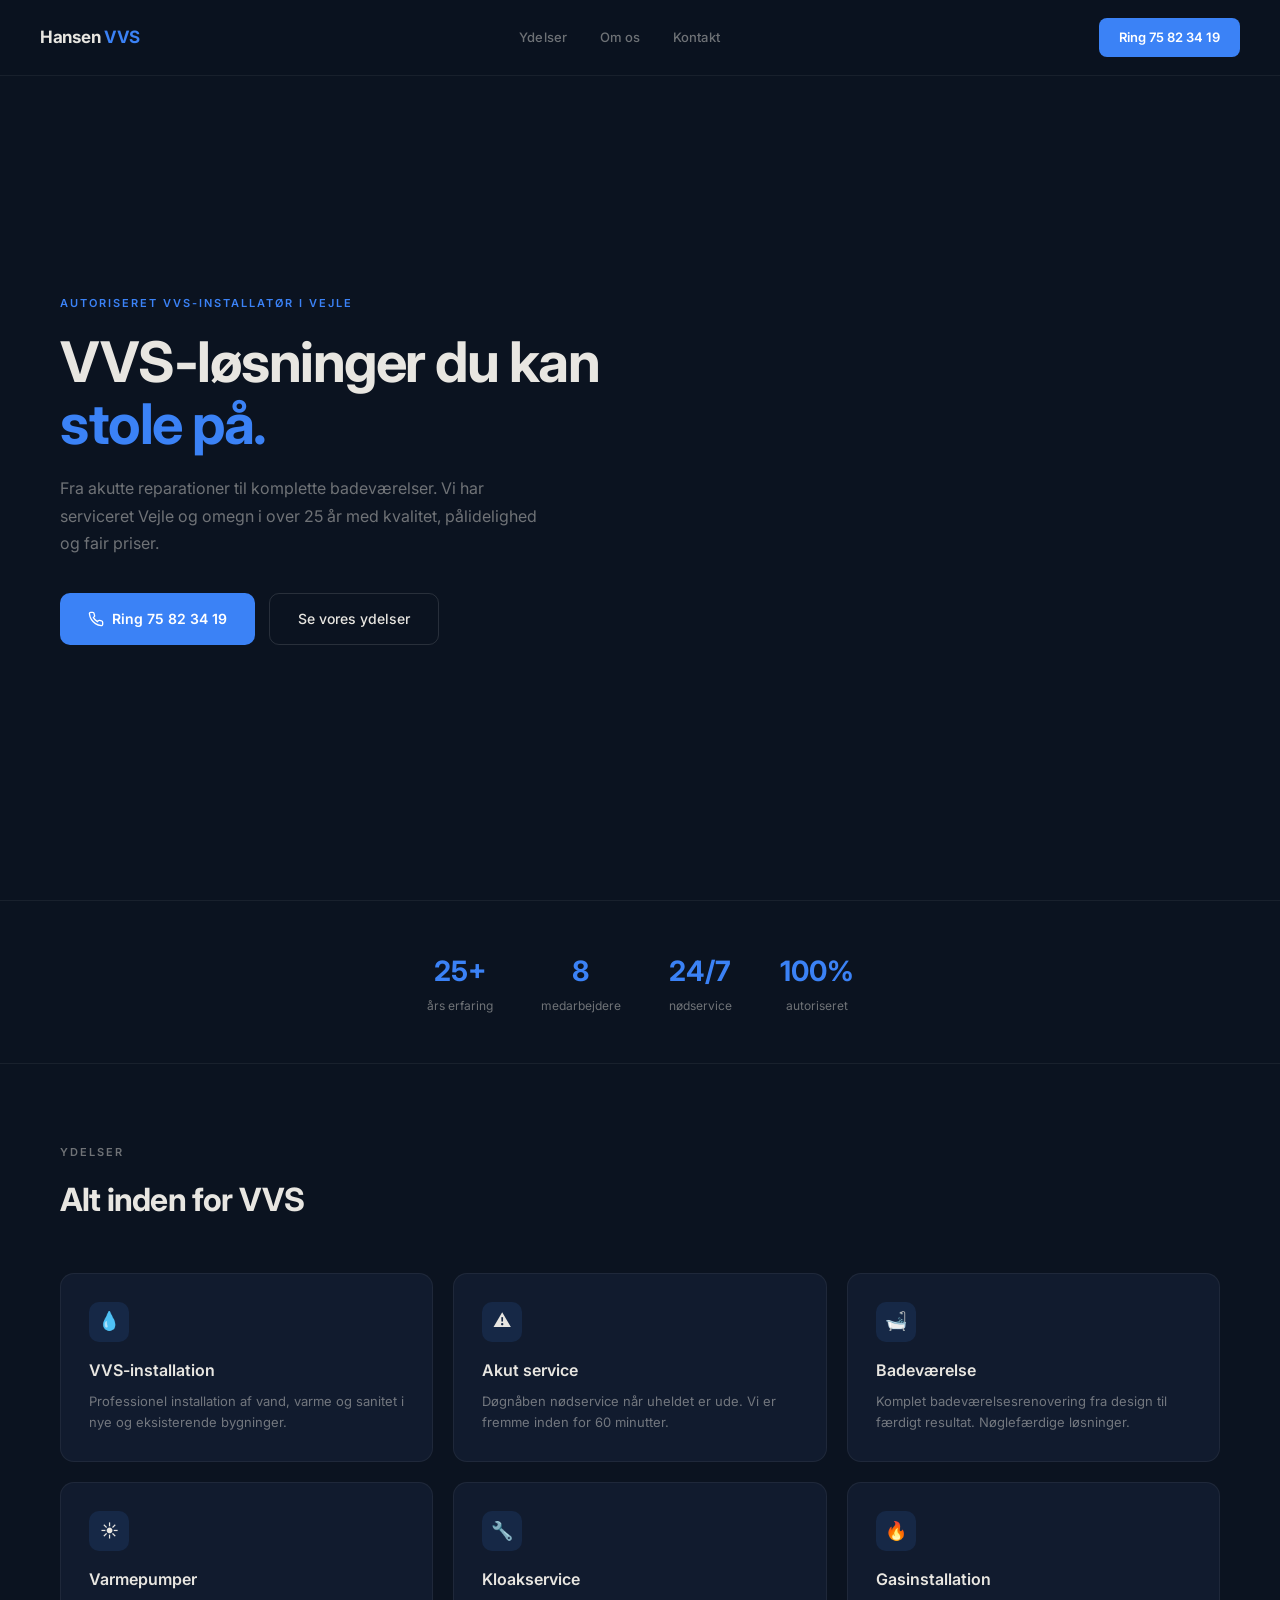
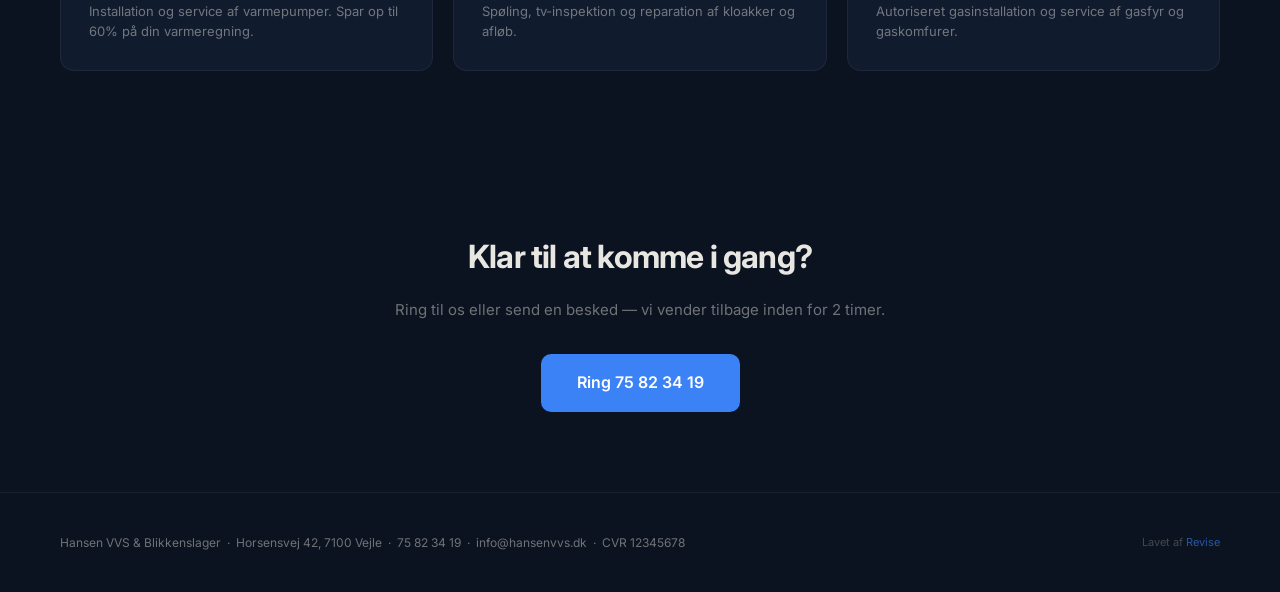
==== demo/efter/index.html @ 7012542f "Add interactive before/after website slider with demo sites Two demo sites for "Hansen VVS": a dated" ====
<!DOCTYPE html>
<html lang="da">
<head>
<meta charset="UTF-8">
<meta name="viewport" content="width=device-width, initial-scale=1.0">
<meta name="description" content="Hansen VVS — Autoriseret VVS-installatør i Vejle med 25+ års erfaring. Akut service, badeværelser, varmepumper og kloakarbejde.">
<title>Hansen VVS — Autoriseret VVS i Vejle</title>
<link rel="preconnect" href="https://fonts.googleapis.com">
<link href="https://fonts.googleapis.com/css2?family=Inter:wght@400;500;600;700&display=swap" rel="stylesheet">
<style>
  *, *::before, *::after { margin: 0; padding: 0; box-sizing: border-box; }

  :root {
    --bg: #0b1320;
    --surface: #111b2e;
    --border: rgba(255,255,255,0.06);
    --text: #e8e6e1;
    --muted: rgba(232,230,225,0.45);
    --accent: #3b82f6;
    --accent-glow: rgba(59,130,246,0.12);
  }

  body {
    font-family: 'Inter', -apple-system, BlinkMacSystemFont, sans-serif;
    background: var(--bg);
    color: var(--text);
    line-height: 1.6;
    -webkit-font-smoothing: antialiased;
  }

  /* Nav */
  .nav {
    position: fixed; top: 0; left: 0; right: 0; z-index: 100;
    padding: 18px 40px;
    display: flex; align-items: center; justify-content: space-between;
    background: rgba(11,19,32,0.85);
    backdrop-filter: blur(20px);
    border-bottom: 1px solid var(--border);
  }
  .nav-brand { font-size: 17px; font-weight: 700; letter-spacing: -0.3px; color: var(--text); text-decoration: none; }
  .nav-brand span { color: var(--accent); }
  .nav-links { display: flex; gap: 32px; }
  .nav-links a { font-size: 13px; color: var(--muted); text-decoration: none; font-weight: 500; letter-spacing: 0.2px; transition: color 0.2s; }
  .nav-links a:hover { color: var(--text); }
  .nav-cta {
    background: var(--accent); color: #fff; border: none; padding: 9px 20px;
    border-radius: 8px; font-size: 13px; font-weight: 600; cursor: pointer;
    text-decoration: none; transition: opacity 0.2s;
  }
  .nav-cta:hover { opacity: 0.88; }

  /* Hero */
  .hero {
    min-height: 100vh; display: flex; align-items: center;
    padding: 120px 60px 80px;
    position: relative; overflow: hidden;
  }
  .hero::before {
    content: ''; position: absolute; inset: 0;
    background: url('https://images.unsplash.com/photo-1504328345606-18bbc8c9d7d1?w=1400&q=80') center/cover;
    opacity: 0.12;
  }
  .hero-content { position: relative; max-width: 620px; }
  .hero-label {
    font-size: 11px; font-weight: 600; letter-spacing: 2px; text-transform: uppercase;
    color: var(--accent); margin-bottom: 20px;
  }
  .hero h1 {
    font-size: clamp(36px, 5vw, 56px); font-weight: 700; line-height: 1.1;
    letter-spacing: -1.5px; margin-bottom: 20px;
  }
  .hero h1 em { font-style: normal; color: var(--accent); }
  .hero-desc {
    font-size: 16px; line-height: 1.7; color: var(--muted); max-width: 480px; margin-bottom: 36px;
  }
  .hero-btns { display: flex; gap: 14px; flex-wrap: wrap; }
  .btn-primary {
    display: inline-flex; align-items: center; gap: 8px;
    background: var(--accent); color: #fff; padding: 14px 28px;
    border-radius: 10px; font-size: 14px; font-weight: 600;
    text-decoration: none; transition: opacity 0.2s;
  }
  .btn-primary:hover { opacity: 0.88; }
  .btn-outline {
    display: inline-flex; align-items: center;
    background: transparent; color: var(--text); padding: 14px 28px;
    border: 1px solid rgba(255,255,255,0.12); border-radius: 10px;
    font-size: 14px; font-weight: 500; text-decoration: none; transition: border-color 0.2s;
  }
  .btn-outline:hover { border-color: rgba(255,255,255,0.25); }

  /* Trust strip */
  .trust {
    display: flex; justify-content: center; gap: 48px; flex-wrap: wrap;
    padding: 48px 40px;
    border-top: 1px solid var(--border);
    border-bottom: 1px solid var(--border);
  }
  .trust-item { text-align: center; }
  .trust-num { font-size: 28px; font-weight: 700; color: var(--accent); }
  .trust-label { font-size: 12px; color: var(--muted); margin-top: 2px; }

  /* Services */
  .services {
    padding: 80px 60px;
  }
  .section-label {
    font-size: 11px; font-weight: 600; letter-spacing: 2px; text-transform: uppercase;
    color: var(--muted); margin-bottom: 12px;
  }
  .section-title {
    font-size: 32px; font-weight: 700; letter-spacing: -0.8px; margin-bottom: 48px;
  }
  .services-grid {
    display: grid; grid-template-columns: repeat(3, 1fr); gap: 20px;
  }
  .service-card {
    background: var(--surface); border: 1px solid var(--border);
    border-radius: 14px; padding: 28px;
    transition: border-color 0.3s, background 0.3s;
  }
  .service-card:hover { border-color: rgba(59,130,246,0.2); background: rgba(59,130,246,0.03); }
  .service-icon {
    width: 40px; height: 40px; border-radius: 10px;
    background: var(--accent-glow); display: flex; align-items: center; justify-content: center;
    margin-bottom: 16px; font-size: 18px;
  }
  .service-card h3 { font-size: 16px; font-weight: 600; margin-bottom: 8px; }
  .service-card p { font-size: 13px; color: var(--muted); line-height: 1.6; }

  /* CTA */
  .cta-section {
    padding: 80px 60px;
    text-align: center;
  }
  .cta-section h2 { font-size: 32px; font-weight: 700; letter-spacing: -0.8px; margin-bottom: 16px; }
  .cta-section p { font-size: 15px; color: var(--muted); margin-bottom: 32px; }

  /* Footer */
  .footer {
    border-top: 1px solid var(--border);
    padding: 40px 60px;
    display: flex; justify-content: space-between; align-items: center; flex-wrap: wrap; gap: 20px;
  }
  .footer-info { font-size: 12px; color: var(--muted); }
  .footer-info a { color: var(--muted); text-decoration: none; }
  .footer-info a:hover { color: var(--text); }
  .footer-credit { font-size: 11px; color: rgba(232,230,225,0.25); }
  .footer-credit a { color: var(--accent); text-decoration: none; opacity: 0.6; }

  @media (max-width: 768px) {
    .nav { padding: 14px 20px; }
    .nav-links { display: none; }
    .hero { padding: 100px 24px 60px; }
    .services { padding: 60px 24px; }
    .services-grid { grid-template-columns: 1fr; }
    .cta-section { padding: 60px 24px; }
    .footer { padding: 30px 24px; flex-direction: column; text-align: center; }
    .trust { gap: 24px; padding: 32px 24px; }
  }
</style>
</head>
<body>

<!-- Nav -->
<nav class="nav">
  <a href="#" class="nav-brand">Hansen <span>VVS</span></a>
  <div class="nav-links">
    <a href="#ydelser">Ydelser</a>
    <a href="#om">Om os</a>
    <a href="#kontakt">Kontakt</a>
  </div>
  <a href="tel:75823419" class="nav-cta">Ring 75 82 34 19</a>
</nav>

<!-- Hero -->
<section class="hero">
  <div class="hero-content">
    <div class="hero-label">Autoriseret VVS-installat&oslash;r i Vejle</div>
    <h1>VVS-l&oslash;sninger du kan <em>stole p&aring;.</em></h1>
    <p class="hero-desc">Fra akutte reparationer til komplette badeværelser. Vi har serviceret Vejle og omegn i over 25 &aring;r med kvalitet, pålidelighed og fair priser.</p>
    <div class="hero-btns">
      <a href="tel:75823419" class="btn-primary">
        <svg width="16" height="16" viewBox="0 0 24 24" fill="none" stroke="currentColor" stroke-width="2" stroke-linecap="round"><path d="M22 16.92v3a2 2 0 01-2.18 2 19.79 19.79 0 01-8.63-3.07 19.5 19.5 0 01-6-6 19.79 19.79 0 01-3.07-8.67A2 2 0 014.11 2h3a2 2 0 012 1.72c.127.96.361 1.903.7 2.81a2 2 0 01-.45 2.11L8.09 9.91a16 16 0 006 6l1.27-1.27a2 2 0 012.11-.45c.907.339 1.85.573 2.81.7A2 2 0 0122 16.92z"/></svg>
        Ring 75 82 34 19
      </a>
      <a href="#ydelser" class="btn-outline">Se vores ydelser</a>
    </div>
  </div>
</section>

<!-- Trust -->
<div class="trust">
  <div class="trust-item"><div class="trust-num">25+</div><div class="trust-label">&aring;rs erfaring</div></div>
  <div class="trust-item"><div class="trust-num">8</div><div class="trust-label">medarbejdere</div></div>
  <div class="trust-item"><div class="trust-num">24/7</div><div class="trust-label">n&oslash;dservice</div></div>
  <div class="trust-item"><div class="trust-num">100%</div><div class="trust-label">autoriseret</div></div>
</div>

<!-- Services -->
<section class="services" id="ydelser">
  <div class="section-label">Ydelser</div>
  <h2 class="section-title">Alt inden for VVS</h2>
  <div class="services-grid">
    <div class="service-card">
      <div class="service-icon">&#128167;</div>
      <h3>VVS-installation</h3>
      <p>Professionel installation af vand, varme og sanitet i nye og eksisterende bygninger.</p>
    </div>
    <div class="service-card">
      <div class="service-icon">&#9888;&#65039;</div>
      <h3>Akut service</h3>
      <p>D&oslash;gn&aring;ben n&oslash;dservice n&aring;r uheldet er ude. Vi er fremme inden for 60 minutter.</p>
    </div>
    <div class="service-card">
      <div class="service-icon">&#128705;</div>
      <h3>Badev&aelig;relse</h3>
      <p>Komplet badeværelsesrenovering fra design til f&aelig;rdigt resultat. N&oslash;glef&aelig;rdige l&oslash;sninger.</p>
    </div>
    <div class="service-card">
      <div class="service-icon">&#9728;&#65039;</div>
      <h3>Varmepumper</h3>
      <p>Installation og service af varmepumper. Spar op til 60% p&aring; din varmeregning.</p>
    </div>
    <div class="service-card">
      <div class="service-icon">&#128295;</div>
      <h3>Kloakservice</h3>
      <p>Sp&oslash;ling, tv-inspektion og reparation af kloakker og afløb.</p>
    </div>
    <div class="service-card">
      <div class="service-icon">&#128293;</div>
      <h3>Gasinstallation</h3>
      <p>Autoriseret gasinstallation og service af gasfyr og gaskomfurer.</p>
    </div>
  </div>
</section>

<!-- CTA -->
<section class="cta-section" id="kontakt">
  <h2>Klar til at komme i gang?</h2>
  <p>Ring til os eller send en besked — vi vender tilbage inden for 2 timer.</p>
  <a href="tel:75823419" class="btn-primary" style="font-size:16px; padding:16px 36px;">Ring 75 82 34 19</a>
</section>

<!-- Footer -->
<footer class="footer">
  <div class="footer-info">
    Hansen VVS &amp; Blikkenslager &nbsp;&middot;&nbsp; Horsensvej 42, 7100 Vejle &nbsp;&middot;&nbsp;
    <a href="tel:75823419">75 82 34 19</a> &nbsp;&middot;&nbsp;
    <a href="mailto:info@hansenvvs.dk">info@hansenvvs.dk</a> &nbsp;&middot;&nbsp;
    CVR 12345678
  </div>
  <div class="footer-credit">Lavet af <a href="https://revise.dk">Revise</a></div>
</footer>

</body>
</html>
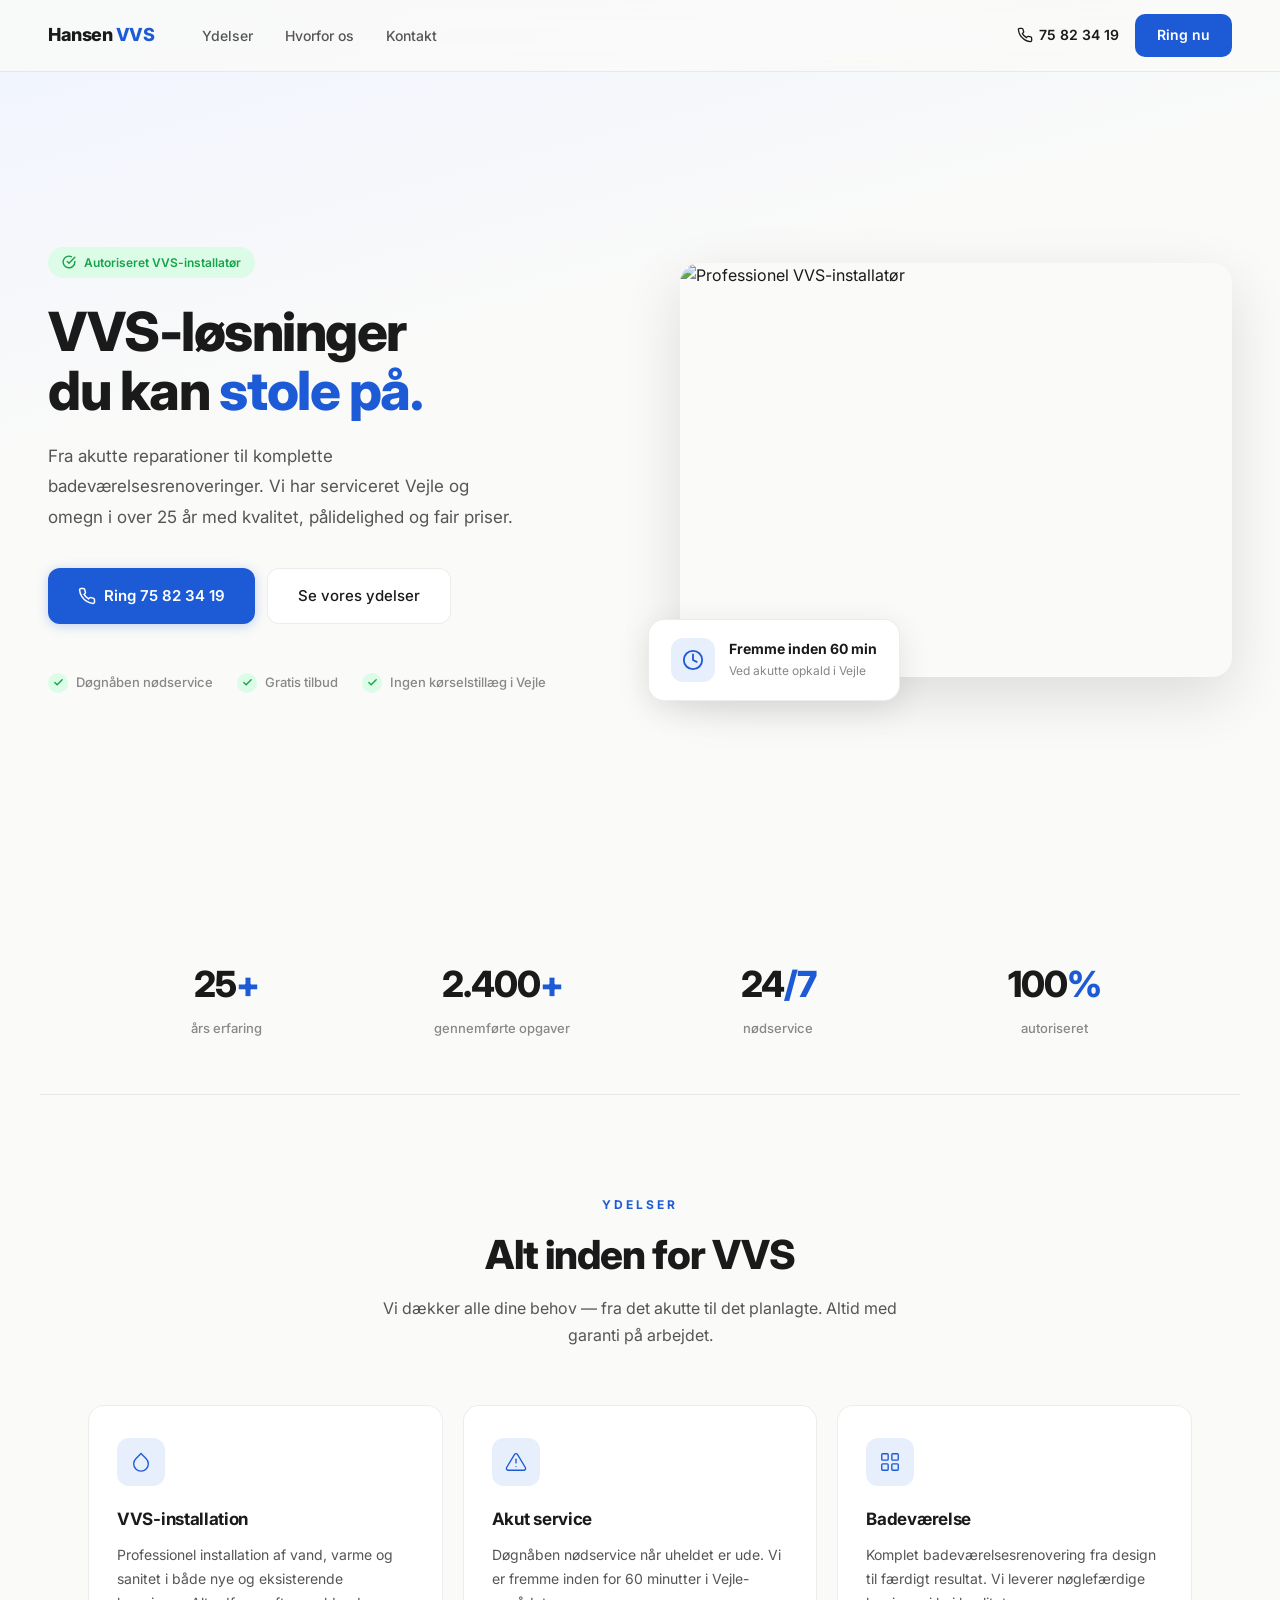
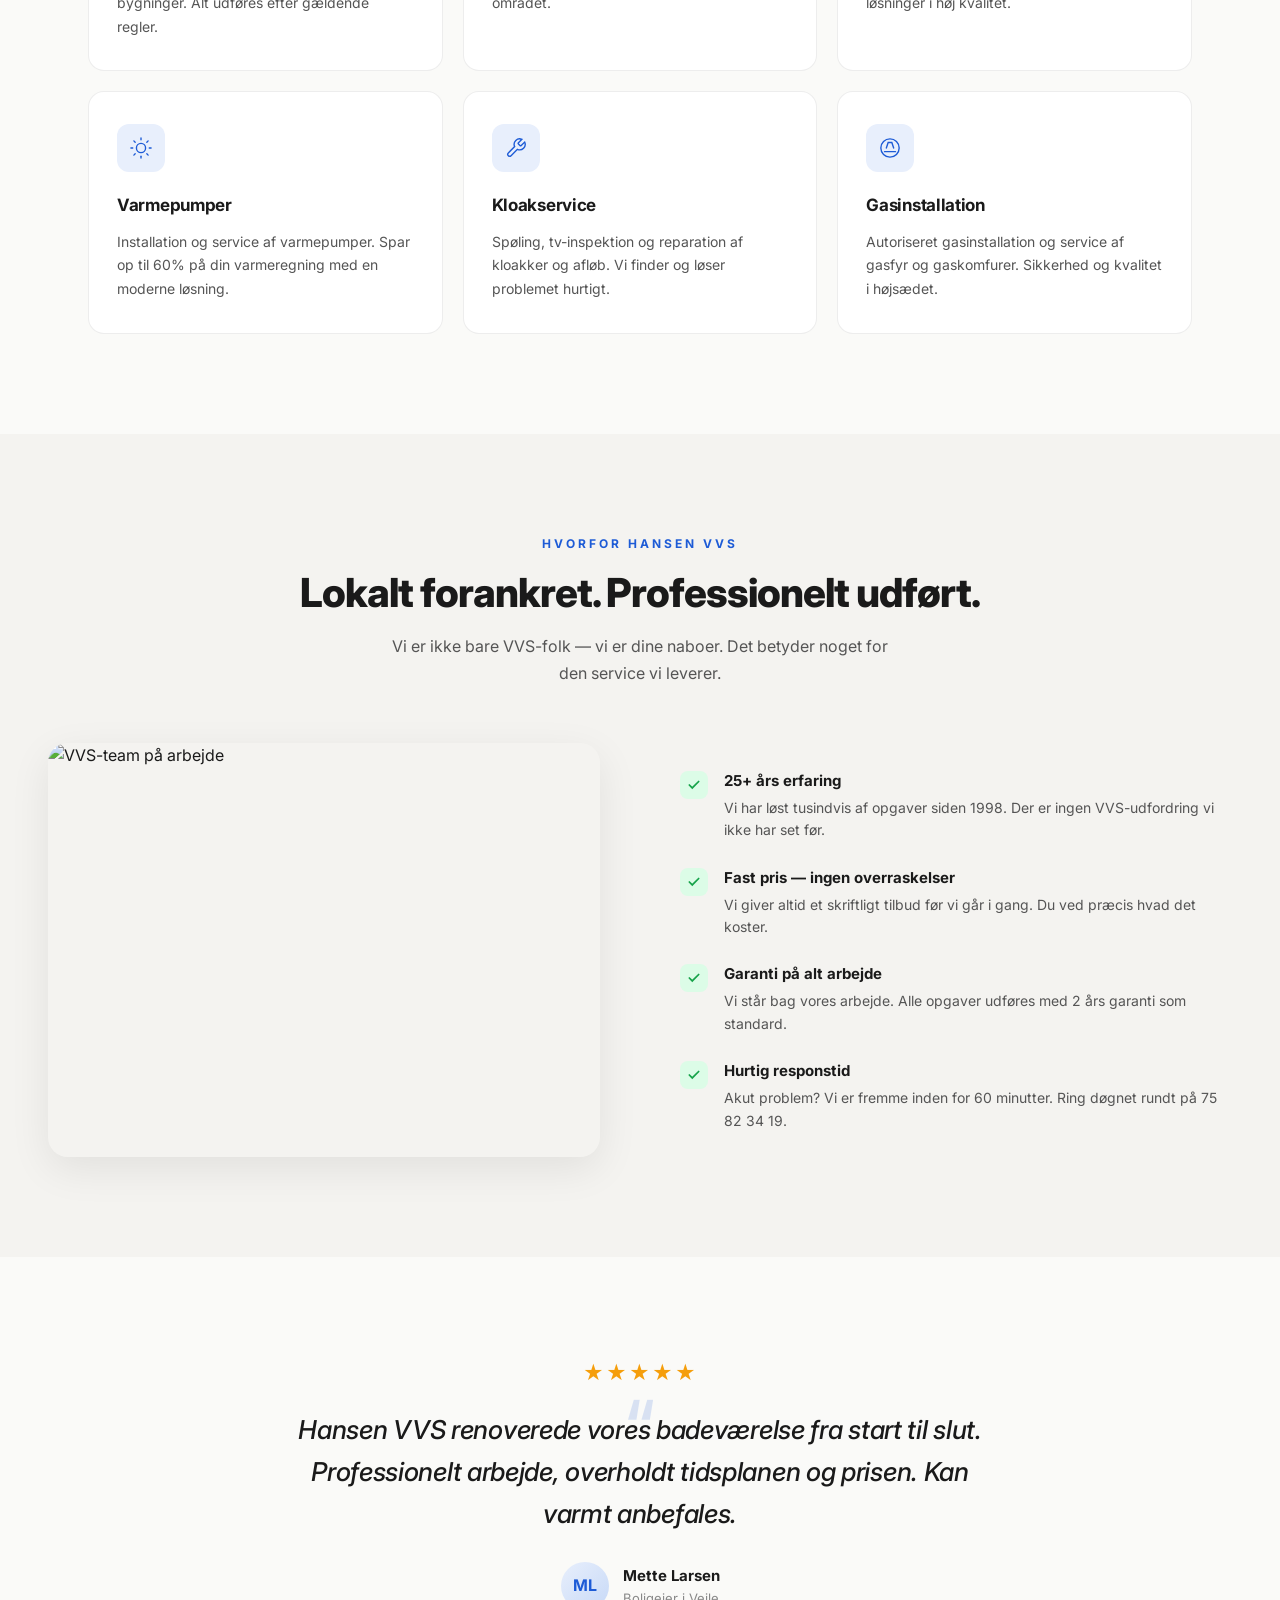
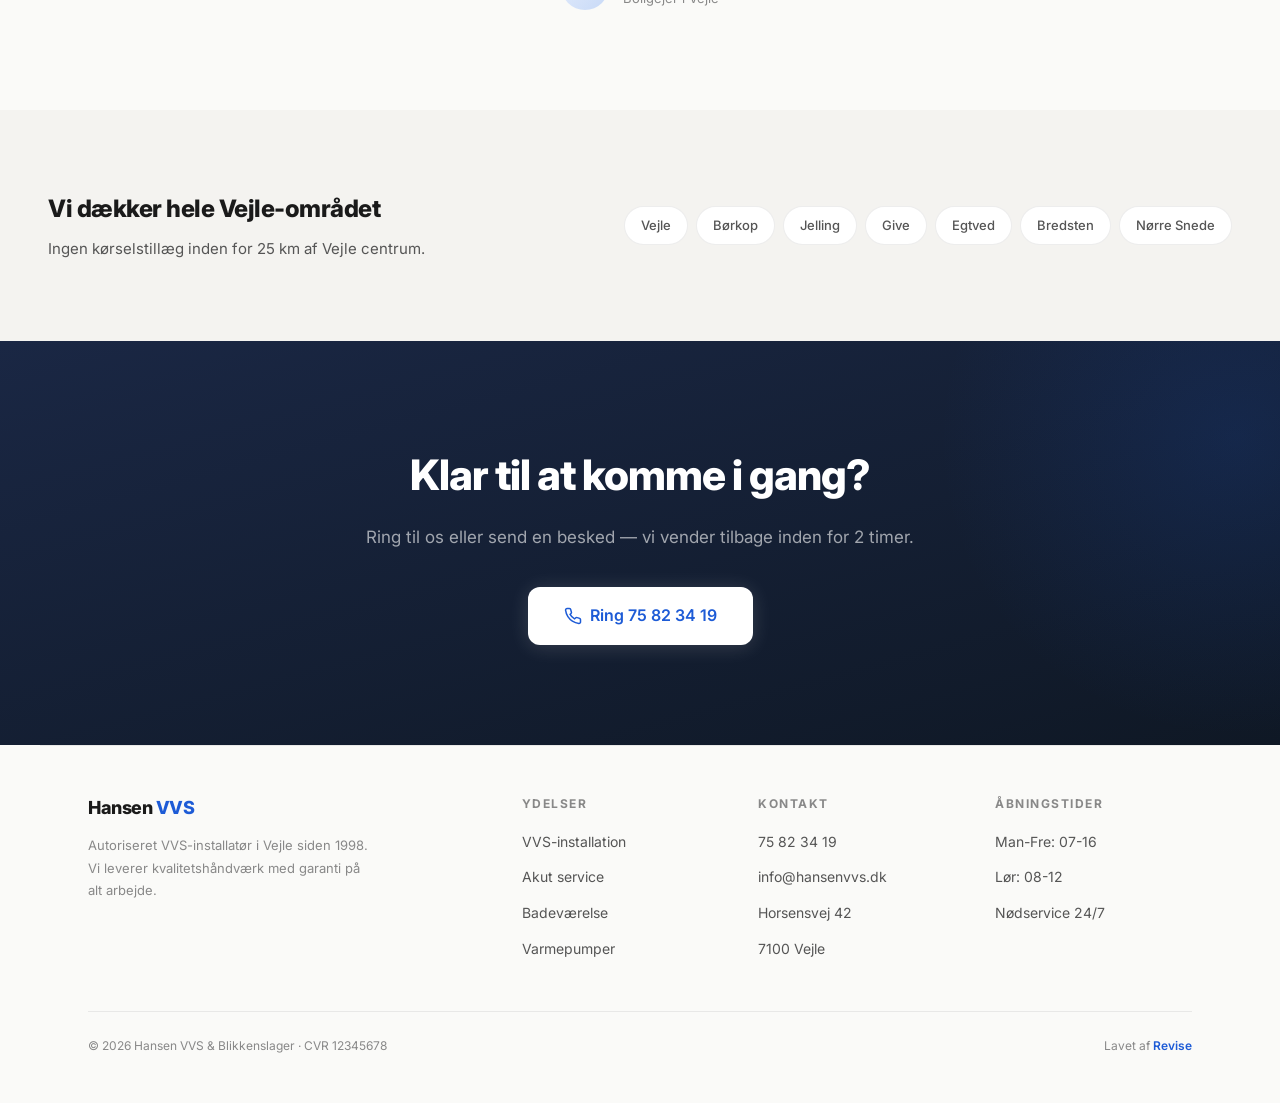
==== commit a74e958f: "Redesign efter-demo: lys, professionel VVS-side med mere indhold Komplet redesign af Hansen VVS efte" ====
--- a/demo/efter/index.html
+++ b/demo/efter/index.html
@@ -6,19 +6,27 @@
 <meta name="description" content="Hansen VVS — Autoriseret VVS-installatør i Vejle med 25+ års erfaring. Akut service, badeværelser, varmepumper og kloakarbejde.">
 <title>Hansen VVS — Autoriseret VVS i Vejle</title>
 <link rel="preconnect" href="https://fonts.googleapis.com">
-<link href="https://fonts.googleapis.com/css2?family=Inter:wght@400;500;600;700&display=swap" rel="stylesheet">
+<link href="https://fonts.googleapis.com/css2?family=Inter:wght@400;500;600;700;800&display=swap" rel="stylesheet">
 <style>
   *, *::before, *::after { margin: 0; padding: 0; box-sizing: border-box; }
 
   :root {
-    --bg: #0b1320;
-    --surface: #111b2e;
-    --border: rgba(255,255,255,0.06);
-    --text: #e8e6e1;
-    --muted: rgba(232,230,225,0.45);
-    --accent: #3b82f6;
-    --accent-glow: rgba(59,130,246,0.12);
-  }
+    --bg: #fafaf8;
+    --surface: #ffffff;
+    --surface-alt: #f4f3f0;
+    --border: rgba(0,0,0,0.07);
+    --text: #1a1a1a;
+    --text-secondary: #555;
+    --muted: #888;
+    --accent: #1d5bd6;
+    --accent-light: #e8effc;
+    --accent-dark: #133f94;
+    --green: #16a34a;
+    --green-light: #dcfce7;
+    --radius: 16px;
+  }
+
+  html { scroll-behavior: smooth; }
 
   body {
     font-family: 'Inter', -apple-system, BlinkMacSystemFont, sans-serif;
@@ -26,232 +34,636 @@
     color: var(--text);
     line-height: 1.6;
     -webkit-font-smoothing: antialiased;
-  }
-
-  /* Nav */
+    overflow-x: hidden;
+  }
+
+  /* ─── NAV ─── */
   .nav {
     position: fixed; top: 0; left: 0; right: 0; z-index: 100;
-    padding: 18px 40px;
+    padding: 0 48px;
+    height: 72px;
     display: flex; align-items: center; justify-content: space-between;
-    background: rgba(11,19,32,0.85);
-    backdrop-filter: blur(20px);
+    background: rgba(250,250,248,0.8);
+    backdrop-filter: blur(24px) saturate(1.2);
     border-bottom: 1px solid var(--border);
-  }
-  .nav-brand { font-size: 17px; font-weight: 700; letter-spacing: -0.3px; color: var(--text); text-decoration: none; }
+    transition: box-shadow 0.3s;
+  }
+  .nav.scrolled { box-shadow: 0 1px 20px rgba(0,0,0,0.06); }
+  .nav-left { display: flex; align-items: center; gap: 48px; }
+  .nav-brand {
+    font-size: 18px; font-weight: 800; letter-spacing: -0.5px;
+    color: var(--text); text-decoration: none;
+  }
   .nav-brand span { color: var(--accent); }
-  .nav-links { display: flex; gap: 32px; }
-  .nav-links a { font-size: 13px; color: var(--muted); text-decoration: none; font-weight: 500; letter-spacing: 0.2px; transition: color 0.2s; }
+  .nav-links { display: flex; gap: 32px; list-style: none; }
+  .nav-links a {
+    font-size: 14px; color: var(--text-secondary); text-decoration: none;
+    font-weight: 500; transition: color 0.2s;
+  }
   .nav-links a:hover { color: var(--text); }
+  .nav-right { display: flex; align-items: center; gap: 16px; }
+  .nav-phone {
+    font-size: 14px; font-weight: 600; color: var(--text);
+    text-decoration: none; display: flex; align-items: center; gap: 6px;
+  }
   .nav-cta {
-    background: var(--accent); color: #fff; border: none; padding: 9px 20px;
-    border-radius: 8px; font-size: 13px; font-weight: 600; cursor: pointer;
-    text-decoration: none; transition: opacity 0.2s;
-  }
-  .nav-cta:hover { opacity: 0.88; }
-
-  /* Hero */
+    background: var(--accent); color: #fff; border: none; padding: 10px 22px;
+    border-radius: 10px; font-size: 14px; font-weight: 600; cursor: pointer;
+    text-decoration: none; transition: all 0.2s;
+  }
+  .nav-cta:hover { background: var(--accent-dark); transform: translateY(-1px); }
+
+  /* ─── HERO ─── */
   .hero {
     min-height: 100vh; display: flex; align-items: center;
-    padding: 120px 60px 80px;
+    padding: 120px 48px 80px;
     position: relative; overflow: hidden;
-  }
-  .hero::before {
-    content: ''; position: absolute; inset: 0;
-    background: url('https://images.unsplash.com/photo-1504328345606-18bbc8c9d7d1?w=1400&q=80') center/cover;
-    opacity: 0.12;
-  }
-  .hero-content { position: relative; max-width: 620px; }
-  .hero-label {
-    font-size: 11px; font-weight: 600; letter-spacing: 2px; text-transform: uppercase;
-    color: var(--accent); margin-bottom: 20px;
-  }
+    background: linear-gradient(165deg, #f0f4ff 0%, #fafaf8 40%, #fafaf8 100%);
+  }
+  .hero-grid {
+    display: grid; grid-template-columns: 1fr 1fr;
+    gap: 80px; align-items: center;
+    max-width: 1200px; margin: 0 auto; width: 100%;
+  }
+  .hero-badge {
+    display: inline-flex; align-items: center; gap: 8px;
+    background: var(--green-light); color: var(--green);
+    padding: 6px 14px; border-radius: 100px;
+    font-size: 12px; font-weight: 600; margin-bottom: 24px;
+  }
+  .hero-badge svg { flex-shrink: 0; }
   .hero h1 {
-    font-size: clamp(36px, 5vw, 56px); font-weight: 700; line-height: 1.1;
-    letter-spacing: -1.5px; margin-bottom: 20px;
-  }
-  .hero h1 em { font-style: normal; color: var(--accent); }
+    font-size: clamp(36px, 4.5vw, 54px); font-weight: 800; line-height: 1.1;
+    letter-spacing: -1.5px; margin-bottom: 20px; color: var(--text);
+  }
+  .hero h1 .accent { color: var(--accent); }
   .hero-desc {
-    font-size: 16px; line-height: 1.7; color: var(--muted); max-width: 480px; margin-bottom: 36px;
-  }
-  .hero-btns { display: flex; gap: 14px; flex-wrap: wrap; }
+    font-size: 17px; line-height: 1.8; color: var(--text-secondary);
+    max-width: 480px; margin-bottom: 36px;
+  }
+  .hero-btns { display: flex; gap: 12px; flex-wrap: wrap; margin-bottom: 48px; }
   .btn-primary {
     display: inline-flex; align-items: center; gap: 8px;
-    background: var(--accent); color: #fff; padding: 14px 28px;
-    border-radius: 10px; font-size: 14px; font-weight: 600;
-    text-decoration: none; transition: opacity 0.2s;
-  }
-  .btn-primary:hover { opacity: 0.88; }
+    background: var(--accent); color: #fff; padding: 15px 30px;
+    border-radius: 12px; font-size: 15px; font-weight: 600;
+    text-decoration: none; transition: all 0.25s;
+    box-shadow: 0 2px 12px rgba(29,91,214,0.25);
+  }
+  .btn-primary:hover { background: var(--accent-dark); transform: translateY(-2px); box-shadow: 0 4px 20px rgba(29,91,214,0.3); }
   .btn-outline {
     display: inline-flex; align-items: center;
-    background: transparent; color: var(--text); padding: 14px 28px;
-    border: 1px solid rgba(255,255,255,0.12); border-radius: 10px;
-    font-size: 14px; font-weight: 500; text-decoration: none; transition: border-color 0.2s;
-  }
-  .btn-outline:hover { border-color: rgba(255,255,255,0.25); }
-
-  /* Trust strip */
+    background: var(--surface); color: var(--text); padding: 15px 30px;
+    border: 1px solid var(--border); border-radius: 12px;
+    font-size: 15px; font-weight: 500; text-decoration: none; transition: all 0.25s;
+  }
+  .btn-outline:hover { border-color: rgba(0,0,0,0.15); background: var(--surface-alt); }
+
+  /* Hero trust */
+  .hero-trust { display: flex; gap: 24px; }
+  .hero-trust-item { display: flex; align-items: center; gap: 8px; }
+  .hero-trust-icon {
+    width: 20px; height: 20px; border-radius: 50%;
+    background: var(--green-light); color: var(--green);
+    display: flex; align-items: center; justify-content: center; flex-shrink: 0;
+  }
+  .hero-trust-icon svg { width: 11px; height: 11px; }
+  .hero-trust-item span { font-size: 13px; color: var(--muted); font-weight: 500; }
+
+  /* Hero visual */
+  .hero-visual {
+    position: relative;
+  }
+  .hero-img-main {
+    width: 100%; border-radius: 20px; overflow: hidden;
+    box-shadow: 0 20px 60px rgba(0,0,0,0.12);
+    aspect-ratio: 4/3;
+  }
+  .hero-img-main img { width: 100%; height: 100%; object-fit: cover; }
+  .hero-float-card {
+    position: absolute; bottom: -24px; left: -32px;
+    background: var(--surface); border-radius: 16px;
+    padding: 18px 22px; box-shadow: 0 8px 32px rgba(0,0,0,0.1);
+    border: 1px solid var(--border);
+    display: flex; align-items: center; gap: 14px;
+  }
+  .hero-float-icon {
+    width: 44px; height: 44px; border-radius: 12px;
+    background: var(--accent-light); color: var(--accent);
+    display: flex; align-items: center; justify-content: center;
+  }
+  .hero-float-text { line-height: 1.3; }
+  .hero-float-text strong { font-size: 14px; display: block; }
+  .hero-float-text span { font-size: 12px; color: var(--muted); }
+
+  /* ─── TRUST STRIP ─── */
   .trust {
-    display: flex; justify-content: center; gap: 48px; flex-wrap: wrap;
-    padding: 48px 40px;
-    border-top: 1px solid var(--border);
+    display: grid; grid-template-columns: repeat(4, 1fr);
+    max-width: 1200px; margin: 0 auto;
+    padding: 56px 48px;
     border-bottom: 1px solid var(--border);
   }
   .trust-item { text-align: center; }
-  .trust-num { font-size: 28px; font-weight: 700; color: var(--accent); }
-  .trust-label { font-size: 12px; color: var(--muted); margin-top: 2px; }
-
-  /* Services */
-  .services {
-    padding: 80px 60px;
-  }
+  .trust-num { font-size: 36px; font-weight: 800; color: var(--text); letter-spacing: -1px; }
+  .trust-num span { color: var(--accent); }
+  .trust-label { font-size: 13px; color: var(--muted); margin-top: 4px; font-weight: 500; }
+
+  /* ─── SERVICES ─── */
+  .services { padding: 100px 48px; max-width: 1200px; margin: 0 auto; }
+  .section-header { text-align: center; margin-bottom: 56px; }
   .section-label {
-    font-size: 11px; font-weight: 600; letter-spacing: 2px; text-transform: uppercase;
-    color: var(--muted); margin-bottom: 12px;
+    font-size: 12px; font-weight: 700; letter-spacing: 3px; text-transform: uppercase;
+    color: var(--accent); margin-bottom: 16px;
   }
   .section-title {
-    font-size: 32px; font-weight: 700; letter-spacing: -0.8px; margin-bottom: 48px;
+    font-size: clamp(28px, 3.5vw, 40px); font-weight: 800;
+    letter-spacing: -1px; margin-bottom: 16px; line-height: 1.2;
+  }
+  .section-desc {
+    font-size: 16px; color: var(--text-secondary); max-width: 520px;
+    margin: 0 auto; line-height: 1.7;
   }
   .services-grid {
     display: grid; grid-template-columns: repeat(3, 1fr); gap: 20px;
   }
   .service-card {
     background: var(--surface); border: 1px solid var(--border);
-    border-radius: 14px; padding: 28px;
-    transition: border-color 0.3s, background 0.3s;
-  }
-  .service-card:hover { border-color: rgba(59,130,246,0.2); background: rgba(59,130,246,0.03); }
+    border-radius: var(--radius); padding: 32px 28px;
+    transition: all 0.3s ease;
+    position: relative;
+  }
+  .service-card:hover {
+    border-color: rgba(29,91,214,0.2);
+    box-shadow: 0 8px 30px rgba(29,91,214,0.08);
+    transform: translateY(-4px);
+  }
   .service-icon {
-    width: 40px; height: 40px; border-radius: 10px;
-    background: var(--accent-glow); display: flex; align-items: center; justify-content: center;
-    margin-bottom: 16px; font-size: 18px;
-  }
-  .service-card h3 { font-size: 16px; font-weight: 600; margin-bottom: 8px; }
-  .service-card p { font-size: 13px; color: var(--muted); line-height: 1.6; }
-
-  /* CTA */
+    width: 48px; height: 48px; border-radius: 12px;
+    background: var(--accent-light); color: var(--accent);
+    display: flex; align-items: center; justify-content: center;
+    margin-bottom: 20px;
+  }
+  .service-icon svg { width: 22px; height: 22px; }
+  .service-card h3 { font-size: 17px; font-weight: 700; margin-bottom: 10px; letter-spacing: -0.3px; }
+  .service-card p { font-size: 14px; color: var(--text-secondary); line-height: 1.7; }
+
+  /* ─── WHY US ─── */
+  .why { padding: 100px 48px; background: var(--surface-alt); }
+  .why-inner { max-width: 1200px; margin: 0 auto; }
+  .why-grid {
+    display: grid; grid-template-columns: 1fr 1fr; gap: 80px; align-items: center;
+    margin-top: 56px;
+  }
+  .why-img {
+    border-radius: 20px; overflow: hidden;
+    box-shadow: 0 12px 40px rgba(0,0,0,0.08);
+    aspect-ratio: 4/3;
+  }
+  .why-img img { width: 100%; height: 100%; object-fit: cover; }
+  .why-list { list-style: none; display: flex; flex-direction: column; gap: 24px; }
+  .why-list li {
+    display: flex; gap: 16px; align-items: flex-start;
+  }
+  .why-check {
+    width: 28px; height: 28px; border-radius: 8px;
+    background: var(--green-light); color: var(--green);
+    display: flex; align-items: center; justify-content: center;
+    flex-shrink: 0; margin-top: 2px;
+  }
+  .why-check svg { width: 14px; height: 14px; }
+  .why-text h4 { font-size: 15px; font-weight: 700; margin-bottom: 4px; }
+  .why-text p { font-size: 14px; color: var(--text-secondary); line-height: 1.6; }
+
+  /* ─── TESTIMONIAL ─── */
+  .testimonial { padding: 100px 48px; max-width: 800px; margin: 0 auto; text-align: center; }
+  .testimonial-quote {
+    font-size: clamp(20px, 2.5vw, 26px); font-weight: 500;
+    line-height: 1.6; letter-spacing: -0.3px;
+    color: var(--text); margin-bottom: 28px;
+    font-style: italic; position: relative;
+  }
+  .testimonial-quote::before {
+    content: '\201C'; position: absolute; top: -20px; left: 50%; transform: translateX(-50%);
+    font-size: 80px; color: var(--accent); opacity: 0.15; font-style: normal; line-height: 1;
+  }
+  .testimonial-author { display: flex; align-items: center; gap: 14px; justify-content: center; }
+  .testimonial-avatar {
+    width: 48px; height: 48px; border-radius: 50%;
+    background: linear-gradient(135deg, var(--accent-light), #c7d9f7);
+    display: flex; align-items: center; justify-content: center;
+    font-weight: 700; color: var(--accent); font-size: 16px;
+  }
+  .testimonial-info { text-align: left; }
+  .testimonial-name { font-weight: 700; font-size: 15px; }
+  .testimonial-role { font-size: 13px; color: var(--muted); }
+  .testimonial-stars { margin-bottom: 20px; color: #f59e0b; font-size: 20px; letter-spacing: 2px; }
+
+  /* ─── AREA ─── */
+  .area { padding: 80px 48px; background: var(--surface-alt); }
+  .area-inner {
+    max-width: 1200px; margin: 0 auto;
+    display: flex; align-items: center; justify-content: space-between; gap: 40px;
+  }
+  .area-text h3 { font-size: 24px; font-weight: 800; letter-spacing: -0.5px; margin-bottom: 8px; }
+  .area-text p { font-size: 15px; color: var(--text-secondary); }
+  .area-tags { display: flex; flex-wrap: wrap; gap: 8px; }
+  .area-tag {
+    background: var(--surface); border: 1px solid var(--border);
+    padding: 8px 16px; border-radius: 100px;
+    font-size: 13px; font-weight: 500; color: var(--text-secondary);
+  }
+
+  /* ─── CTA ─── */
   .cta-section {
-    padding: 80px 60px;
-    text-align: center;
-  }
-  .cta-section h2 { font-size: 32px; font-weight: 700; letter-spacing: -0.8px; margin-bottom: 16px; }
-  .cta-section p { font-size: 15px; color: var(--muted); margin-bottom: 32px; }
-
-  /* Footer */
+    padding: 100px 48px; text-align: center;
+    background: linear-gradient(165deg, #1a2744 0%, #0f1825 100%);
+    color: #fff; position: relative; overflow: hidden;
+  }
+  .cta-section::before {
+    content: ''; position: absolute; top: -50%; right: -20%;
+    width: 600px; height: 600px; border-radius: 50%;
+    background: radial-gradient(circle, rgba(29,91,214,0.15) 0%, transparent 70%);
+  }
+  .cta-section h2 {
+    font-size: clamp(28px, 3.5vw, 42px); font-weight: 800;
+    letter-spacing: -1px; margin-bottom: 16px;
+    position: relative;
+  }
+  .cta-section p {
+    font-size: 17px; color: rgba(255,255,255,0.6);
+    margin-bottom: 36px; position: relative;
+  }
+  .cta-section .btn-primary {
+    background: #fff; color: var(--accent);
+    box-shadow: 0 2px 20px rgba(255,255,255,0.15);
+    font-size: 16px; padding: 16px 36px;
+    position: relative;
+  }
+  .cta-section .btn-primary:hover {
+    background: #f0f4ff; transform: translateY(-2px);
+    box-shadow: 0 4px 30px rgba(255,255,255,0.2);
+  }
+
+  /* ─── FOOTER ─── */
   .footer {
     border-top: 1px solid var(--border);
-    padding: 40px 60px;
-    display: flex; justify-content: space-between; align-items: center; flex-wrap: wrap; gap: 20px;
-  }
-  .footer-info { font-size: 12px; color: var(--muted); }
-  .footer-info a { color: var(--muted); text-decoration: none; }
-  .footer-info a:hover { color: var(--text); }
-  .footer-credit { font-size: 11px; color: rgba(232,230,225,0.25); }
-  .footer-credit a { color: var(--accent); text-decoration: none; opacity: 0.6; }
+    padding: 48px; max-width: 1200px; margin: 0 auto;
+  }
+  .footer-top {
+    display: grid; grid-template-columns: 2fr 1fr 1fr 1fr;
+    gap: 40px; margin-bottom: 40px;
+  }
+  .footer-brand { font-size: 18px; font-weight: 800; letter-spacing: -0.5px; margin-bottom: 12px; }
+  .footer-brand span { color: var(--accent); }
+  .footer-about { font-size: 13px; color: var(--muted); line-height: 1.7; max-width: 280px; }
+  .footer-col h4 {
+    font-size: 12px; font-weight: 700; letter-spacing: 1.5px;
+    text-transform: uppercase; color: var(--muted); margin-bottom: 16px;
+  }
+  .footer-col ul { list-style: none; }
+  .footer-col li { margin-bottom: 10px; }
+  .footer-col a { font-size: 14px; color: var(--text-secondary); text-decoration: none; transition: color 0.2s; }
+  .footer-col a:hover { color: var(--accent); }
+  .footer-bottom {
+    display: flex; justify-content: space-between; align-items: center;
+    padding-top: 24px; border-top: 1px solid var(--border);
+  }
+  .footer-copy { font-size: 12px; color: var(--muted); }
+  .footer-credit { font-size: 12px; color: var(--muted); }
+  .footer-credit a { color: var(--accent); text-decoration: none; font-weight: 600; }
+
+  /* ─── RESPONSIVE ─── */
+  @media (max-width: 1024px) {
+    .hero-grid { grid-template-columns: 1fr; gap: 48px; }
+    .hero-visual { max-width: 500px; }
+    .why-grid { grid-template-columns: 1fr; gap: 40px; }
+    .footer-top { grid-template-columns: 1fr 1fr; }
+  }
 
   @media (max-width: 768px) {
-    .nav { padding: 14px 20px; }
+    .nav { padding: 0 20px; height: 64px; }
     .nav-links { display: none; }
+    .nav-phone { display: none; }
     .hero { padding: 100px 24px 60px; }
+    .hero-trust { flex-direction: column; gap: 12px; }
     .services { padding: 60px 24px; }
     .services-grid { grid-template-columns: 1fr; }
+    .why { padding: 60px 24px; }
+    .testimonial { padding: 60px 24px; }
+    .area { padding: 60px 24px; }
+    .area-inner { flex-direction: column; text-align: center; }
+    .area-tags { justify-content: center; }
     .cta-section { padding: 60px 24px; }
-    .footer { padding: 30px 24px; flex-direction: column; text-align: center; }
-    .trust { gap: 24px; padding: 32px 24px; }
-  }
+    .footer { padding: 40px 24px; }
+    .footer-top { grid-template-columns: 1fr; }
+    .footer-bottom { flex-direction: column; gap: 8px; text-align: center; }
+    .trust { grid-template-columns: repeat(2, 1fr); gap: 32px; padding: 40px 24px; }
+    .hero-float-card { left: -12px; bottom: -16px; }
+  }
+
+  /* ─── ANIMATIONS ─── */
+  .fade-up {
+    opacity: 0; transform: translateY(24px);
+    transition: opacity 0.7s ease, transform 0.7s ease;
+  }
+  .fade-up.visible { opacity: 1; transform: translateY(0); }
 </style>
 </head>
 <body>
 
 <!-- Nav -->
-<nav class="nav">
-  <a href="#" class="nav-brand">Hansen <span>VVS</span></a>
-  <div class="nav-links">
-    <a href="#ydelser">Ydelser</a>
-    <a href="#om">Om os</a>
-    <a href="#kontakt">Kontakt</a>
-  </div>
-  <a href="tel:75823419" class="nav-cta">Ring 75 82 34 19</a>
+<nav class="nav" id="nav">
+  <div class="nav-left">
+    <a href="#" class="nav-brand">Hansen <span>VVS</span></a>
+    <ul class="nav-links">
+      <li><a href="#ydelser">Ydelser</a></li>
+      <li><a href="#om">Hvorfor os</a></li>
+      <li><a href="#kontakt">Kontakt</a></li>
+    </ul>
+  </div>
+  <div class="nav-right">
+    <a href="tel:75823419" class="nav-phone">
+      <svg width="16" height="16" viewBox="0 0 24 24" fill="none" stroke="currentColor" stroke-width="2" stroke-linecap="round"><path d="M22 16.92v3a2 2 0 01-2.18 2 19.79 19.79 0 01-8.63-3.07 19.5 19.5 0 01-6-6 19.79 19.79 0 01-3.07-8.67A2 2 0 014.11 2h3a2 2 0 012 1.72c.127.96.361 1.903.7 2.81a2 2 0 01-.45 2.11L8.09 9.91a16 16 0 006 6l1.27-1.27a2 2 0 012.11-.45c.907.339 1.85.573 2.81.7A2 2 0 0122 16.92z"/></svg>
+      75 82 34 19
+    </a>
+    <a href="tel:75823419" class="nav-cta">Ring nu</a>
+  </div>
 </nav>
 
 <!-- Hero -->
 <section class="hero">
-  <div class="hero-content">
-    <div class="hero-label">Autoriseret VVS-installat&oslash;r i Vejle</div>
-    <h1>VVS-l&oslash;sninger du kan <em>stole p&aring;.</em></h1>
-    <p class="hero-desc">Fra akutte reparationer til komplette badeværelser. Vi har serviceret Vejle og omegn i over 25 &aring;r med kvalitet, pålidelighed og fair priser.</p>
-    <div class="hero-btns">
-      <a href="tel:75823419" class="btn-primary">
-        <svg width="16" height="16" viewBox="0 0 24 24" fill="none" stroke="currentColor" stroke-width="2" stroke-linecap="round"><path d="M22 16.92v3a2 2 0 01-2.18 2 19.79 19.79 0 01-8.63-3.07 19.5 19.5 0 01-6-6 19.79 19.79 0 01-3.07-8.67A2 2 0 014.11 2h3a2 2 0 012 1.72c.127.96.361 1.903.7 2.81a2 2 0 01-.45 2.11L8.09 9.91a16 16 0 006 6l1.27-1.27a2 2 0 012.11-.45c.907.339 1.85.573 2.81.7A2 2 0 0122 16.92z"/></svg>
-        Ring 75 82 34 19
-      </a>
-      <a href="#ydelser" class="btn-outline">Se vores ydelser</a>
+  <div class="hero-grid">
+    <div class="hero-content">
+      <div class="hero-badge fade-up">
+        <svg width="14" height="14" viewBox="0 0 24 24" fill="none" stroke="currentColor" stroke-width="2.5" stroke-linecap="round"><path d="M22 11.08V12a10 10 0 11-5.93-9.14"/><polyline points="22 4 12 14.01 9 11.01"/></svg>
+        Autoriseret VVS-installat&oslash;r
+      </div>
+      <h1 class="fade-up">VVS-l&oslash;sninger<br>du kan <span class="accent">stole p&aring;.</span></h1>
+      <p class="hero-desc fade-up">Fra akutte reparationer til komplette badev&aelig;relsesrenoveringer. Vi har serviceret Vejle og omegn i over 25 &aring;r med kvalitet, p&aring;lidelighed og fair priser.</p>
+      <div class="hero-btns fade-up">
+        <a href="tel:75823419" class="btn-primary">
+          <svg width="18" height="18" viewBox="0 0 24 24" fill="none" stroke="currentColor" stroke-width="2" stroke-linecap="round"><path d="M22 16.92v3a2 2 0 01-2.18 2 19.79 19.79 0 01-8.63-3.07 19.5 19.5 0 01-6-6 19.79 19.79 0 01-3.07-8.67A2 2 0 014.11 2h3a2 2 0 012 1.72c.127.96.361 1.903.7 2.81a2 2 0 01-.45 2.11L8.09 9.91a16 16 0 006 6l1.27-1.27a2 2 0 012.11-.45c.907.339 1.85.573 2.81.7A2 2 0 0122 16.92z"/></svg>
+          Ring 75 82 34 19
+        </a>
+        <a href="#ydelser" class="btn-outline">Se vores ydelser</a>
+      </div>
+      <div class="hero-trust fade-up">
+        <div class="hero-trust-item">
+          <div class="hero-trust-icon"><svg viewBox="0 0 24 24" fill="none" stroke="currentColor" stroke-width="3" stroke-linecap="round"><polyline points="20 6 9 17 4 12"/></svg></div>
+          <span>D&oslash;gn&aring;ben n&oslash;dservice</span>
+        </div>
+        <div class="hero-trust-item">
+          <div class="hero-trust-icon"><svg viewBox="0 0 24 24" fill="none" stroke="currentColor" stroke-width="3" stroke-linecap="round"><polyline points="20 6 9 17 4 12"/></svg></div>
+          <span>Gratis tilbud</span>
+        </div>
+        <div class="hero-trust-item">
+          <div class="hero-trust-icon"><svg viewBox="0 0 24 24" fill="none" stroke="currentColor" stroke-width="3" stroke-linecap="round"><polyline points="20 6 9 17 4 12"/></svg></div>
+          <span>Ingen k&oslash;rselstill&aelig;g i Vejle</span>
+        </div>
+      </div>
+    </div>
+    <div class="hero-visual fade-up">
+      <div class="hero-img-main">
+        <img src="https://images.unsplash.com/photo-1504328345606-18bbc8c9d7d1?w=800&q=80" alt="Professionel VVS-installat&oslash;r">
+      </div>
+      <div class="hero-float-card">
+        <div class="hero-float-icon">
+          <svg width="22" height="22" viewBox="0 0 24 24" fill="none" stroke="currentColor" stroke-width="2" stroke-linecap="round"><circle cx="12" cy="12" r="10"/><polyline points="12 6 12 12 16 14"/></svg>
+        </div>
+        <div class="hero-float-text">
+          <strong>Fremme inden 60 min</strong>
+          <span>Ved akutte opkald i Vejle</span>
+        </div>
+      </div>
     </div>
   </div>
 </section>
 
-<!-- Trust -->
-<div class="trust">
-  <div class="trust-item"><div class="trust-num">25+</div><div class="trust-label">&aring;rs erfaring</div></div>
-  <div class="trust-item"><div class="trust-num">8</div><div class="trust-label">medarbejdere</div></div>
-  <div class="trust-item"><div class="trust-num">24/7</div><div class="trust-label">n&oslash;dservice</div></div>
-  <div class="trust-item"><div class="trust-num">100%</div><div class="trust-label">autoriseret</div></div>
+<!-- Trust strip -->
+<div class="trust fade-up">
+  <div class="trust-item"><div class="trust-num">25<span>+</span></div><div class="trust-label">&aring;rs erfaring</div></div>
+  <div class="trust-item"><div class="trust-num">2.400<span>+</span></div><div class="trust-label">gennemf&oslash;rte opgaver</div></div>
+  <div class="trust-item"><div class="trust-num">24<span>/7</span></div><div class="trust-label">n&oslash;dservice</div></div>
+  <div class="trust-item"><div class="trust-num">100<span>%</span></div><div class="trust-label">autoriseret</div></div>
 </div>
 
 <!-- Services -->
 <section class="services" id="ydelser">
-  <div class="section-label">Ydelser</div>
-  <h2 class="section-title">Alt inden for VVS</h2>
+  <div class="section-header fade-up">
+    <div class="section-label">Ydelser</div>
+    <h2 class="section-title">Alt inden for VVS</h2>
+    <p class="section-desc">Vi d&aelig;kker alle dine behov — fra det akutte til det planlagte. Altid med garanti p&aring; arbejdet.</p>
+  </div>
   <div class="services-grid">
-    <div class="service-card">
-      <div class="service-icon">&#128167;</div>
+    <div class="service-card fade-up">
+      <div class="service-icon">
+        <svg viewBox="0 0 24 24" fill="none" stroke="currentColor" stroke-width="1.5" stroke-linecap="round">
+          <path d="M12 2.69l5.66 5.66a8 8 0 11-11.31 0z"/>
+        </svg>
+      </div>
       <h3>VVS-installation</h3>
-      <p>Professionel installation af vand, varme og sanitet i nye og eksisterende bygninger.</p>
-    </div>
-    <div class="service-card">
-      <div class="service-icon">&#9888;&#65039;</div>
+      <p>Professionel installation af vand, varme og sanitet i b&aring;de nye og eksisterende bygninger. Alt udf&oslash;res efter g&aelig;ldende regler.</p>
+    </div>
+    <div class="service-card fade-up">
+      <div class="service-icon">
+        <svg viewBox="0 0 24 24" fill="none" stroke="currentColor" stroke-width="1.5" stroke-linecap="round">
+          <path d="M10.29 3.86L1.82 18a2 2 0 001.71 3h16.94a2 2 0 001.71-3L13.71 3.86a2 2 0 00-3.42 0z"/>
+          <line x1="12" y1="9" x2="12" y2="13"/><line x1="12" y1="17" x2="12.01" y2="17"/>
+        </svg>
+      </div>
       <h3>Akut service</h3>
-      <p>D&oslash;gn&aring;ben n&oslash;dservice n&aring;r uheldet er ude. Vi er fremme inden for 60 minutter.</p>
-    </div>
-    <div class="service-card">
-      <div class="service-icon">&#128705;</div>
+      <p>D&oslash;gn&aring;ben n&oslash;dservice n&aring;r uheldet er ude. Vi er fremme inden for 60 minutter i Vejle-omr&aring;det.</p>
+    </div>
+    <div class="service-card fade-up">
+      <div class="service-icon">
+        <svg viewBox="0 0 24 24" fill="none" stroke="currentColor" stroke-width="1.5" stroke-linecap="round">
+          <rect x="3" y="3" width="7" height="7" rx="1"/><rect x="14" y="3" width="7" height="7" rx="1"/>
+          <rect x="3" y="14" width="7" height="7" rx="1"/><rect x="14" y="14" width="7" height="7" rx="1"/>
+        </svg>
+      </div>
       <h3>Badev&aelig;relse</h3>
-      <p>Komplet badeværelsesrenovering fra design til f&aelig;rdigt resultat. N&oslash;glef&aelig;rdige l&oslash;sninger.</p>
-    </div>
-    <div class="service-card">
-      <div class="service-icon">&#9728;&#65039;</div>
+      <p>Komplet badev&aelig;relsesrenovering fra design til f&aelig;rdigt resultat. Vi leverer n&oslash;glef&aelig;rdige l&oslash;sninger i h&oslash;j kvalitet.</p>
+    </div>
+    <div class="service-card fade-up">
+      <div class="service-icon">
+        <svg viewBox="0 0 24 24" fill="none" stroke="currentColor" stroke-width="1.5" stroke-linecap="round">
+          <circle cx="12" cy="12" r="5"/><line x1="12" y1="1" x2="12" y2="3"/>
+          <line x1="12" y1="21" x2="12" y2="23"/><line x1="4.22" y1="4.22" x2="5.64" y2="5.64"/>
+          <line x1="18.36" y1="18.36" x2="19.78" y2="19.78"/><line x1="1" y1="12" x2="3" y2="12"/>
+          <line x1="21" y1="12" x2="23" y2="12"/><line x1="4.22" y1="19.78" x2="5.64" y2="18.36"/>
+          <line x1="18.36" y1="5.64" x2="19.78" y2="4.22"/>
+        </svg>
+      </div>
       <h3>Varmepumper</h3>
-      <p>Installation og service af varmepumper. Spar op til 60% p&aring; din varmeregning.</p>
-    </div>
-    <div class="service-card">
-      <div class="service-icon">&#128295;</div>
+      <p>Installation og service af varmepumper. Spar op til 60% p&aring; din varmeregning med en moderne l&oslash;sning.</p>
+    </div>
+    <div class="service-card fade-up">
+      <div class="service-icon">
+        <svg viewBox="0 0 24 24" fill="none" stroke="currentColor" stroke-width="1.5" stroke-linecap="round">
+          <path d="M14.7 6.3a1 1 0 000 1.4l1.6 1.6a1 1 0 001.4 0l3.77-3.77a6 6 0 01-7.94 7.94l-6.91 6.91a2.12 2.12 0 01-3-3l6.91-6.91a6 6 0 017.94-7.94l-3.76 3.76z"/>
+        </svg>
+      </div>
       <h3>Kloakservice</h3>
-      <p>Sp&oslash;ling, tv-inspektion og reparation af kloakker og afløb.</p>
-    </div>
-    <div class="service-card">
-      <div class="service-icon">&#128293;</div>
+      <p>Sp&oslash;ling, tv-inspektion og reparation af kloakker og afl&oslash;b. Vi finder og l&oslash;ser problemet hurtigt.</p>
+    </div>
+    <div class="service-card fade-up">
+      <div class="service-icon">
+        <svg viewBox="0 0 24 24" fill="none" stroke="currentColor" stroke-width="1.5" stroke-linecap="round">
+          <path d="M12 2C6.48 2 2 6.48 2 12s4.48 10 10 10 10-4.48 10-10S17.52 2 12 2z"/>
+          <path d="M8 12l2-6h4l2 6"/><path d="M6 16h12"/>
+        </svg>
+      </div>
       <h3>Gasinstallation</h3>
-      <p>Autoriseret gasinstallation og service af gasfyr og gaskomfurer.</p>
+      <p>Autoriseret gasinstallation og service af gasfyr og gaskomfurer. Sikkerhed og kvalitet i h&oslash;js&aelig;det.</p>
+    </div>
+  </div>
+</section>
+
+<!-- Why us -->
+<section class="why" id="om">
+  <div class="why-inner">
+    <div class="section-header fade-up">
+      <div class="section-label">Hvorfor Hansen VVS</div>
+      <h2 class="section-title">Lokalt forankret. Professionelt udf&oslash;rt.</h2>
+      <p class="section-desc">Vi er ikke bare VVS-folk — vi er dine naboer. Det betyder noget for den service vi leverer.</p>
+    </div>
+    <div class="why-grid">
+      <div class="why-img fade-up">
+        <img src="https://images.unsplash.com/photo-1581578731548-c64695cc6952?w=700&q=80" alt="VVS-team p&aring; arbejde">
+      </div>
+      <ul class="why-list fade-up">
+        <li>
+          <div class="why-check"><svg viewBox="0 0 24 24" fill="none" stroke="currentColor" stroke-width="3" stroke-linecap="round"><polyline points="20 6 9 17 4 12"/></svg></div>
+          <div class="why-text">
+            <h4>25+ &aring;rs erfaring</h4>
+            <p>Vi har l&oslash;st tusindvis af opgaver siden 1998. Der er ingen VVS-udfordring vi ikke har set f&oslash;r.</p>
+          </div>
+        </li>
+        <li>
+          <div class="why-check"><svg viewBox="0 0 24 24" fill="none" stroke="currentColor" stroke-width="3" stroke-linecap="round"><polyline points="20 6 9 17 4 12"/></svg></div>
+          <div class="why-text">
+            <h4>Fast pris — ingen overraskelser</h4>
+            <p>Vi giver altid et skriftligt tilbud f&oslash;r vi g&aring;r i gang. Du ved pr&aelig;cis hvad det koster.</p>
+          </div>
+        </li>
+        <li>
+          <div class="why-check"><svg viewBox="0 0 24 24" fill="none" stroke="currentColor" stroke-width="3" stroke-linecap="round"><polyline points="20 6 9 17 4 12"/></svg></div>
+          <div class="why-text">
+            <h4>Garanti p&aring; alt arbejde</h4>
+            <p>Vi st&aring;r bag vores arbejde. Alle opgaver udf&oslash;res med 2 &aring;rs garanti som standard.</p>
+          </div>
+        </li>
+        <li>
+          <div class="why-check"><svg viewBox="0 0 24 24" fill="none" stroke="currentColor" stroke-width="3" stroke-linecap="round"><polyline points="20 6 9 17 4 12"/></svg></div>
+          <div class="why-text">
+            <h4>Hurtig responstid</h4>
+            <p>Akut problem? Vi er fremme inden for 60 minutter. Ring d&oslash;gnet rundt p&aring; 75 82 34 19.</p>
+          </div>
+        </li>
+      </ul>
+    </div>
+  </div>
+</section>
+
+<!-- Testimonial -->
+<section class="testimonial fade-up">
+  <div class="testimonial-stars">&#9733;&#9733;&#9733;&#9733;&#9733;</div>
+  <p class="testimonial-quote">Hansen VVS renoverede vores badev&aelig;relse fra start til slut. Professionelt arbejde, overholdt tidsplanen og prisen. Kan varmt anbefales.</p>
+  <div class="testimonial-author">
+    <div class="testimonial-avatar">ML</div>
+    <div class="testimonial-info">
+      <div class="testimonial-name">Mette Larsen</div>
+      <div class="testimonial-role">Boligejer i Vejle</div>
+    </div>
+  </div>
+</section>
+
+<!-- Area -->
+<section class="area fade-up">
+  <div class="area-inner">
+    <div class="area-text">
+      <h3>Vi d&aelig;kker hele Vejle-omr&aring;det</h3>
+      <p>Ingen k&oslash;rselstill&aelig;g inden for 25 km af Vejle centrum.</p>
+    </div>
+    <div class="area-tags">
+      <span class="area-tag">Vejle</span>
+      <span class="area-tag">B&oslash;rkop</span>
+      <span class="area-tag">Jelling</span>
+      <span class="area-tag">Give</span>
+      <span class="area-tag">Egtved</span>
+      <span class="area-tag">Bredsten</span>
+      <span class="area-tag">N&oslash;rre Snede</span>
     </div>
   </div>
 </section>
 
 <!-- CTA -->
 <section class="cta-section" id="kontakt">
-  <h2>Klar til at komme i gang?</h2>
-  <p>Ring til os eller send en besked — vi vender tilbage inden for 2 timer.</p>
-  <a href="tel:75823419" class="btn-primary" style="font-size:16px; padding:16px 36px;">Ring 75 82 34 19</a>
+  <h2 class="fade-up">Klar til at komme i gang?</h2>
+  <p class="fade-up">Ring til os eller send en besked — vi vender tilbage inden for 2 timer.</p>
+  <a href="tel:75823419" class="btn-primary fade-up">
+    <svg width="18" height="18" viewBox="0 0 24 24" fill="none" stroke="currentColor" stroke-width="2" stroke-linecap="round"><path d="M22 16.92v3a2 2 0 01-2.18 2 19.79 19.79 0 01-8.63-3.07 19.5 19.5 0 01-6-6 19.79 19.79 0 01-3.07-8.67A2 2 0 014.11 2h3a2 2 0 012 1.72c.127.96.361 1.903.7 2.81a2 2 0 01-.45 2.11L8.09 9.91a16 16 0 006 6l1.27-1.27a2 2 0 012.11-.45c.907.339 1.85.573 2.81.7A2 2 0 0122 16.92z"/></svg>
+    Ring 75 82 34 19
+  </a>
 </section>
 
 <!-- Footer -->
 <footer class="footer">
-  <div class="footer-info">
-    Hansen VVS &amp; Blikkenslager &nbsp;&middot;&nbsp; Horsensvej 42, 7100 Vejle &nbsp;&middot;&nbsp;
-    <a href="tel:75823419">75 82 34 19</a> &nbsp;&middot;&nbsp;
-    <a href="mailto:info@hansenvvs.dk">info@hansenvvs.dk</a> &nbsp;&middot;&nbsp;
-    CVR 12345678
-  </div>
-  <div class="footer-credit">Lavet af <a href="https://revise.dk">Revise</a></div>
+  <div class="footer-top">
+    <div>
+      <div class="footer-brand">Hansen <span>VVS</span></div>
+      <p class="footer-about">Autoriseret VVS-installat&oslash;r i Vejle siden 1998. Vi leverer kvalitetsh&aring;ndv&aelig;rk med garanti p&aring; alt arbejde.</p>
+    </div>
+    <div class="footer-col">
+      <h4>Ydelser</h4>
+      <ul>
+        <li><a href="#">VVS-installation</a></li>
+        <li><a href="#">Akut service</a></li>
+        <li><a href="#">Badev&aelig;relse</a></li>
+        <li><a href="#">Varmepumper</a></li>
+      </ul>
+    </div>
+    <div class="footer-col">
+      <h4>Kontakt</h4>
+      <ul>
+        <li><a href="tel:75823419">75 82 34 19</a></li>
+        <li><a href="mailto:info@hansenvvs.dk">info@hansenvvs.dk</a></li>
+        <li><a href="#">Horsensvej 42</a></li>
+        <li><a href="#">7100 Vejle</a></li>
+      </ul>
+    </div>
+    <div class="footer-col">
+      <h4>&Aring;bningstider</h4>
+      <ul>
+        <li><a href="#">Man-Fre: 07-16</a></li>
+        <li><a href="#">L&oslash;r: 08-12</a></li>
+        <li><a href="#">N&oslash;dservice 24/7</a></li>
+      </ul>
+    </div>
+  </div>
+  <div class="footer-bottom">
+    <div class="footer-copy">&copy; 2026 Hansen VVS &amp; Blikkenslager &middot; CVR 12345678</div>
+    <div class="footer-credit">Lavet af <a href="https://revise.dk">Revise</a></div>
+  </div>
 </footer>
+
+<script>
+  // Nav shadow on scroll
+  window.addEventListener('scroll', function() {
+    document.getElementById('nav').classList.toggle('scrolled', window.scrollY > 10);
+  }, { passive: true });
+
+  // Fade-up on scroll
+  var obs = new IntersectionObserver(function(entries) {
+    entries.forEach(function(e) {
+      if (e.isIntersecting) { e.target.classList.add('visible'); obs.unobserve(e.target); }
+    });
+  }, { threshold: 0.1 });
+  document.querySelectorAll('.fade-up').forEach(function(el) { obs.observe(el); });
+  // Fallback: make all visible after short delay (ensures SSR/screenshot compatibility)
+  setTimeout(function() {
+    document.querySelectorAll('.fade-up:not(.visible)').forEach(function(el) { el.classList.add('visible'); });
+  }, 800);
+</script>
 
 </body>
 </html>
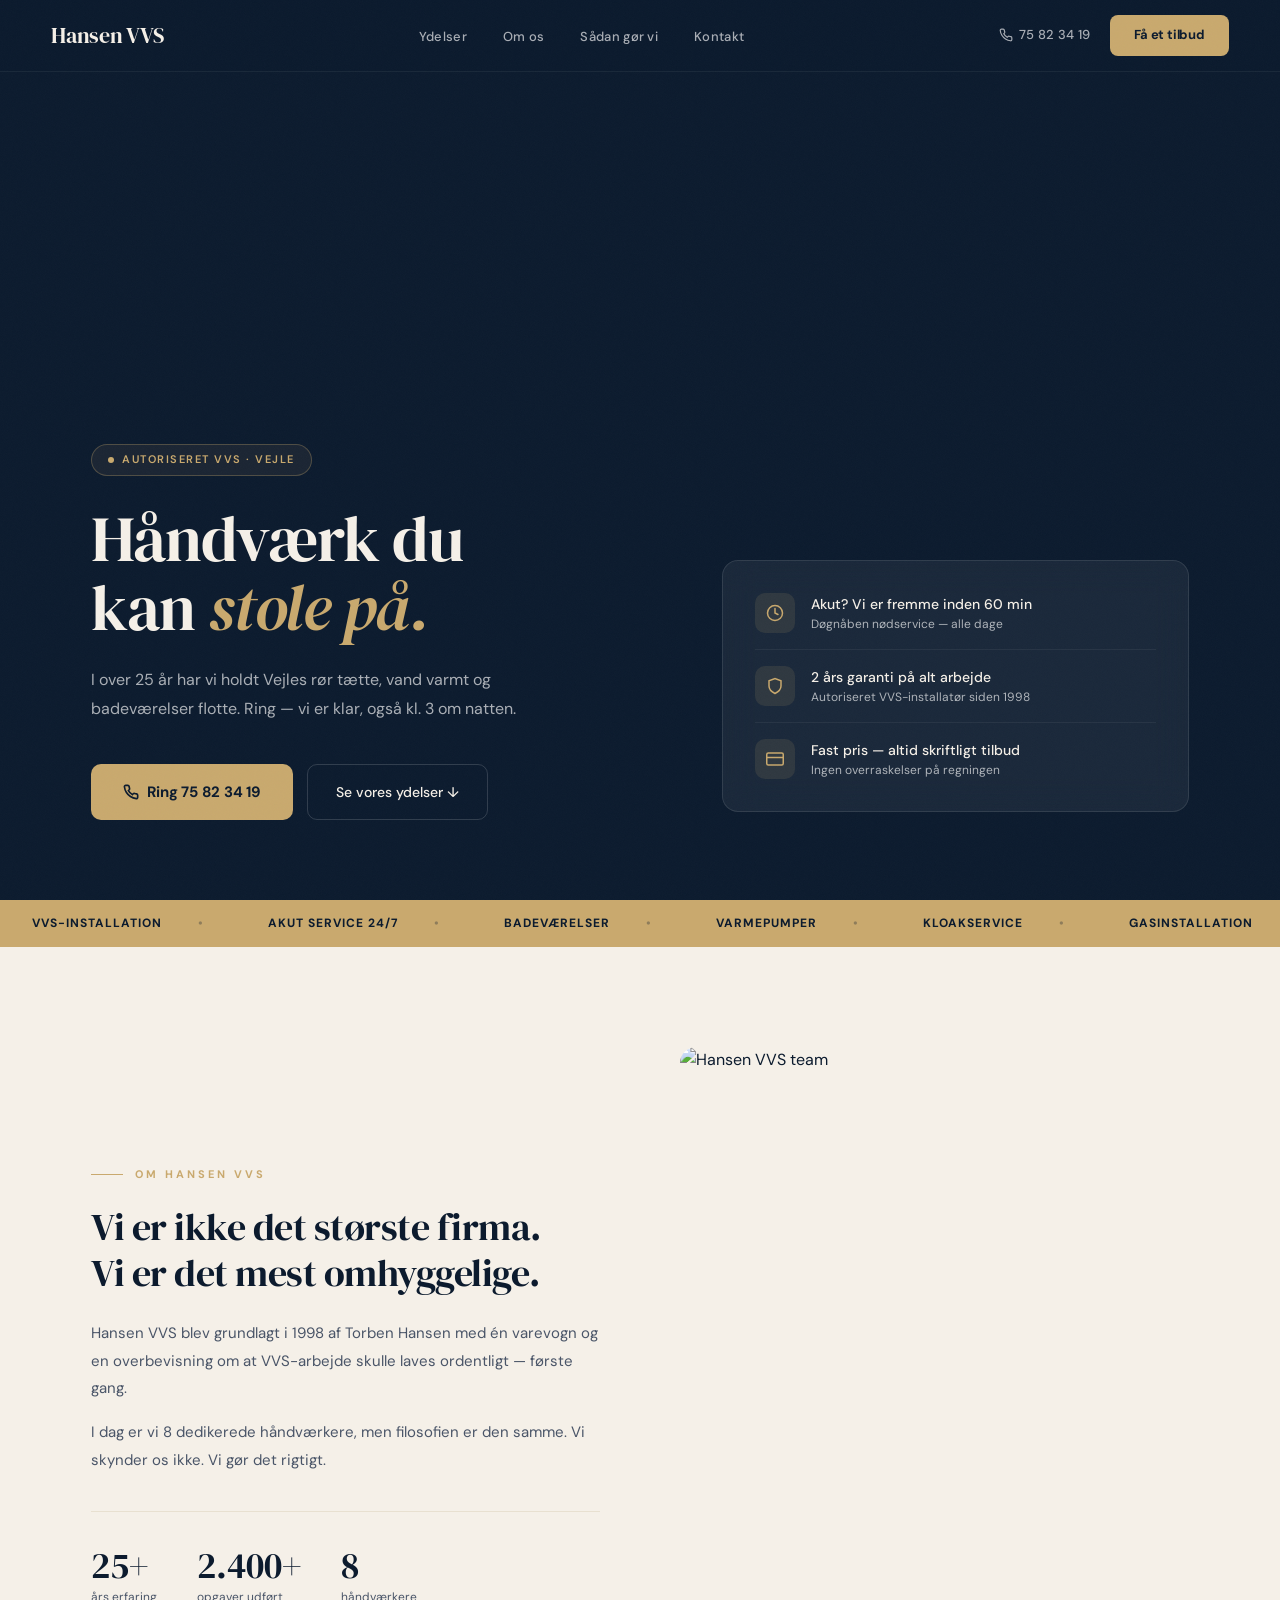
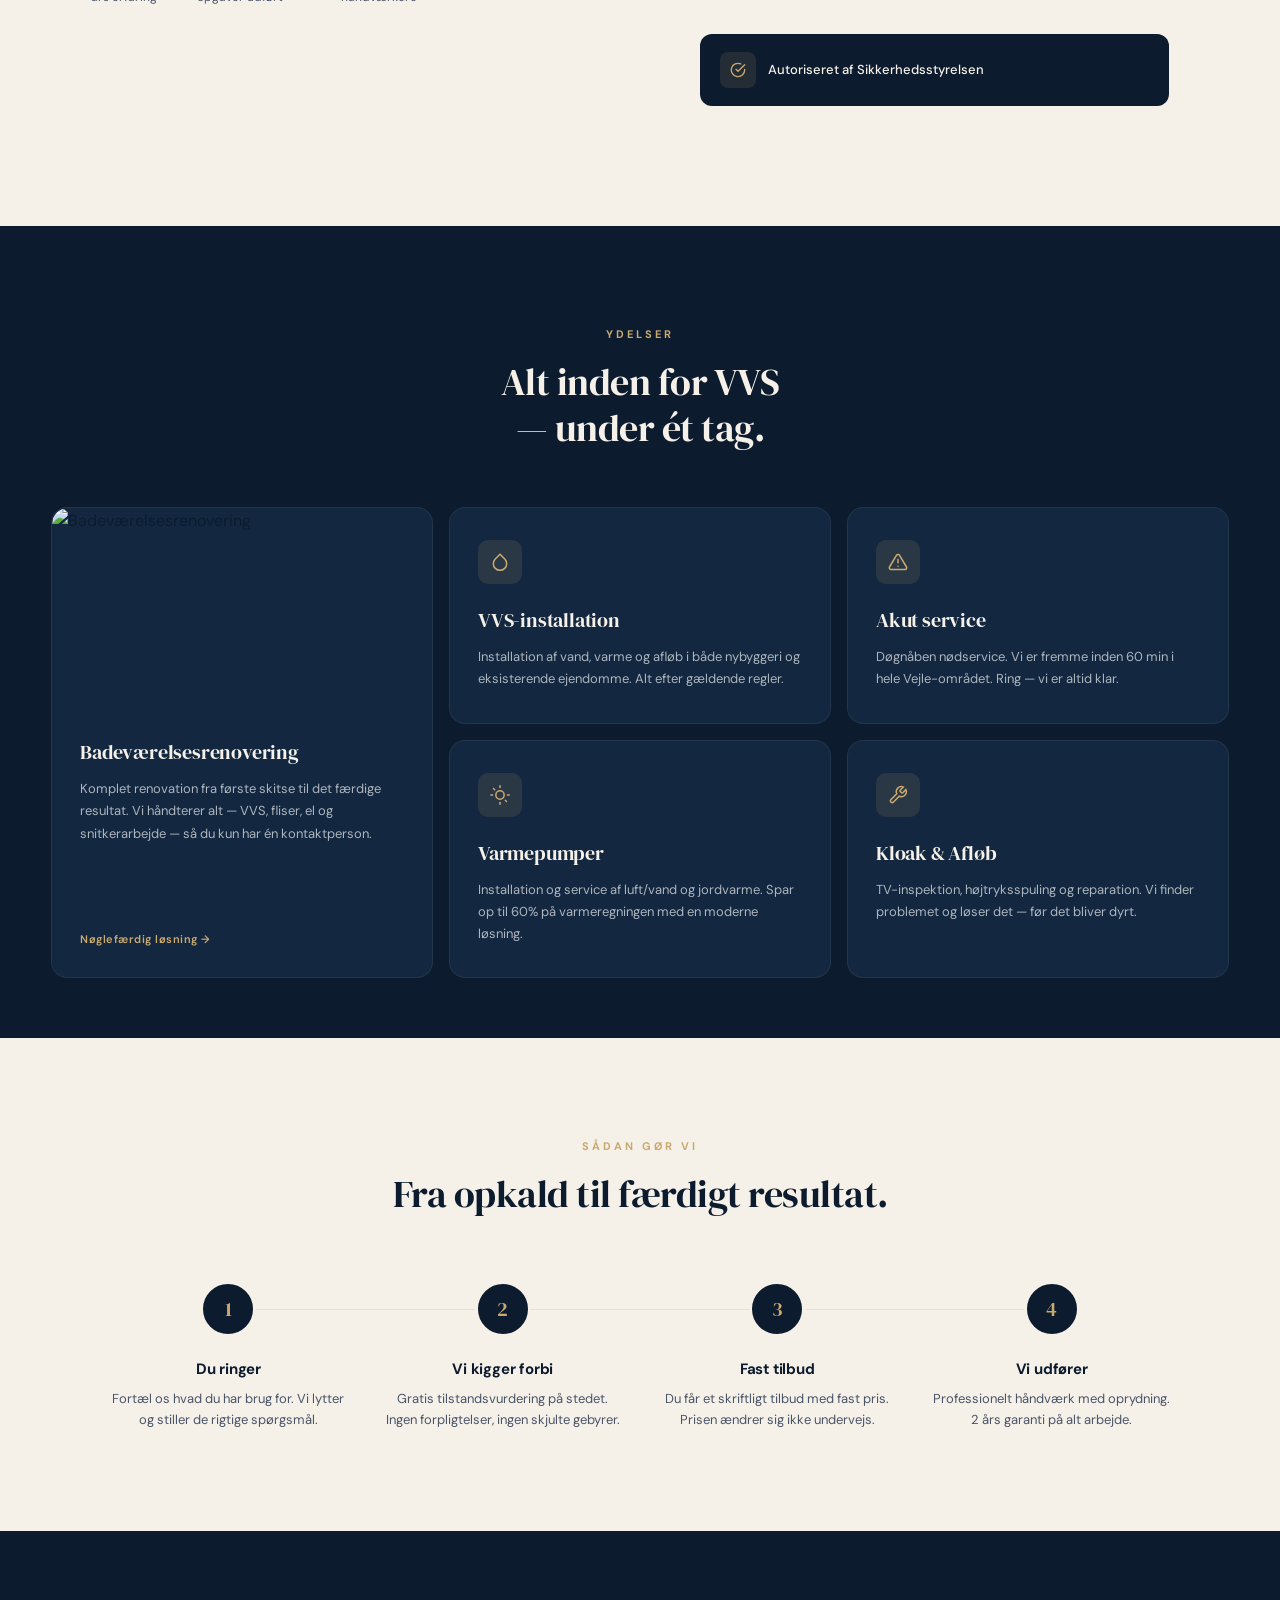
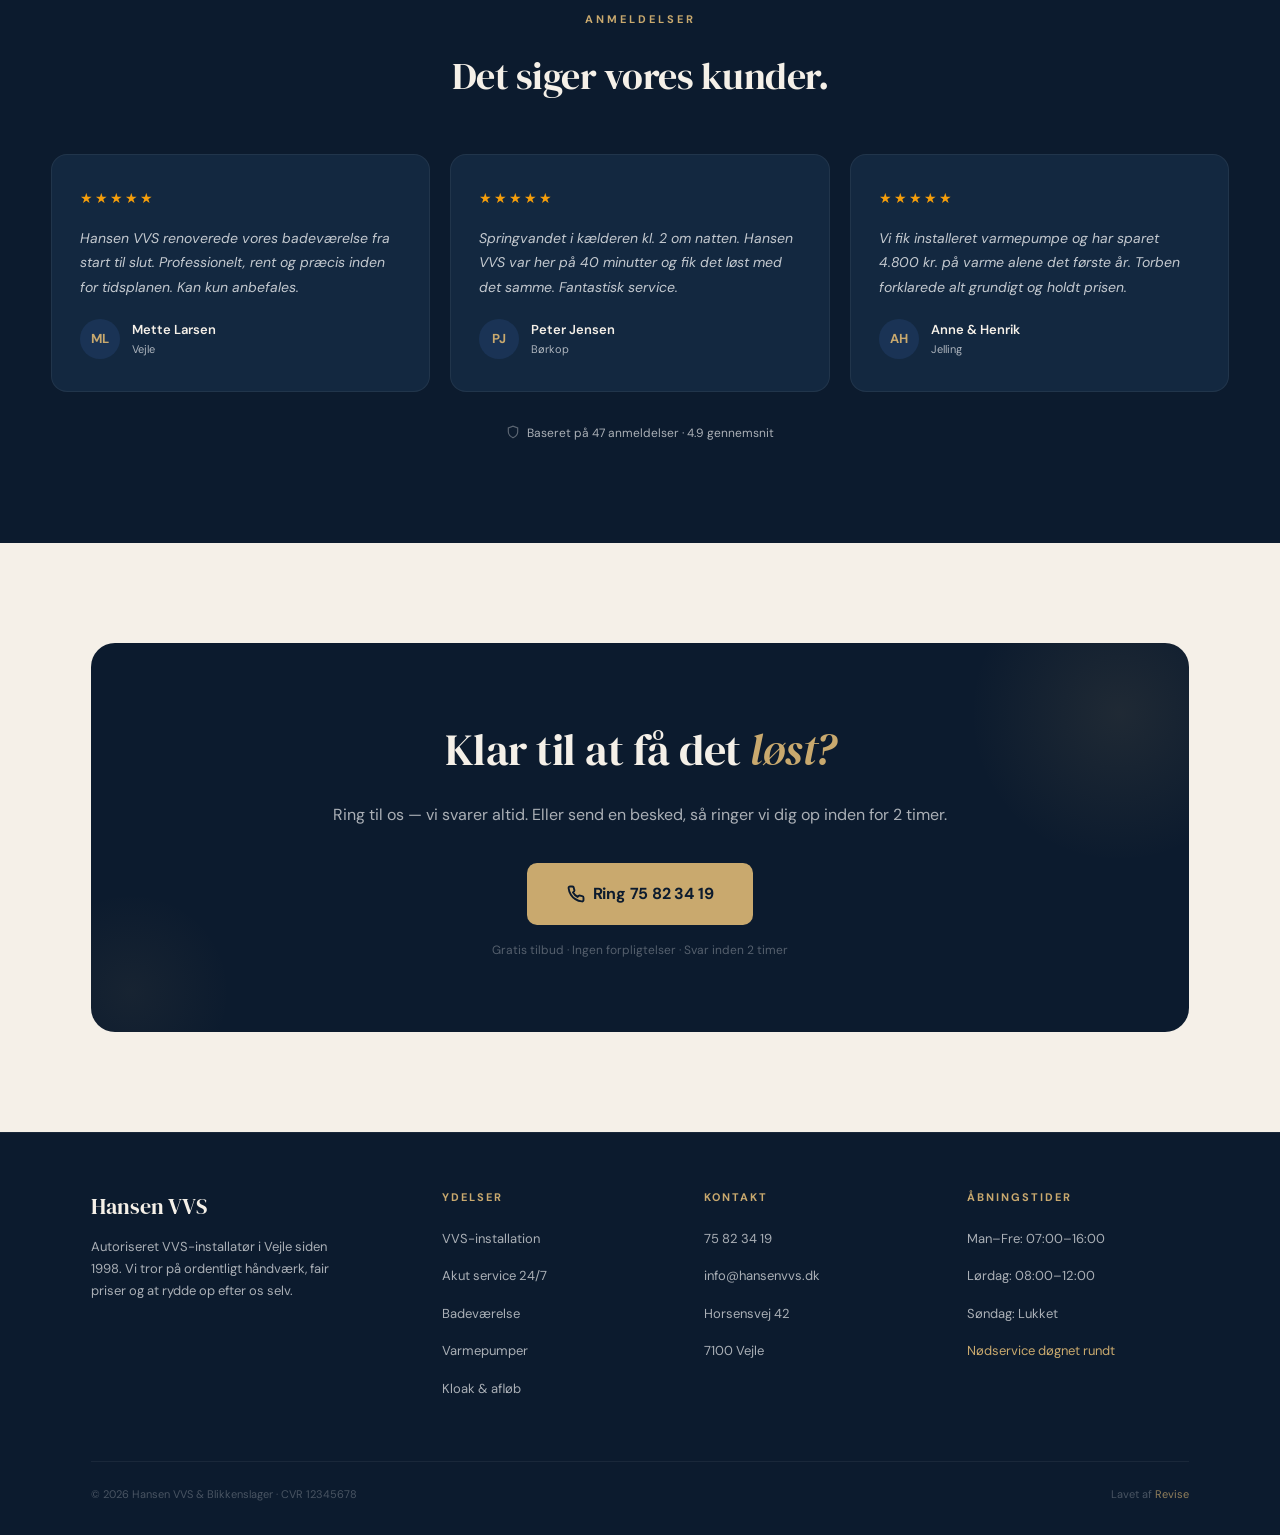
==== commit 558aff93: "Premium redesign af efter-demo: navy/guld, serif, bento-grid, unik identitet Komplet nyt design med " ====
--- a/demo/efter/index.html
+++ b/demo/efter/index.html
@@ -6,662 +6,760 @@
 <meta name="description" content="Hansen VVS — Autoriseret VVS-installatør i Vejle med 25+ års erfaring. Akut service, badeværelser, varmepumper og kloakarbejde.">
 <title>Hansen VVS — Autoriseret VVS i Vejle</title>
 <link rel="preconnect" href="https://fonts.googleapis.com">
-<link href="https://fonts.googleapis.com/css2?family=Inter:wght@400;500;600;700;800&display=swap" rel="stylesheet">
+<link href="https://fonts.googleapis.com/css2?family=DM+Sans:ital,opsz,wght@0,9..40,300;0,9..40,400;0,9..40,500;0,9..40,600;0,9..40,700;1,9..40,400&family=DM+Serif+Display&display=swap" rel="stylesheet">
 <style>
-  *, *::before, *::after { margin: 0; padding: 0; box-sizing: border-box; }
-
-  :root {
-    --bg: #fafaf8;
-    --surface: #ffffff;
-    --surface-alt: #f4f3f0;
-    --border: rgba(0,0,0,0.07);
-    --text: #1a1a1a;
-    --text-secondary: #555;
-    --muted: #888;
-    --accent: #1d5bd6;
-    --accent-light: #e8effc;
-    --accent-dark: #133f94;
-    --green: #16a34a;
-    --green-light: #dcfce7;
-    --radius: 16px;
-  }
-
-  html { scroll-behavior: smooth; }
-
-  body {
-    font-family: 'Inter', -apple-system, BlinkMacSystemFont, sans-serif;
-    background: var(--bg);
-    color: var(--text);
-    line-height: 1.6;
-    -webkit-font-smoothing: antialiased;
-    overflow-x: hidden;
-  }
-
-  /* ─── NAV ─── */
-  .nav {
-    position: fixed; top: 0; left: 0; right: 0; z-index: 100;
-    padding: 0 48px;
-    height: 72px;
-    display: flex; align-items: center; justify-content: space-between;
-    background: rgba(250,250,248,0.8);
-    backdrop-filter: blur(24px) saturate(1.2);
-    border-bottom: 1px solid var(--border);
-    transition: box-shadow 0.3s;
-  }
-  .nav.scrolled { box-shadow: 0 1px 20px rgba(0,0,0,0.06); }
-  .nav-left { display: flex; align-items: center; gap: 48px; }
-  .nav-brand {
-    font-size: 18px; font-weight: 800; letter-spacing: -0.5px;
-    color: var(--text); text-decoration: none;
-  }
-  .nav-brand span { color: var(--accent); }
-  .nav-links { display: flex; gap: 32px; list-style: none; }
-  .nav-links a {
-    font-size: 14px; color: var(--text-secondary); text-decoration: none;
-    font-weight: 500; transition: color 0.2s;
-  }
-  .nav-links a:hover { color: var(--text); }
-  .nav-right { display: flex; align-items: center; gap: 16px; }
-  .nav-phone {
-    font-size: 14px; font-weight: 600; color: var(--text);
-    text-decoration: none; display: flex; align-items: center; gap: 6px;
-  }
-  .nav-cta {
-    background: var(--accent); color: #fff; border: none; padding: 10px 22px;
-    border-radius: 10px; font-size: 14px; font-weight: 600; cursor: pointer;
-    text-decoration: none; transition: all 0.2s;
-  }
-  .nav-cta:hover { background: var(--accent-dark); transform: translateY(-1px); }
-
-  /* ─── HERO ─── */
-  .hero {
-    min-height: 100vh; display: flex; align-items: center;
-    padding: 120px 48px 80px;
-    position: relative; overflow: hidden;
-    background: linear-gradient(165deg, #f0f4ff 0%, #fafaf8 40%, #fafaf8 100%);
-  }
-  .hero-grid {
-    display: grid; grid-template-columns: 1fr 1fr;
-    gap: 80px; align-items: center;
-    max-width: 1200px; margin: 0 auto; width: 100%;
-  }
-  .hero-badge {
-    display: inline-flex; align-items: center; gap: 8px;
-    background: var(--green-light); color: var(--green);
-    padding: 6px 14px; border-radius: 100px;
-    font-size: 12px; font-weight: 600; margin-bottom: 24px;
-  }
-  .hero-badge svg { flex-shrink: 0; }
-  .hero h1 {
-    font-size: clamp(36px, 4.5vw, 54px); font-weight: 800; line-height: 1.1;
-    letter-spacing: -1.5px; margin-bottom: 20px; color: var(--text);
-  }
-  .hero h1 .accent { color: var(--accent); }
-  .hero-desc {
-    font-size: 17px; line-height: 1.8; color: var(--text-secondary);
-    max-width: 480px; margin-bottom: 36px;
-  }
-  .hero-btns { display: flex; gap: 12px; flex-wrap: wrap; margin-bottom: 48px; }
-  .btn-primary {
-    display: inline-flex; align-items: center; gap: 8px;
-    background: var(--accent); color: #fff; padding: 15px 30px;
-    border-radius: 12px; font-size: 15px; font-weight: 600;
-    text-decoration: none; transition: all 0.25s;
-    box-shadow: 0 2px 12px rgba(29,91,214,0.25);
-  }
-  .btn-primary:hover { background: var(--accent-dark); transform: translateY(-2px); box-shadow: 0 4px 20px rgba(29,91,214,0.3); }
-  .btn-outline {
-    display: inline-flex; align-items: center;
-    background: var(--surface); color: var(--text); padding: 15px 30px;
-    border: 1px solid var(--border); border-radius: 12px;
-    font-size: 15px; font-weight: 500; text-decoration: none; transition: all 0.25s;
-  }
-  .btn-outline:hover { border-color: rgba(0,0,0,0.15); background: var(--surface-alt); }
-
-  /* Hero trust */
-  .hero-trust { display: flex; gap: 24px; }
-  .hero-trust-item { display: flex; align-items: center; gap: 8px; }
-  .hero-trust-icon {
-    width: 20px; height: 20px; border-radius: 50%;
-    background: var(--green-light); color: var(--green);
-    display: flex; align-items: center; justify-content: center; flex-shrink: 0;
-  }
-  .hero-trust-icon svg { width: 11px; height: 11px; }
-  .hero-trust-item span { font-size: 13px; color: var(--muted); font-weight: 500; }
-
-  /* Hero visual */
-  .hero-visual {
-    position: relative;
-  }
-  .hero-img-main {
-    width: 100%; border-radius: 20px; overflow: hidden;
-    box-shadow: 0 20px 60px rgba(0,0,0,0.12);
-    aspect-ratio: 4/3;
-  }
-  .hero-img-main img { width: 100%; height: 100%; object-fit: cover; }
-  .hero-float-card {
-    position: absolute; bottom: -24px; left: -32px;
-    background: var(--surface); border-radius: 16px;
-    padding: 18px 22px; box-shadow: 0 8px 32px rgba(0,0,0,0.1);
-    border: 1px solid var(--border);
-    display: flex; align-items: center; gap: 14px;
-  }
-  .hero-float-icon {
-    width: 44px; height: 44px; border-radius: 12px;
-    background: var(--accent-light); color: var(--accent);
-    display: flex; align-items: center; justify-content: center;
-  }
-  .hero-float-text { line-height: 1.3; }
-  .hero-float-text strong { font-size: 14px; display: block; }
-  .hero-float-text span { font-size: 12px; color: var(--muted); }
-
-  /* ─── TRUST STRIP ─── */
-  .trust {
-    display: grid; grid-template-columns: repeat(4, 1fr);
-    max-width: 1200px; margin: 0 auto;
-    padding: 56px 48px;
-    border-bottom: 1px solid var(--border);
-  }
-  .trust-item { text-align: center; }
-  .trust-num { font-size: 36px; font-weight: 800; color: var(--text); letter-spacing: -1px; }
-  .trust-num span { color: var(--accent); }
-  .trust-label { font-size: 13px; color: var(--muted); margin-top: 4px; font-weight: 500; }
-
-  /* ─── SERVICES ─── */
-  .services { padding: 100px 48px; max-width: 1200px; margin: 0 auto; }
-  .section-header { text-align: center; margin-bottom: 56px; }
-  .section-label {
-    font-size: 12px; font-weight: 700; letter-spacing: 3px; text-transform: uppercase;
-    color: var(--accent); margin-bottom: 16px;
-  }
-  .section-title {
-    font-size: clamp(28px, 3.5vw, 40px); font-weight: 800;
-    letter-spacing: -1px; margin-bottom: 16px; line-height: 1.2;
-  }
-  .section-desc {
-    font-size: 16px; color: var(--text-secondary); max-width: 520px;
-    margin: 0 auto; line-height: 1.7;
-  }
-  .services-grid {
-    display: grid; grid-template-columns: repeat(3, 1fr); gap: 20px;
-  }
-  .service-card {
-    background: var(--surface); border: 1px solid var(--border);
-    border-radius: var(--radius); padding: 32px 28px;
-    transition: all 0.3s ease;
-    position: relative;
-  }
-  .service-card:hover {
-    border-color: rgba(29,91,214,0.2);
-    box-shadow: 0 8px 30px rgba(29,91,214,0.08);
-    transform: translateY(-4px);
-  }
-  .service-icon {
-    width: 48px; height: 48px; border-radius: 12px;
-    background: var(--accent-light); color: var(--accent);
-    display: flex; align-items: center; justify-content: center;
-    margin-bottom: 20px;
-  }
-  .service-icon svg { width: 22px; height: 22px; }
-  .service-card h3 { font-size: 17px; font-weight: 700; margin-bottom: 10px; letter-spacing: -0.3px; }
-  .service-card p { font-size: 14px; color: var(--text-secondary); line-height: 1.7; }
-
-  /* ─── WHY US ─── */
-  .why { padding: 100px 48px; background: var(--surface-alt); }
-  .why-inner { max-width: 1200px; margin: 0 auto; }
-  .why-grid {
-    display: grid; grid-template-columns: 1fr 1fr; gap: 80px; align-items: center;
-    margin-top: 56px;
-  }
-  .why-img {
-    border-radius: 20px; overflow: hidden;
-    box-shadow: 0 12px 40px rgba(0,0,0,0.08);
-    aspect-ratio: 4/3;
-  }
-  .why-img img { width: 100%; height: 100%; object-fit: cover; }
-  .why-list { list-style: none; display: flex; flex-direction: column; gap: 24px; }
-  .why-list li {
-    display: flex; gap: 16px; align-items: flex-start;
-  }
-  .why-check {
-    width: 28px; height: 28px; border-radius: 8px;
-    background: var(--green-light); color: var(--green);
-    display: flex; align-items: center; justify-content: center;
-    flex-shrink: 0; margin-top: 2px;
-  }
-  .why-check svg { width: 14px; height: 14px; }
-  .why-text h4 { font-size: 15px; font-weight: 700; margin-bottom: 4px; }
-  .why-text p { font-size: 14px; color: var(--text-secondary); line-height: 1.6; }
-
-  /* ─── TESTIMONIAL ─── */
-  .testimonial { padding: 100px 48px; max-width: 800px; margin: 0 auto; text-align: center; }
-  .testimonial-quote {
-    font-size: clamp(20px, 2.5vw, 26px); font-weight: 500;
-    line-height: 1.6; letter-spacing: -0.3px;
-    color: var(--text); margin-bottom: 28px;
-    font-style: italic; position: relative;
-  }
-  .testimonial-quote::before {
-    content: '\201C'; position: absolute; top: -20px; left: 50%; transform: translateX(-50%);
-    font-size: 80px; color: var(--accent); opacity: 0.15; font-style: normal; line-height: 1;
-  }
-  .testimonial-author { display: flex; align-items: center; gap: 14px; justify-content: center; }
-  .testimonial-avatar {
-    width: 48px; height: 48px; border-radius: 50%;
-    background: linear-gradient(135deg, var(--accent-light), #c7d9f7);
-    display: flex; align-items: center; justify-content: center;
-    font-weight: 700; color: var(--accent); font-size: 16px;
-  }
-  .testimonial-info { text-align: left; }
-  .testimonial-name { font-weight: 700; font-size: 15px; }
-  .testimonial-role { font-size: 13px; color: var(--muted); }
-  .testimonial-stars { margin-bottom: 20px; color: #f59e0b; font-size: 20px; letter-spacing: 2px; }
-
-  /* ─── AREA ─── */
-  .area { padding: 80px 48px; background: var(--surface-alt); }
-  .area-inner {
-    max-width: 1200px; margin: 0 auto;
-    display: flex; align-items: center; justify-content: space-between; gap: 40px;
-  }
-  .area-text h3 { font-size: 24px; font-weight: 800; letter-spacing: -0.5px; margin-bottom: 8px; }
-  .area-text p { font-size: 15px; color: var(--text-secondary); }
-  .area-tags { display: flex; flex-wrap: wrap; gap: 8px; }
-  .area-tag {
-    background: var(--surface); border: 1px solid var(--border);
-    padding: 8px 16px; border-radius: 100px;
-    font-size: 13px; font-weight: 500; color: var(--text-secondary);
-  }
-
-  /* ─── CTA ─── */
-  .cta-section {
-    padding: 100px 48px; text-align: center;
-    background: linear-gradient(165deg, #1a2744 0%, #0f1825 100%);
-    color: #fff; position: relative; overflow: hidden;
-  }
-  .cta-section::before {
-    content: ''; position: absolute; top: -50%; right: -20%;
-    width: 600px; height: 600px; border-radius: 50%;
-    background: radial-gradient(circle, rgba(29,91,214,0.15) 0%, transparent 70%);
-  }
-  .cta-section h2 {
-    font-size: clamp(28px, 3.5vw, 42px); font-weight: 800;
-    letter-spacing: -1px; margin-bottom: 16px;
-    position: relative;
-  }
-  .cta-section p {
-    font-size: 17px; color: rgba(255,255,255,0.6);
-    margin-bottom: 36px; position: relative;
-  }
-  .cta-section .btn-primary {
-    background: #fff; color: var(--accent);
-    box-shadow: 0 2px 20px rgba(255,255,255,0.15);
-    font-size: 16px; padding: 16px 36px;
-    position: relative;
-  }
-  .cta-section .btn-primary:hover {
-    background: #f0f4ff; transform: translateY(-2px);
-    box-shadow: 0 4px 30px rgba(255,255,255,0.2);
-  }
-
-  /* ─── FOOTER ─── */
-  .footer {
-    border-top: 1px solid var(--border);
-    padding: 48px; max-width: 1200px; margin: 0 auto;
-  }
-  .footer-top {
-    display: grid; grid-template-columns: 2fr 1fr 1fr 1fr;
-    gap: 40px; margin-bottom: 40px;
-  }
-  .footer-brand { font-size: 18px; font-weight: 800; letter-spacing: -0.5px; margin-bottom: 12px; }
-  .footer-brand span { color: var(--accent); }
-  .footer-about { font-size: 13px; color: var(--muted); line-height: 1.7; max-width: 280px; }
-  .footer-col h4 {
-    font-size: 12px; font-weight: 700; letter-spacing: 1.5px;
-    text-transform: uppercase; color: var(--muted); margin-bottom: 16px;
-  }
-  .footer-col ul { list-style: none; }
-  .footer-col li { margin-bottom: 10px; }
-  .footer-col a { font-size: 14px; color: var(--text-secondary); text-decoration: none; transition: color 0.2s; }
-  .footer-col a:hover { color: var(--accent); }
-  .footer-bottom {
-    display: flex; justify-content: space-between; align-items: center;
-    padding-top: 24px; border-top: 1px solid var(--border);
-  }
-  .footer-copy { font-size: 12px; color: var(--muted); }
-  .footer-credit { font-size: 12px; color: var(--muted); }
-  .footer-credit a { color: var(--accent); text-decoration: none; font-weight: 600; }
-
-  /* ─── RESPONSIVE ─── */
-  @media (max-width: 1024px) {
-    .hero-grid { grid-template-columns: 1fr; gap: 48px; }
-    .hero-visual { max-width: 500px; }
-    .why-grid { grid-template-columns: 1fr; gap: 40px; }
-    .footer-top { grid-template-columns: 1fr 1fr; }
-  }
-
-  @media (max-width: 768px) {
-    .nav { padding: 0 20px; height: 64px; }
-    .nav-links { display: none; }
-    .nav-phone { display: none; }
-    .hero { padding: 100px 24px 60px; }
-    .hero-trust { flex-direction: column; gap: 12px; }
-    .services { padding: 60px 24px; }
-    .services-grid { grid-template-columns: 1fr; }
-    .why { padding: 60px 24px; }
-    .testimonial { padding: 60px 24px; }
-    .area { padding: 60px 24px; }
-    .area-inner { flex-direction: column; text-align: center; }
-    .area-tags { justify-content: center; }
-    .cta-section { padding: 60px 24px; }
-    .footer { padding: 40px 24px; }
-    .footer-top { grid-template-columns: 1fr; }
-    .footer-bottom { flex-direction: column; gap: 8px; text-align: center; }
-    .trust { grid-template-columns: repeat(2, 1fr); gap: 32px; padding: 40px 24px; }
-    .hero-float-card { left: -12px; bottom: -16px; }
-  }
-
-  /* ─── ANIMATIONS ─── */
-  .fade-up {
-    opacity: 0; transform: translateY(24px);
-    transition: opacity 0.7s ease, transform 0.7s ease;
-  }
-  .fade-up.visible { opacity: 1; transform: translateY(0); }
+*, *::before, *::after { margin: 0; padding: 0; box-sizing: border-box; }
+
+:root {
+  --navy: #0c1b2e;
+  --navy-mid: #132840;
+  --navy-light: #1a3355;
+  --cream: #f5f0e8;
+  --cream-dark: #e8e0d0;
+  --warm: #c9a96e;
+  --warm-light: #d4bb8a;
+  --warm-glow: rgba(201,169,110,0.12);
+  --white: #ffffff;
+  --text-dark: #0c1b2e;
+  --text-mid: #4a5568;
+  --text-light: rgba(255,255,255,0.65);
+  --serif: 'DM Serif Display', Georgia, serif;
+  --sans: 'DM Sans', -apple-system, BlinkMacSystemFont, sans-serif;
+}
+
+html { scroll-behavior: smooth; }
+
+body {
+  font-family: var(--sans);
+  background: var(--cream);
+  color: var(--text-dark);
+  line-height: 1.6;
+  -webkit-font-smoothing: antialiased;
+  overflow-x: hidden;
+}
+
+/* ═══ GRAIN TEXTURE ═══ */
+body::after {
+  content: ''; position: fixed; inset: 0; z-index: 9999;
+  pointer-events: none; opacity: 0.025;
+  background-image: url("data:image/svg+xml,%3Csvg viewBox='0 0 256 256' xmlns='http://www.w3.org/2000/svg'%3E%3Cfilter id='n'%3E%3CfeTurbulence type='fractalNoise' baseFrequency='0.85' numOctaves='4' stitchTiles='stitch'/%3E%3C/filter%3E%3Crect width='100%25' height='100%25' filter='url(%23n)'/%3E%3C/svg%3E");
+  background-size: 180px;
+}
+
+/* ═══ NAV ═══ */
+.nav {
+  position: fixed; top: 0; left: 0; right: 0; z-index: 100;
+  padding: 0 clamp(24px, 4vw, 56px);
+  height: 72px;
+  display: flex; align-items: center; justify-content: space-between;
+  background: rgba(12,27,46,0.96);
+  backdrop-filter: blur(20px);
+  border-bottom: 1px solid rgba(255,255,255,0.06);
+}
+.nav-brand {
+  font-family: var(--serif); font-size: 22px; color: var(--cream);
+  text-decoration: none; letter-spacing: -0.3px;
+}
+.nav-links { display: flex; gap: 36px; list-style: none; }
+.nav-links a {
+  font-size: 13px; color: var(--text-light); text-decoration: none;
+  font-weight: 500; letter-spacing: 0.3px; transition: color 0.3s;
+}
+.nav-links a:hover { color: var(--cream); }
+.nav-right { display: flex; align-items: center; gap: 20px; }
+.nav-tel {
+  font-size: 13px; color: var(--text-light); text-decoration: none;
+  font-weight: 500; letter-spacing: 0.3px;
+  display: flex; align-items: center; gap: 6px;
+}
+.nav-cta {
+  background: var(--warm); color: var(--navy); padding: 10px 24px;
+  border-radius: 8px; font-size: 13px; font-weight: 700;
+  text-decoration: none; transition: all 0.25s; letter-spacing: -0.2px;
+}
+.nav-cta:hover { background: var(--warm-light); }
+
+/* ═══ HERO ═══ */
+.hero {
+  min-height: 100vh; position: relative; overflow: hidden;
+  display: flex; align-items: flex-end;
+  background: var(--navy);
+}
+.hero-bg {
+  position: absolute; inset: 0;
+  background: url('https://images.unsplash.com/photo-1504328345606-18bbc8c9d7d1?w=1600&q=80') center/cover;
+  opacity: 0.35;
+}
+.hero-bg::after {
+  content: ''; position: absolute; inset: 0;
+  background: linear-gradient(to top, var(--navy) 0%, rgba(12,27,46,0.4) 50%, rgba(12,27,46,0.7) 100%);
+}
+.hero-inner {
+  position: relative; z-index: 2;
+  width: 100%; max-width: 1200px; margin: 0 auto;
+  padding: 0 clamp(24px, 4vw, 56px) 80px;
+  display: grid; grid-template-columns: 1.1fr 0.9fr; gap: 60px; align-items: end;
+}
+.hero-tag {
+  display: inline-flex; align-items: center; gap: 8px;
+  border: 1px solid rgba(201,169,110,0.3); background: rgba(201,169,110,0.08);
+  padding: 6px 16px; border-radius: 100px;
+  font-size: 11px; font-weight: 600; color: var(--warm); letter-spacing: 1.5px;
+  text-transform: uppercase; margin-bottom: 28px;
+}
+.hero-tag::before {
+  content: ''; width: 6px; height: 6px; border-radius: 50%;
+  background: var(--warm); display: block;
+}
+.hero h1 {
+  font-family: var(--serif); font-size: clamp(40px, 5vw, 64px);
+  font-weight: 400; line-height: 1.08; letter-spacing: -1px;
+  color: var(--cream); margin-bottom: 24px;
+}
+.hero h1 em {
+  font-style: italic; color: var(--warm);
+}
+.hero-desc {
+  font-size: 16px; line-height: 1.8; color: var(--text-light);
+  max-width: 440px; margin-bottom: 40px;
+}
+.hero-actions { display: flex; gap: 14px; align-items: center; flex-wrap: wrap; }
+.btn-gold {
+  display: inline-flex; align-items: center; gap: 8px;
+  background: var(--warm); color: var(--navy); padding: 16px 32px;
+  border-radius: 10px; font-size: 15px; font-weight: 700;
+  text-decoration: none; transition: all 0.3s; letter-spacing: -0.2px;
+}
+.btn-gold:hover { background: var(--warm-light); transform: translateY(-2px); }
+.btn-ghost {
+  display: inline-flex; align-items: center;
+  color: var(--cream); padding: 16px 28px;
+  border: 1px solid rgba(255,255,255,0.15); border-radius: 10px;
+  font-size: 14px; font-weight: 500; text-decoration: none; transition: all 0.3s;
+}
+.btn-ghost:hover { border-color: rgba(255,255,255,0.3); background: rgba(255,255,255,0.04); }
+
+/* Hero info card */
+.hero-card {
+  background: rgba(255,255,255,0.06); backdrop-filter: blur(16px);
+  border: 1px solid rgba(255,255,255,0.1); border-radius: 16px;
+  padding: 32px; margin-bottom: 8px;
+}
+.hero-card-row {
+  display: flex; align-items: center; gap: 16px;
+  padding: 16px 0; border-bottom: 1px solid rgba(255,255,255,0.06);
+}
+.hero-card-row:first-child { padding-top: 0; }
+.hero-card-row:last-child { border-bottom: none; padding-bottom: 0; }
+.hero-card-icon {
+  width: 40px; height: 40px; border-radius: 10px;
+  background: var(--warm-glow); color: var(--warm);
+  display: flex; align-items: center; justify-content: center; flex-shrink: 0;
+}
+.hero-card-icon svg { width: 18px; height: 18px; }
+.hero-card-text { color: var(--cream); font-size: 14px; font-weight: 500; line-height: 1.5; }
+.hero-card-text small { display: block; font-size: 12px; color: var(--text-light); font-weight: 400; }
+
+/* ═══ MARQUEE ═══ */
+.marquee-strip {
+  background: var(--warm); padding: 14px 0; overflow: hidden; white-space: nowrap;
+}
+.marquee-track {
+  display: flex; gap: 0;
+  animation: marquee 30s linear infinite;
+}
+.marquee-item {
+  font-size: 12px; font-weight: 700; color: var(--navy);
+  letter-spacing: 1px; text-transform: uppercase;
+  padding: 0 32px; flex-shrink: 0;
+}
+.marquee-item::after { content: ' \2022'; opacity: 0.3; margin-left: 32px; }
+@keyframes marquee { 0% { transform: translateX(0); } 100% { transform: translateX(-50%); } }
+
+/* ═══ INTRO ═══ */
+.intro {
+  padding: 100px clamp(24px, 4vw, 56px);
+  max-width: 1200px; margin: 0 auto;
+  display: grid; grid-template-columns: 1fr 1fr; gap: 80px; align-items: center;
+}
+.intro-eyebrow {
+  font-size: 11px; font-weight: 700; letter-spacing: 3px;
+  text-transform: uppercase; color: var(--warm); margin-bottom: 20px;
+  display: flex; align-items: center; gap: 12px;
+}
+.intro-eyebrow::before {
+  content: ''; width: 32px; height: 1px; background: var(--warm);
+}
+.intro h2 {
+  font-family: var(--serif); font-size: clamp(28px, 3vw, 40px);
+  font-weight: 400; line-height: 1.2; letter-spacing: -0.5px;
+  margin-bottom: 24px;
+}
+.intro p {
+  font-size: 15px; color: var(--text-mid); line-height: 1.85; margin-bottom: 16px;
+}
+.intro-stats {
+  display: flex; gap: 40px; margin-top: 36px; padding-top: 36px;
+  border-top: 1px solid var(--cream-dark);
+}
+.intro-stat-num {
+  font-family: var(--serif); font-size: 36px; color: var(--navy);
+  line-height: 1;
+}
+.intro-stat-label { font-size: 12px; color: var(--text-mid); margin-top: 4px; }
+.intro-img {
+  position: relative; border-radius: 16px; overflow: hidden;
+  aspect-ratio: 3/4;
+}
+.intro-img img { width: 100%; height: 100%; object-fit: cover; }
+.intro-img-badge {
+  position: absolute; bottom: 20px; left: 20px; right: 20px;
+  background: var(--navy); border-radius: 12px; padding: 18px 20px;
+  display: flex; align-items: center; gap: 12px;
+}
+.intro-img-badge-icon {
+  width: 36px; height: 36px; border-radius: 8px;
+  background: var(--warm-glow); color: var(--warm);
+  display: flex; align-items: center; justify-content: center; flex-shrink: 0;
+}
+.intro-img-badge span { font-size: 13px; color: var(--cream); font-weight: 500; line-height: 1.4; }
+
+/* ═══ SERVICES (bento) ═══ */
+.services { padding: 100px clamp(24px, 4vw, 56px) 60px; background: var(--navy); }
+.services-inner { max-width: 1200px; margin: 0 auto; }
+.services .section-head { text-align: center; margin-bottom: 56px; }
+.services .eyebrow {
+  font-size: 11px; font-weight: 700; letter-spacing: 3px;
+  text-transform: uppercase; color: var(--warm); margin-bottom: 16px;
+}
+.services .head-title {
+  font-family: var(--serif); font-size: clamp(28px, 3vw, 40px);
+  font-weight: 400; color: var(--cream); letter-spacing: -0.5px; line-height: 1.2;
+}
+.bento {
+  display: grid;
+  grid-template-columns: repeat(3, 1fr);
+  grid-template-rows: auto auto;
+  gap: 16px;
+}
+.bento-card {
+  background: var(--navy-mid); border: 1px solid rgba(255,255,255,0.06);
+  border-radius: 16px; padding: 32px 28px;
+  transition: all 0.4s ease; position: relative; overflow: hidden;
+}
+.bento-card::before {
+  content: ''; position: absolute; top: 0; left: 0; right: 0; height: 2px;
+  background: linear-gradient(90deg, transparent, var(--warm), transparent);
+  opacity: 0; transition: opacity 0.4s;
+}
+.bento-card:hover { border-color: rgba(201,169,110,0.15); transform: translateY(-4px); }
+.bento-card:hover::before { opacity: 1; }
+.bento-card.featured {
+  grid-row: span 2; padding: 0; display: flex; flex-direction: column;
+}
+.bento-featured-img { height: 200px; overflow: hidden; border-radius: 16px 16px 0 0; }
+.bento-featured-img img { width: 100%; height: 100%; object-fit: cover; }
+.bento-featured-body { padding: 28px; flex: 1; display: flex; flex-direction: column; }
+.bento-icon {
+  width: 44px; height: 44px; border-radius: 10px;
+  background: var(--warm-glow); color: var(--warm);
+  display: flex; align-items: center; justify-content: center;
+  margin-bottom: 20px;
+}
+.bento-icon svg { width: 20px; height: 20px; }
+.bento-card h3 {
+  font-family: var(--serif); font-size: 20px; font-weight: 400;
+  color: var(--cream); margin-bottom: 10px; letter-spacing: -0.2px;
+}
+.bento-card p { font-size: 13px; color: var(--text-light); line-height: 1.7; }
+.bento-card .tag {
+  display: inline-block; margin-top: auto; padding-top: 20px;
+  font-size: 11px; font-weight: 600; color: var(--warm);
+  letter-spacing: 0.5px;
+}
+
+/* ═══ PROCESS ═══ */
+.process { padding: 100px clamp(24px, 4vw, 56px); max-width: 1200px; margin: 0 auto; }
+.process .section-head { text-align: center; margin-bottom: 64px; }
+.process .eyebrow {
+  font-size: 11px; font-weight: 700; letter-spacing: 3px;
+  text-transform: uppercase; color: var(--warm); margin-bottom: 16px;
+}
+.process .head-title {
+  font-family: var(--serif); font-size: clamp(28px, 3vw, 40px);
+  font-weight: 400; letter-spacing: -0.5px; line-height: 1.2;
+}
+.steps {
+  display: grid; grid-template-columns: repeat(4, 1fr); gap: 0;
+  position: relative;
+}
+.steps::before {
+  content: ''; position: absolute; top: 28px; left: 12.5%; right: 12.5%;
+  height: 1px; background: var(--cream-dark);
+}
+.step { text-align: center; position: relative; padding: 0 16px; }
+.step-num {
+  width: 56px; height: 56px; border-radius: 50%;
+  background: var(--navy); color: var(--warm);
+  font-family: var(--serif); font-size: 20px;
+  display: inline-flex; align-items: center; justify-content: center;
+  margin-bottom: 20px; position: relative; z-index: 1;
+  border: 3px solid var(--cream);
+}
+.step h4 {
+  font-size: 15px; font-weight: 700; margin-bottom: 8px; letter-spacing: -0.2px;
+}
+.step p { font-size: 13px; color: var(--text-mid); line-height: 1.6; }
+
+/* ═══ TESTIMONIALS ═══ */
+.reviews { padding: 80px clamp(24px, 4vw, 56px) 100px; background: var(--navy); }
+.reviews-inner { max-width: 1200px; margin: 0 auto; }
+.reviews .section-head { text-align: center; margin-bottom: 48px; }
+.reviews .eyebrow {
+  font-size: 11px; font-weight: 700; letter-spacing: 3px;
+  text-transform: uppercase; color: var(--warm); margin-bottom: 16px;
+}
+.reviews .head-title {
+  font-family: var(--serif); font-size: clamp(28px, 3vw, 40px);
+  font-weight: 400; color: var(--cream); letter-spacing: -0.5px;
+}
+.reviews-grid { display: grid; grid-template-columns: repeat(3, 1fr); gap: 20px; }
+.review-card {
+  background: var(--navy-mid); border: 1px solid rgba(255,255,255,0.06);
+  border-radius: 16px; padding: 32px 28px;
+}
+.review-stars { color: #f59e0b; font-size: 14px; letter-spacing: 2px; margin-bottom: 16px; }
+.review-card blockquote {
+  font-size: 14px; color: rgba(255,255,255,0.75); line-height: 1.75;
+  font-style: italic; margin-bottom: 20px;
+}
+.review-author { display: flex; align-items: center; gap: 12px; }
+.review-avatar {
+  width: 40px; height: 40px; border-radius: 50%;
+  background: var(--navy-light); color: var(--warm);
+  display: flex; align-items: center; justify-content: center;
+  font-weight: 700; font-size: 13px;
+}
+.review-name { font-size: 13px; font-weight: 600; color: var(--cream); }
+.review-loc { font-size: 11px; color: var(--text-light); }
+.reviews-source {
+  text-align: center; margin-top: 32px;
+  font-size: 12px; color: var(--text-light);
+}
+.reviews-source svg { vertical-align: -2px; margin-right: 4px; opacity: 0.5; }
+
+/* ═══ CTA ═══ */
+.cta {
+  padding: 100px clamp(24px, 4vw, 56px);
+  max-width: 1200px; margin: 0 auto;
+}
+.cta-box {
+  background: var(--navy); border-radius: 24px; padding: 72px 56px;
+  text-align: center; position: relative; overflow: hidden;
+}
+.cta-box::before {
+  content: ''; position: absolute; top: -80px; right: -80px;
+  width: 300px; height: 300px; border-radius: 50%;
+  background: radial-gradient(circle, rgba(201,169,110,0.1) 0%, transparent 70%);
+}
+.cta-box::after {
+  content: ''; position: absolute; bottom: -60px; left: -60px;
+  width: 200px; height: 200px; border-radius: 50%;
+  background: radial-gradient(circle, rgba(201,169,110,0.06) 0%, transparent 70%);
+}
+.cta-box h2 {
+  font-family: var(--serif); font-size: clamp(28px, 3.5vw, 44px);
+  font-weight: 400; color: var(--cream); letter-spacing: -0.5px;
+  margin-bottom: 16px; position: relative;
+}
+.cta-box h2 em { font-style: italic; color: var(--warm); }
+.cta-box p {
+  font-size: 16px; color: var(--text-light); margin-bottom: 36px;
+  position: relative;
+}
+.cta-box .btn-gold { font-size: 16px; padding: 18px 40px; position: relative; }
+.cta-note {
+  margin-top: 16px; font-size: 12px; color: rgba(255,255,255,0.3);
+  position: relative;
+}
+
+/* ═══ FOOTER ═══ */
+.footer { background: var(--navy); border-top: 1px solid rgba(255,255,255,0.06); }
+.footer-inner {
+  max-width: 1200px; margin: 0 auto;
+  padding: 56px clamp(24px, 4vw, 56px) 32px;
+}
+.footer-grid {
+  display: grid; grid-template-columns: 1.4fr 1fr 1fr 1fr; gap: 40px;
+  margin-bottom: 48px;
+}
+.footer-brand {
+  font-family: var(--serif); font-size: 22px; color: var(--cream);
+  margin-bottom: 12px;
+}
+.footer-about { font-size: 13px; color: var(--text-light); line-height: 1.7; max-width: 260px; }
+.footer-col h4 {
+  font-size: 11px; font-weight: 700; letter-spacing: 2px;
+  text-transform: uppercase; color: var(--warm); margin-bottom: 18px;
+}
+.footer-col ul { list-style: none; }
+.footer-col li { margin-bottom: 12px; }
+.footer-col a {
+  font-size: 13px; color: var(--text-light); text-decoration: none;
+  transition: color 0.3s;
+}
+.footer-col a:hover { color: var(--cream); }
+.footer-bottom {
+  display: flex; justify-content: space-between; align-items: center;
+  padding-top: 24px; border-top: 1px solid rgba(255,255,255,0.06);
+}
+.footer-copy { font-size: 11px; color: rgba(255,255,255,0.25); }
+.footer-credit { font-size: 11px; color: rgba(255,255,255,0.25); }
+.footer-credit a { color: var(--warm); text-decoration: none; opacity: 0.7; }
+
+/* ═══ ANIMATIONS ═══ */
+.fade-in {
+  opacity: 0; transform: translateY(20px);
+  transition: opacity 0.8s cubic-bezier(0.16,1,0.3,1), transform 0.8s cubic-bezier(0.16,1,0.3,1);
+}
+.fade-in.vis { opacity: 1; transform: translateY(0); }
+.fade-in:nth-child(2) { transition-delay: 0.1s; }
+.fade-in:nth-child(3) { transition-delay: 0.2s; }
+.fade-in:nth-child(4) { transition-delay: 0.3s; }
+
+/* ═══ RESPONSIVE ═══ */
+@media (max-width: 1024px) {
+  .hero-inner { grid-template-columns: 1fr; gap: 40px; }
+  .hero-card { max-width: 400px; }
+  .intro { grid-template-columns: 1fr; gap: 48px; }
+  .intro-img { max-width: 400px; aspect-ratio: 1; }
+  .bento { grid-template-columns: 1fr 1fr; }
+  .bento-card.featured { grid-row: auto; }
+  .steps { grid-template-columns: repeat(2, 1fr); gap: 40px; }
+  .steps::before { display: none; }
+  .reviews-grid { grid-template-columns: 1fr; }
+  .footer-grid { grid-template-columns: 1fr 1fr; }
+}
+
+@media (max-width: 768px) {
+  .nav { height: 60px; }
+  .nav-links { display: none; }
+  .nav-tel { display: none; }
+  .hero-inner { padding-bottom: 60px; }
+  .hero h1 { font-size: 36px; }
+  .bento { grid-template-columns: 1fr; }
+  .steps { grid-template-columns: 1fr; }
+  .cta-box { padding: 48px 28px; }
+  .footer-grid { grid-template-columns: 1fr; gap: 32px; }
+  .footer-bottom { flex-direction: column; gap: 8px; text-align: center; }
+}
 </style>
 </head>
 <body>
 
-<!-- Nav -->
-<nav class="nav" id="nav">
-  <div class="nav-left">
-    <a href="#" class="nav-brand">Hansen <span>VVS</span></a>
-    <ul class="nav-links">
-      <li><a href="#ydelser">Ydelser</a></li>
-      <li><a href="#om">Hvorfor os</a></li>
-      <li><a href="#kontakt">Kontakt</a></li>
-    </ul>
-  </div>
+<!-- ═══ NAV ═══ -->
+<nav class="nav">
+  <a href="#" class="nav-brand">Hansen VVS</a>
+  <ul class="nav-links">
+    <li><a href="#ydelser">Ydelser</a></li>
+    <li><a href="#om">Om os</a></li>
+    <li><a href="#proces">S&aring;dan g&oslash;r vi</a></li>
+    <li><a href="#kontakt">Kontakt</a></li>
+  </ul>
   <div class="nav-right">
-    <a href="tel:75823419" class="nav-phone">
-      <svg width="16" height="16" viewBox="0 0 24 24" fill="none" stroke="currentColor" stroke-width="2" stroke-linecap="round"><path d="M22 16.92v3a2 2 0 01-2.18 2 19.79 19.79 0 01-8.63-3.07 19.5 19.5 0 01-6-6 19.79 19.79 0 01-3.07-8.67A2 2 0 014.11 2h3a2 2 0 012 1.72c.127.96.361 1.903.7 2.81a2 2 0 01-.45 2.11L8.09 9.91a16 16 0 006 6l1.27-1.27a2 2 0 012.11-.45c.907.339 1.85.573 2.81.7A2 2 0 0122 16.92z"/></svg>
+    <a href="tel:75823419" class="nav-tel">
+      <svg width="14" height="14" viewBox="0 0 24 24" fill="none" stroke="currentColor" stroke-width="2" stroke-linecap="round"><path d="M22 16.92v3a2 2 0 01-2.18 2 19.79 19.79 0 01-8.63-3.07 19.5 19.5 0 01-6-6 19.79 19.79 0 01-3.07-8.67A2 2 0 014.11 2h3a2 2 0 012 1.72c.127.96.361 1.903.7 2.81a2 2 0 01-.45 2.11L8.09 9.91a16 16 0 006 6l1.27-1.27a2 2 0 012.11-.45c.907.339 1.85.573 2.81.7A2 2 0 0122 16.92z"/></svg>
       75 82 34 19
     </a>
-    <a href="tel:75823419" class="nav-cta">Ring nu</a>
+    <a href="tel:75823419" class="nav-cta">F&aring; et tilbud</a>
   </div>
 </nav>
 
-<!-- Hero -->
+<!-- ═══ HERO ═══ -->
 <section class="hero">
-  <div class="hero-grid">
-    <div class="hero-content">
-      <div class="hero-badge fade-up">
-        <svg width="14" height="14" viewBox="0 0 24 24" fill="none" stroke="currentColor" stroke-width="2.5" stroke-linecap="round"><path d="M22 11.08V12a10 10 0 11-5.93-9.14"/><polyline points="22 4 12 14.01 9 11.01"/></svg>
-        Autoriseret VVS-installat&oslash;r
-      </div>
-      <h1 class="fade-up">VVS-l&oslash;sninger<br>du kan <span class="accent">stole p&aring;.</span></h1>
-      <p class="hero-desc fade-up">Fra akutte reparationer til komplette badev&aelig;relsesrenoveringer. Vi har serviceret Vejle og omegn i over 25 &aring;r med kvalitet, p&aring;lidelighed og fair priser.</p>
-      <div class="hero-btns fade-up">
-        <a href="tel:75823419" class="btn-primary">
-          <svg width="18" height="18" viewBox="0 0 24 24" fill="none" stroke="currentColor" stroke-width="2" stroke-linecap="round"><path d="M22 16.92v3a2 2 0 01-2.18 2 19.79 19.79 0 01-8.63-3.07 19.5 19.5 0 01-6-6 19.79 19.79 0 01-3.07-8.67A2 2 0 014.11 2h3a2 2 0 012 1.72c.127.96.361 1.903.7 2.81a2 2 0 01-.45 2.11L8.09 9.91a16 16 0 006 6l1.27-1.27a2 2 0 012.11-.45c.907.339 1.85.573 2.81.7A2 2 0 0122 16.92z"/></svg>
+  <div class="hero-bg"></div>
+  <div class="hero-inner">
+    <div>
+      <div class="hero-tag">Autoriseret VVS &middot; Vejle</div>
+      <h1>H&aring;ndv&aelig;rk du<br>kan <em>stole p&aring;.</em></h1>
+      <p class="hero-desc">I over 25 &aring;r har vi holdt Vejles r&oslash;r t&aelig;tte, vand varmt og badev&aelig;relser flotte. Ring — vi er klar, ogs&aring; kl. 3 om natten.</p>
+      <div class="hero-actions">
+        <a href="tel:75823419" class="btn-gold">
+          <svg width="16" height="16" viewBox="0 0 24 24" fill="none" stroke="currentColor" stroke-width="2.5" stroke-linecap="round"><path d="M22 16.92v3a2 2 0 01-2.18 2 19.79 19.79 0 01-8.63-3.07 19.5 19.5 0 01-6-6 19.79 19.79 0 01-3.07-8.67A2 2 0 014.11 2h3a2 2 0 012 1.72c.127.96.361 1.903.7 2.81a2 2 0 01-.45 2.11L8.09 9.91a16 16 0 006 6l1.27-1.27a2 2 0 012.11-.45c.907.339 1.85.573 2.81.7A2 2 0 0122 16.92z"/></svg>
           Ring 75 82 34 19
         </a>
-        <a href="#ydelser" class="btn-outline">Se vores ydelser</a>
-      </div>
-      <div class="hero-trust fade-up">
-        <div class="hero-trust-item">
-          <div class="hero-trust-icon"><svg viewBox="0 0 24 24" fill="none" stroke="currentColor" stroke-width="3" stroke-linecap="round"><polyline points="20 6 9 17 4 12"/></svg></div>
-          <span>D&oslash;gn&aring;ben n&oslash;dservice</span>
-        </div>
-        <div class="hero-trust-item">
-          <div class="hero-trust-icon"><svg viewBox="0 0 24 24" fill="none" stroke="currentColor" stroke-width="3" stroke-linecap="round"><polyline points="20 6 9 17 4 12"/></svg></div>
-          <span>Gratis tilbud</span>
-        </div>
-        <div class="hero-trust-item">
-          <div class="hero-trust-icon"><svg viewBox="0 0 24 24" fill="none" stroke="currentColor" stroke-width="3" stroke-linecap="round"><polyline points="20 6 9 17 4 12"/></svg></div>
-          <span>Ingen k&oslash;rselstill&aelig;g i Vejle</span>
-        </div>
-      </div>
-    </div>
-    <div class="hero-visual fade-up">
-      <div class="hero-img-main">
-        <img src="https://images.unsplash.com/photo-1504328345606-18bbc8c9d7d1?w=800&q=80" alt="Professionel VVS-installat&oslash;r">
-      </div>
-      <div class="hero-float-card">
-        <div class="hero-float-icon">
-          <svg width="22" height="22" viewBox="0 0 24 24" fill="none" stroke="currentColor" stroke-width="2" stroke-linecap="round"><circle cx="12" cy="12" r="10"/><polyline points="12 6 12 12 16 14"/></svg>
-        </div>
-        <div class="hero-float-text">
-          <strong>Fremme inden 60 min</strong>
-          <span>Ved akutte opkald i Vejle</span>
-        </div>
+        <a href="#ydelser" class="btn-ghost">Se vores ydelser &darr;</a>
+      </div>
+    </div>
+    <div class="hero-card">
+      <div class="hero-card-row">
+        <div class="hero-card-icon">
+          <svg viewBox="0 0 24 24" fill="none" stroke="currentColor" stroke-width="2" stroke-linecap="round"><circle cx="12" cy="12" r="10"/><polyline points="12 6 12 12 16 14"/></svg>
+        </div>
+        <div class="hero-card-text">Akut? Vi er fremme inden 60 min<small>D&oslash;gn&aring;ben n&oslash;dservice — alle dage</small></div>
+      </div>
+      <div class="hero-card-row">
+        <div class="hero-card-icon">
+          <svg viewBox="0 0 24 24" fill="none" stroke="currentColor" stroke-width="2" stroke-linecap="round"><path d="M12 22s8-4 8-10V5l-8-3-8 3v7c0 6 8 10 8 10z"/></svg>
+        </div>
+        <div class="hero-card-text">2 &aring;rs garanti p&aring; alt arbejde<small>Autoriseret VVS-installat&oslash;r siden 1998</small></div>
+      </div>
+      <div class="hero-card-row">
+        <div class="hero-card-icon">
+          <svg viewBox="0 0 24 24" fill="none" stroke="currentColor" stroke-width="2" stroke-linecap="round"><rect x="1" y="4" width="22" height="16" rx="2"/><line x1="1" y1="10" x2="23" y2="10"/></svg>
+        </div>
+        <div class="hero-card-text">Fast pris — altid skriftligt tilbud<small>Ingen overraskelser p&aring; regningen</small></div>
       </div>
     </div>
   </div>
 </section>
 
-<!-- Trust strip -->
-<div class="trust fade-up">
-  <div class="trust-item"><div class="trust-num">25<span>+</span></div><div class="trust-label">&aring;rs erfaring</div></div>
-  <div class="trust-item"><div class="trust-num">2.400<span>+</span></div><div class="trust-label">gennemf&oslash;rte opgaver</div></div>
-  <div class="trust-item"><div class="trust-num">24<span>/7</span></div><div class="trust-label">n&oslash;dservice</div></div>
-  <div class="trust-item"><div class="trust-num">100<span>%</span></div><div class="trust-label">autoriseret</div></div>
+<!-- ═══ MARQUEE ═══ -->
+<div class="marquee-strip" aria-hidden="true">
+  <div class="marquee-track">
+    <span class="marquee-item">VVS-installation</span>
+    <span class="marquee-item">Akut service 24/7</span>
+    <span class="marquee-item">Badeværelser</span>
+    <span class="marquee-item">Varmepumper</span>
+    <span class="marquee-item">Kloakservice</span>
+    <span class="marquee-item">Gasinstallation</span>
+    <span class="marquee-item">VVS-installation</span>
+    <span class="marquee-item">Akut service 24/7</span>
+    <span class="marquee-item">Badeværelser</span>
+    <span class="marquee-item">Varmepumper</span>
+    <span class="marquee-item">Kloakservice</span>
+    <span class="marquee-item">Gasinstallation</span>
+  </div>
 </div>
 
-<!-- Services -->
+<!-- ═══ INTRO ═══ -->
+<section class="intro" id="om">
+  <div class="fade-in">
+    <div class="intro-eyebrow">Om Hansen VVS</div>
+    <h2>Vi er ikke det st&oslash;rste firma.<br>Vi er det mest omhyggelige.</h2>
+    <p>Hansen VVS blev grundlagt i 1998 af Torben Hansen med &eacute;n varevogn og en overbevisning om at VVS-arbejde skulle laves ordentligt — f&oslash;rste gang.</p>
+    <p>I dag er vi 8 dedikerede h&aring;ndv&aelig;rkere, men filosofien er den samme. Vi skynder os ikke. Vi g&oslash;r det rigtigt.</p>
+    <div class="intro-stats">
+      <div>
+        <div class="intro-stat-num">25+</div>
+        <div class="intro-stat-label">&aring;rs erfaring</div>
+      </div>
+      <div>
+        <div class="intro-stat-num">2.400+</div>
+        <div class="intro-stat-label">opgaver udf&oslash;rt</div>
+      </div>
+      <div>
+        <div class="intro-stat-num">8</div>
+        <div class="intro-stat-label">h&aring;ndv&aelig;rkere</div>
+      </div>
+    </div>
+  </div>
+  <div class="intro-img fade-in">
+    <img src="https://images.unsplash.com/photo-1581578731548-c64695cc6952?w=600&q=80" alt="Hansen VVS team">
+    <div class="intro-img-badge">
+      <div class="intro-img-badge-icon">
+        <svg width="16" height="16" viewBox="0 0 24 24" fill="none" stroke="currentColor" stroke-width="2" stroke-linecap="round"><path d="M22 11.08V12a10 10 0 11-5.93-9.14"/><polyline points="22 4 12 14.01 9 11.01"/></svg>
+      </div>
+      <span>Autoriseret af Sikkerhedsstyrelsen</span>
+    </div>
+  </div>
+</section>
+
+<!-- ═══ SERVICES ═══ -->
 <section class="services" id="ydelser">
-  <div class="section-header fade-up">
-    <div class="section-label">Ydelser</div>
-    <h2 class="section-title">Alt inden for VVS</h2>
-    <p class="section-desc">Vi d&aelig;kker alle dine behov — fra det akutte til det planlagte. Altid med garanti p&aring; arbejdet.</p>
-  </div>
-  <div class="services-grid">
-    <div class="service-card fade-up">
-      <div class="service-icon">
-        <svg viewBox="0 0 24 24" fill="none" stroke="currentColor" stroke-width="1.5" stroke-linecap="round">
-          <path d="M12 2.69l5.66 5.66a8 8 0 11-11.31 0z"/>
-        </svg>
-      </div>
-      <h3>VVS-installation</h3>
-      <p>Professionel installation af vand, varme og sanitet i b&aring;de nye og eksisterende bygninger. Alt udf&oslash;res efter g&aelig;ldende regler.</p>
-    </div>
-    <div class="service-card fade-up">
-      <div class="service-icon">
-        <svg viewBox="0 0 24 24" fill="none" stroke="currentColor" stroke-width="1.5" stroke-linecap="round">
-          <path d="M10.29 3.86L1.82 18a2 2 0 001.71 3h16.94a2 2 0 001.71-3L13.71 3.86a2 2 0 00-3.42 0z"/>
-          <line x1="12" y1="9" x2="12" y2="13"/><line x1="12" y1="17" x2="12.01" y2="17"/>
-        </svg>
-      </div>
-      <h3>Akut service</h3>
-      <p>D&oslash;gn&aring;ben n&oslash;dservice n&aring;r uheldet er ude. Vi er fremme inden for 60 minutter i Vejle-omr&aring;det.</p>
-    </div>
-    <div class="service-card fade-up">
-      <div class="service-icon">
-        <svg viewBox="0 0 24 24" fill="none" stroke="currentColor" stroke-width="1.5" stroke-linecap="round">
-          <rect x="3" y="3" width="7" height="7" rx="1"/><rect x="14" y="3" width="7" height="7" rx="1"/>
-          <rect x="3" y="14" width="7" height="7" rx="1"/><rect x="14" y="14" width="7" height="7" rx="1"/>
-        </svg>
-      </div>
-      <h3>Badev&aelig;relse</h3>
-      <p>Komplet badev&aelig;relsesrenovering fra design til f&aelig;rdigt resultat. Vi leverer n&oslash;glef&aelig;rdige l&oslash;sninger i h&oslash;j kvalitet.</p>
-    </div>
-    <div class="service-card fade-up">
-      <div class="service-icon">
-        <svg viewBox="0 0 24 24" fill="none" stroke="currentColor" stroke-width="1.5" stroke-linecap="round">
-          <circle cx="12" cy="12" r="5"/><line x1="12" y1="1" x2="12" y2="3"/>
-          <line x1="12" y1="21" x2="12" y2="23"/><line x1="4.22" y1="4.22" x2="5.64" y2="5.64"/>
-          <line x1="18.36" y1="18.36" x2="19.78" y2="19.78"/><line x1="1" y1="12" x2="3" y2="12"/>
-          <line x1="21" y1="12" x2="23" y2="12"/><line x1="4.22" y1="19.78" x2="5.64" y2="18.36"/>
-          <line x1="18.36" y1="5.64" x2="19.78" y2="4.22"/>
-        </svg>
-      </div>
-      <h3>Varmepumper</h3>
-      <p>Installation og service af varmepumper. Spar op til 60% p&aring; din varmeregning med en moderne l&oslash;sning.</p>
-    </div>
-    <div class="service-card fade-up">
-      <div class="service-icon">
-        <svg viewBox="0 0 24 24" fill="none" stroke="currentColor" stroke-width="1.5" stroke-linecap="round">
-          <path d="M14.7 6.3a1 1 0 000 1.4l1.6 1.6a1 1 0 001.4 0l3.77-3.77a6 6 0 01-7.94 7.94l-6.91 6.91a2.12 2.12 0 01-3-3l6.91-6.91a6 6 0 017.94-7.94l-3.76 3.76z"/>
-        </svg>
-      </div>
-      <h3>Kloakservice</h3>
-      <p>Sp&oslash;ling, tv-inspektion og reparation af kloakker og afl&oslash;b. Vi finder og l&oslash;ser problemet hurtigt.</p>
-    </div>
-    <div class="service-card fade-up">
-      <div class="service-icon">
-        <svg viewBox="0 0 24 24" fill="none" stroke="currentColor" stroke-width="1.5" stroke-linecap="round">
-          <path d="M12 2C6.48 2 2 6.48 2 12s4.48 10 10 10 10-4.48 10-10S17.52 2 12 2z"/>
-          <path d="M8 12l2-6h4l2 6"/><path d="M6 16h12"/>
-        </svg>
-      </div>
-      <h3>Gasinstallation</h3>
-      <p>Autoriseret gasinstallation og service af gasfyr og gaskomfurer. Sikkerhed og kvalitet i h&oslash;js&aelig;det.</p>
+  <div class="services-inner">
+    <div class="section-head fade-in">
+      <div class="eyebrow">Ydelser</div>
+      <div class="head-title">Alt inden for VVS<br>— under &eacute;t tag.</div>
+    </div>
+    <div class="bento">
+      <div class="bento-card featured fade-in">
+        <div class="bento-featured-img">
+          <img src="https://images.unsplash.com/photo-1552321554-5fefe8c9ef14?w=600&q=80" alt="Badeværelsesrenovering">
+        </div>
+        <div class="bento-featured-body">
+          <h3>Badev&aelig;relsesrenovering</h3>
+          <p>Komplet renovation fra f&oslash;rste skitse til det f&aelig;rdige resultat. Vi h&aring;ndterer alt — VVS, fliser, el og snitkerarbejde — s&aring; du kun har &eacute;n kontaktperson.</p>
+          <span class="tag">N&oslash;glef&aelig;rdig l&oslash;sning &rarr;</span>
+        </div>
+      </div>
+      <div class="bento-card fade-in">
+        <div class="bento-icon">
+          <svg viewBox="0 0 24 24" fill="none" stroke="currentColor" stroke-width="1.8" stroke-linecap="round"><path d="M12 2.69l5.66 5.66a8 8 0 11-11.31 0z"/></svg>
+        </div>
+        <h3>VVS-installation</h3>
+        <p>Installation af vand, varme og afl&oslash;b i b&aring;de nybyggeri og eksisterende ejendomme. Alt efter g&aelig;ldende regler.</p>
+      </div>
+      <div class="bento-card fade-in">
+        <div class="bento-icon">
+          <svg viewBox="0 0 24 24" fill="none" stroke="currentColor" stroke-width="1.8" stroke-linecap="round"><path d="M10.29 3.86L1.82 18a2 2 0 001.71 3h16.94a2 2 0 001.71-3L13.71 3.86a2 2 0 00-3.42 0z"/><line x1="12" y1="9" x2="12" y2="13"/><line x1="12" y1="17" x2="12.01" y2="17"/></svg>
+        </div>
+        <h3>Akut service</h3>
+        <p>D&oslash;gn&aring;ben n&oslash;dservice. Vi er fremme inden 60 min i hele Vejle-omr&aring;det. Ring — vi er altid klar.</p>
+      </div>
+      <div class="bento-card fade-in">
+        <div class="bento-icon">
+          <svg viewBox="0 0 24 24" fill="none" stroke="currentColor" stroke-width="1.8" stroke-linecap="round"><circle cx="12" cy="12" r="5"/><line x1="12" y1="1" x2="12" y2="3"/><line x1="12" y1="21" x2="12" y2="23"/><line x1="4.22" y1="4.22" x2="5.64" y2="5.64"/><line x1="18.36" y1="18.36" x2="19.78" y2="19.78"/><line x1="1" y1="12" x2="3" y2="12"/><line x1="21" y1="12" x2="23" y2="12"/></svg>
+        </div>
+        <h3>Varmepumper</h3>
+        <p>Installation og service af luft/vand og jordvarme. Spar op til 60% p&aring; varmeregningen med en moderne l&oslash;sning.</p>
+      </div>
+      <div class="bento-card fade-in">
+        <div class="bento-icon">
+          <svg viewBox="0 0 24 24" fill="none" stroke="currentColor" stroke-width="1.8" stroke-linecap="round"><path d="M14.7 6.3a1 1 0 000 1.4l1.6 1.6a1 1 0 001.4 0l3.77-3.77a6 6 0 01-7.94 7.94l-6.91 6.91a2.12 2.12 0 01-3-3l6.91-6.91a6 6 0 017.94-7.94l-3.76 3.76z"/></svg>
+        </div>
+        <h3>Kloak &amp; Afl&oslash;b</h3>
+        <p>TV-inspektion, h&oslash;jtryksspuling og reparation. Vi finder problemet og l&oslash;ser det — f&oslash;r det bliver dyrt.</p>
+      </div>
     </div>
   </div>
 </section>
 
-<!-- Why us -->
-<section class="why" id="om">
-  <div class="why-inner">
-    <div class="section-header fade-up">
-      <div class="section-label">Hvorfor Hansen VVS</div>
-      <h2 class="section-title">Lokalt forankret. Professionelt udf&oslash;rt.</h2>
-      <p class="section-desc">Vi er ikke bare VVS-folk — vi er dine naboer. Det betyder noget for den service vi leverer.</p>
-    </div>
-    <div class="why-grid">
-      <div class="why-img fade-up">
-        <img src="https://images.unsplash.com/photo-1581578731548-c64695cc6952?w=700&q=80" alt="VVS-team p&aring; arbejde">
-      </div>
-      <ul class="why-list fade-up">
-        <li>
-          <div class="why-check"><svg viewBox="0 0 24 24" fill="none" stroke="currentColor" stroke-width="3" stroke-linecap="round"><polyline points="20 6 9 17 4 12"/></svg></div>
-          <div class="why-text">
-            <h4>25+ &aring;rs erfaring</h4>
-            <p>Vi har l&oslash;st tusindvis af opgaver siden 1998. Der er ingen VVS-udfordring vi ikke har set f&oslash;r.</p>
+<!-- ═══ PROCESS ═══ -->
+<section class="process" id="proces">
+  <div class="section-head fade-in">
+    <div class="eyebrow">S&aring;dan g&oslash;r vi</div>
+    <div class="head-title">Fra opkald til f&aelig;rdigt resultat.</div>
+  </div>
+  <div class="steps">
+    <div class="step fade-in">
+      <div class="step-num">1</div>
+      <h4>Du ringer</h4>
+      <p>Fort&aelig;l os hvad du har brug for. Vi lytter og stiller de rigtige sp&oslash;rgsm&aring;l.</p>
+    </div>
+    <div class="step fade-in">
+      <div class="step-num">2</div>
+      <h4>Vi kigger forbi</h4>
+      <p>Gratis tilstandsvurdering p&aring; stedet. Ingen forpligtelser, ingen skjulte gebyrer.</p>
+    </div>
+    <div class="step fade-in">
+      <div class="step-num">3</div>
+      <h4>Fast tilbud</h4>
+      <p>Du f&aring;r et skriftligt tilbud med fast pris. Prisen &aelig;ndrer sig ikke undervejs.</p>
+    </div>
+    <div class="step fade-in">
+      <div class="step-num">4</div>
+      <h4>Vi udf&oslash;rer</h4>
+      <p>Professionelt h&aring;ndv&aelig;rk med oprydning. 2 &aring;rs garanti p&aring; alt arbejde.</p>
+    </div>
+  </div>
+</section>
+
+<!-- ═══ REVIEWS ═══ -->
+<section class="reviews">
+  <div class="reviews-inner">
+    <div class="section-head fade-in">
+      <div class="eyebrow">Anmeldelser</div>
+      <div class="head-title">Det siger vores kunder.</div>
+    </div>
+    <div class="reviews-grid">
+      <div class="review-card fade-in">
+        <div class="review-stars">&#9733;&#9733;&#9733;&#9733;&#9733;</div>
+        <blockquote>Hansen VVS renoverede vores badev&aelig;relse fra start til slut. Professionelt, rent og pr&aelig;cis inden for tidsplanen. Kan kun anbefales.</blockquote>
+        <div class="review-author">
+          <div class="review-avatar">ML</div>
+          <div>
+            <div class="review-name">Mette Larsen</div>
+            <div class="review-loc">Vejle</div>
           </div>
-        </li>
-        <li>
-          <div class="why-check"><svg viewBox="0 0 24 24" fill="none" stroke="currentColor" stroke-width="3" stroke-linecap="round"><polyline points="20 6 9 17 4 12"/></svg></div>
-          <div class="why-text">
-            <h4>Fast pris — ingen overraskelser</h4>
-            <p>Vi giver altid et skriftligt tilbud f&oslash;r vi g&aring;r i gang. Du ved pr&aelig;cis hvad det koster.</p>
+        </div>
+      </div>
+      <div class="review-card fade-in">
+        <div class="review-stars">&#9733;&#9733;&#9733;&#9733;&#9733;</div>
+        <blockquote>Springvandet i k&aelig;lderen kl. 2 om natten. Hansen VVS var her p&aring; 40 minutter og fik det l&oslash;st med det samme. Fantastisk service.</blockquote>
+        <div class="review-author">
+          <div class="review-avatar">PJ</div>
+          <div>
+            <div class="review-name">Peter Jensen</div>
+            <div class="review-loc">B&oslash;rkop</div>
           </div>
-        </li>
-        <li>
-          <div class="why-check"><svg viewBox="0 0 24 24" fill="none" stroke="currentColor" stroke-width="3" stroke-linecap="round"><polyline points="20 6 9 17 4 12"/></svg></div>
-          <div class="why-text">
-            <h4>Garanti p&aring; alt arbejde</h4>
-            <p>Vi st&aring;r bag vores arbejde. Alle opgaver udf&oslash;res med 2 &aring;rs garanti som standard.</p>
+        </div>
+      </div>
+      <div class="review-card fade-in">
+        <div class="review-stars">&#9733;&#9733;&#9733;&#9733;&#9733;</div>
+        <blockquote>Vi fik installeret varmepumpe og har sparet 4.800 kr. p&aring; varme alene det f&oslash;rste &aring;r. Torben forklarede alt grundigt og holdt prisen.</blockquote>
+        <div class="review-author">
+          <div class="review-avatar">AH</div>
+          <div>
+            <div class="review-name">Anne &amp; Henrik</div>
+            <div class="review-loc">Jelling</div>
           </div>
-        </li>
-        <li>
-          <div class="why-check"><svg viewBox="0 0 24 24" fill="none" stroke="currentColor" stroke-width="3" stroke-linecap="round"><polyline points="20 6 9 17 4 12"/></svg></div>
-          <div class="why-text">
-            <h4>Hurtig responstid</h4>
-            <p>Akut problem? Vi er fremme inden for 60 minutter. Ring d&oslash;gnet rundt p&aring; 75 82 34 19.</p>
-          </div>
-        </li>
-      </ul>
+        </div>
+      </div>
+    </div>
+    <div class="reviews-source">
+      <svg width="14" height="14" viewBox="0 0 24 24" fill="none" stroke="currentColor" stroke-width="2"><path d="M12 22s8-4 8-10V5l-8-3-8 3v7c0 6 8 10 8 10z"/></svg>
+      Baseret p&aring; 47 anmeldelser &middot; 4.9 gennemsnit
     </div>
   </div>
 </section>
 
-<!-- Testimonial -->
-<section class="testimonial fade-up">
-  <div class="testimonial-stars">&#9733;&#9733;&#9733;&#9733;&#9733;</div>
-  <p class="testimonial-quote">Hansen VVS renoverede vores badev&aelig;relse fra start til slut. Professionelt arbejde, overholdt tidsplanen og prisen. Kan varmt anbefales.</p>
-  <div class="testimonial-author">
-    <div class="testimonial-avatar">ML</div>
-    <div class="testimonial-info">
-      <div class="testimonial-name">Mette Larsen</div>
-      <div class="testimonial-role">Boligejer i Vejle</div>
-    </div>
+<!-- ═══ CTA ═══ -->
+<section class="cta" id="kontakt">
+  <div class="cta-box fade-in">
+    <h2>Klar til at f&aring; det <em>l&oslash;st?</em></h2>
+    <p>Ring til os — vi svarer altid. Eller send en besked, s&aring; ringer vi dig op inden for 2 timer.</p>
+    <a href="tel:75823419" class="btn-gold">
+      <svg width="18" height="18" viewBox="0 0 24 24" fill="none" stroke="currentColor" stroke-width="2.5" stroke-linecap="round"><path d="M22 16.92v3a2 2 0 01-2.18 2 19.79 19.79 0 01-8.63-3.07 19.5 19.5 0 01-6-6 19.79 19.79 0 01-3.07-8.67A2 2 0 014.11 2h3a2 2 0 012 1.72c.127.96.361 1.903.7 2.81a2 2 0 01-.45 2.11L8.09 9.91a16 16 0 006 6l1.27-1.27a2 2 0 012.11-.45c.907.339 1.85.573 2.81.7A2 2 0 0122 16.92z"/></svg>
+      Ring 75 82 34 19
+    </a>
+    <div class="cta-note">Gratis tilbud &middot; Ingen forpligtelser &middot; Svar inden 2 timer</div>
   </div>
 </section>
 
-<!-- Area -->
-<section class="area fade-up">
-  <div class="area-inner">
-    <div class="area-text">
-      <h3>Vi d&aelig;kker hele Vejle-omr&aring;det</h3>
-      <p>Ingen k&oslash;rselstill&aelig;g inden for 25 km af Vejle centrum.</p>
-    </div>
-    <div class="area-tags">
-      <span class="area-tag">Vejle</span>
-      <span class="area-tag">B&oslash;rkop</span>
-      <span class="area-tag">Jelling</span>
-      <span class="area-tag">Give</span>
-      <span class="area-tag">Egtved</span>
-      <span class="area-tag">Bredsten</span>
-      <span class="area-tag">N&oslash;rre Snede</span>
-    </div>
-  </div>
-</section>
-
-<!-- CTA -->
-<section class="cta-section" id="kontakt">
-  <h2 class="fade-up">Klar til at komme i gang?</h2>
-  <p class="fade-up">Ring til os eller send en besked — vi vender tilbage inden for 2 timer.</p>
-  <a href="tel:75823419" class="btn-primary fade-up">
-    <svg width="18" height="18" viewBox="0 0 24 24" fill="none" stroke="currentColor" stroke-width="2" stroke-linecap="round"><path d="M22 16.92v3a2 2 0 01-2.18 2 19.79 19.79 0 01-8.63-3.07 19.5 19.5 0 01-6-6 19.79 19.79 0 01-3.07-8.67A2 2 0 014.11 2h3a2 2 0 012 1.72c.127.96.361 1.903.7 2.81a2 2 0 01-.45 2.11L8.09 9.91a16 16 0 006 6l1.27-1.27a2 2 0 012.11-.45c.907.339 1.85.573 2.81.7A2 2 0 0122 16.92z"/></svg>
-    Ring 75 82 34 19
-  </a>
-</section>
-
-<!-- Footer -->
+<!-- ═══ FOOTER ═══ -->
 <footer class="footer">
-  <div class="footer-top">
-    <div>
-      <div class="footer-brand">Hansen <span>VVS</span></div>
-      <p class="footer-about">Autoriseret VVS-installat&oslash;r i Vejle siden 1998. Vi leverer kvalitetsh&aring;ndv&aelig;rk med garanti p&aring; alt arbejde.</p>
-    </div>
-    <div class="footer-col">
-      <h4>Ydelser</h4>
-      <ul>
-        <li><a href="#">VVS-installation</a></li>
-        <li><a href="#">Akut service</a></li>
-        <li><a href="#">Badev&aelig;relse</a></li>
-        <li><a href="#">Varmepumper</a></li>
-      </ul>
-    </div>
-    <div class="footer-col">
-      <h4>Kontakt</h4>
-      <ul>
-        <li><a href="tel:75823419">75 82 34 19</a></li>
-        <li><a href="mailto:info@hansenvvs.dk">info@hansenvvs.dk</a></li>
-        <li><a href="#">Horsensvej 42</a></li>
-        <li><a href="#">7100 Vejle</a></li>
-      </ul>
-    </div>
-    <div class="footer-col">
-      <h4>&Aring;bningstider</h4>
-      <ul>
-        <li><a href="#">Man-Fre: 07-16</a></li>
-        <li><a href="#">L&oslash;r: 08-12</a></li>
-        <li><a href="#">N&oslash;dservice 24/7</a></li>
-      </ul>
-    </div>
-  </div>
-  <div class="footer-bottom">
-    <div class="footer-copy">&copy; 2026 Hansen VVS &amp; Blikkenslager &middot; CVR 12345678</div>
-    <div class="footer-credit">Lavet af <a href="https://revise.dk">Revise</a></div>
+  <div class="footer-inner">
+    <div class="footer-grid">
+      <div>
+        <div class="footer-brand">Hansen VVS</div>
+        <p class="footer-about">Autoriseret VVS-installat&oslash;r i Vejle siden 1998. Vi tror p&aring; ordentligt h&aring;ndv&aelig;rk, fair priser og at rydde op efter os selv.</p>
+      </div>
+      <div class="footer-col">
+        <h4>Ydelser</h4>
+        <ul>
+          <li><a href="#">VVS-installation</a></li>
+          <li><a href="#">Akut service 24/7</a></li>
+          <li><a href="#">Badev&aelig;relse</a></li>
+          <li><a href="#">Varmepumper</a></li>
+          <li><a href="#">Kloak &amp; afl&oslash;b</a></li>
+        </ul>
+      </div>
+      <div class="footer-col">
+        <h4>Kontakt</h4>
+        <ul>
+          <li><a href="tel:75823419">75 82 34 19</a></li>
+          <li><a href="mailto:info@hansenvvs.dk">info@hansenvvs.dk</a></li>
+          <li><a href="#">Horsensvej 42</a></li>
+          <li><a href="#">7100 Vejle</a></li>
+        </ul>
+      </div>
+      <div class="footer-col">
+        <h4>&Aring;bningstider</h4>
+        <ul>
+          <li><a href="#">Man–Fre: 07:00–16:00</a></li>
+          <li><a href="#">L&oslash;rdag: 08:00–12:00</a></li>
+          <li><a href="#">S&oslash;ndag: Lukket</a></li>
+          <li><a href="#" style="color:var(--warm);">N&oslash;dservice d&oslash;gnet rundt</a></li>
+        </ul>
+      </div>
+    </div>
+    <div class="footer-bottom">
+      <div class="footer-copy">&copy; 2026 Hansen VVS &amp; Blikkenslager &middot; CVR 12345678</div>
+      <div class="footer-credit">Lavet af <a href="https://revise.dk">Revise</a></div>
+    </div>
   </div>
 </footer>
 
 <script>
-  // Nav shadow on scroll
-  window.addEventListener('scroll', function() {
-    document.getElementById('nav').classList.toggle('scrolled', window.scrollY > 10);
-  }, { passive: true });
-
-  // Fade-up on scroll
   var obs = new IntersectionObserver(function(entries) {
     entries.forEach(function(e) {
-      if (e.isIntersecting) { e.target.classList.add('visible'); obs.unobserve(e.target); }
+      if (e.isIntersecting) { e.target.classList.add('vis'); obs.unobserve(e.target); }
     });
   }, { threshold: 0.1 });
-  document.querySelectorAll('.fade-up').forEach(function(el) { obs.observe(el); });
-  // Fallback: make all visible after short delay (ensures SSR/screenshot compatibility)
+  document.querySelectorAll('.fade-in').forEach(function(el) { obs.observe(el); });
   setTimeout(function() {
-    document.querySelectorAll('.fade-up:not(.visible)').forEach(function(el) { el.classList.add('visible'); });
+    document.querySelectorAll('.fade-in:not(.vis)').forEach(function(el) { el.classList.add('vis'); });
   }, 800);
 </script>
 
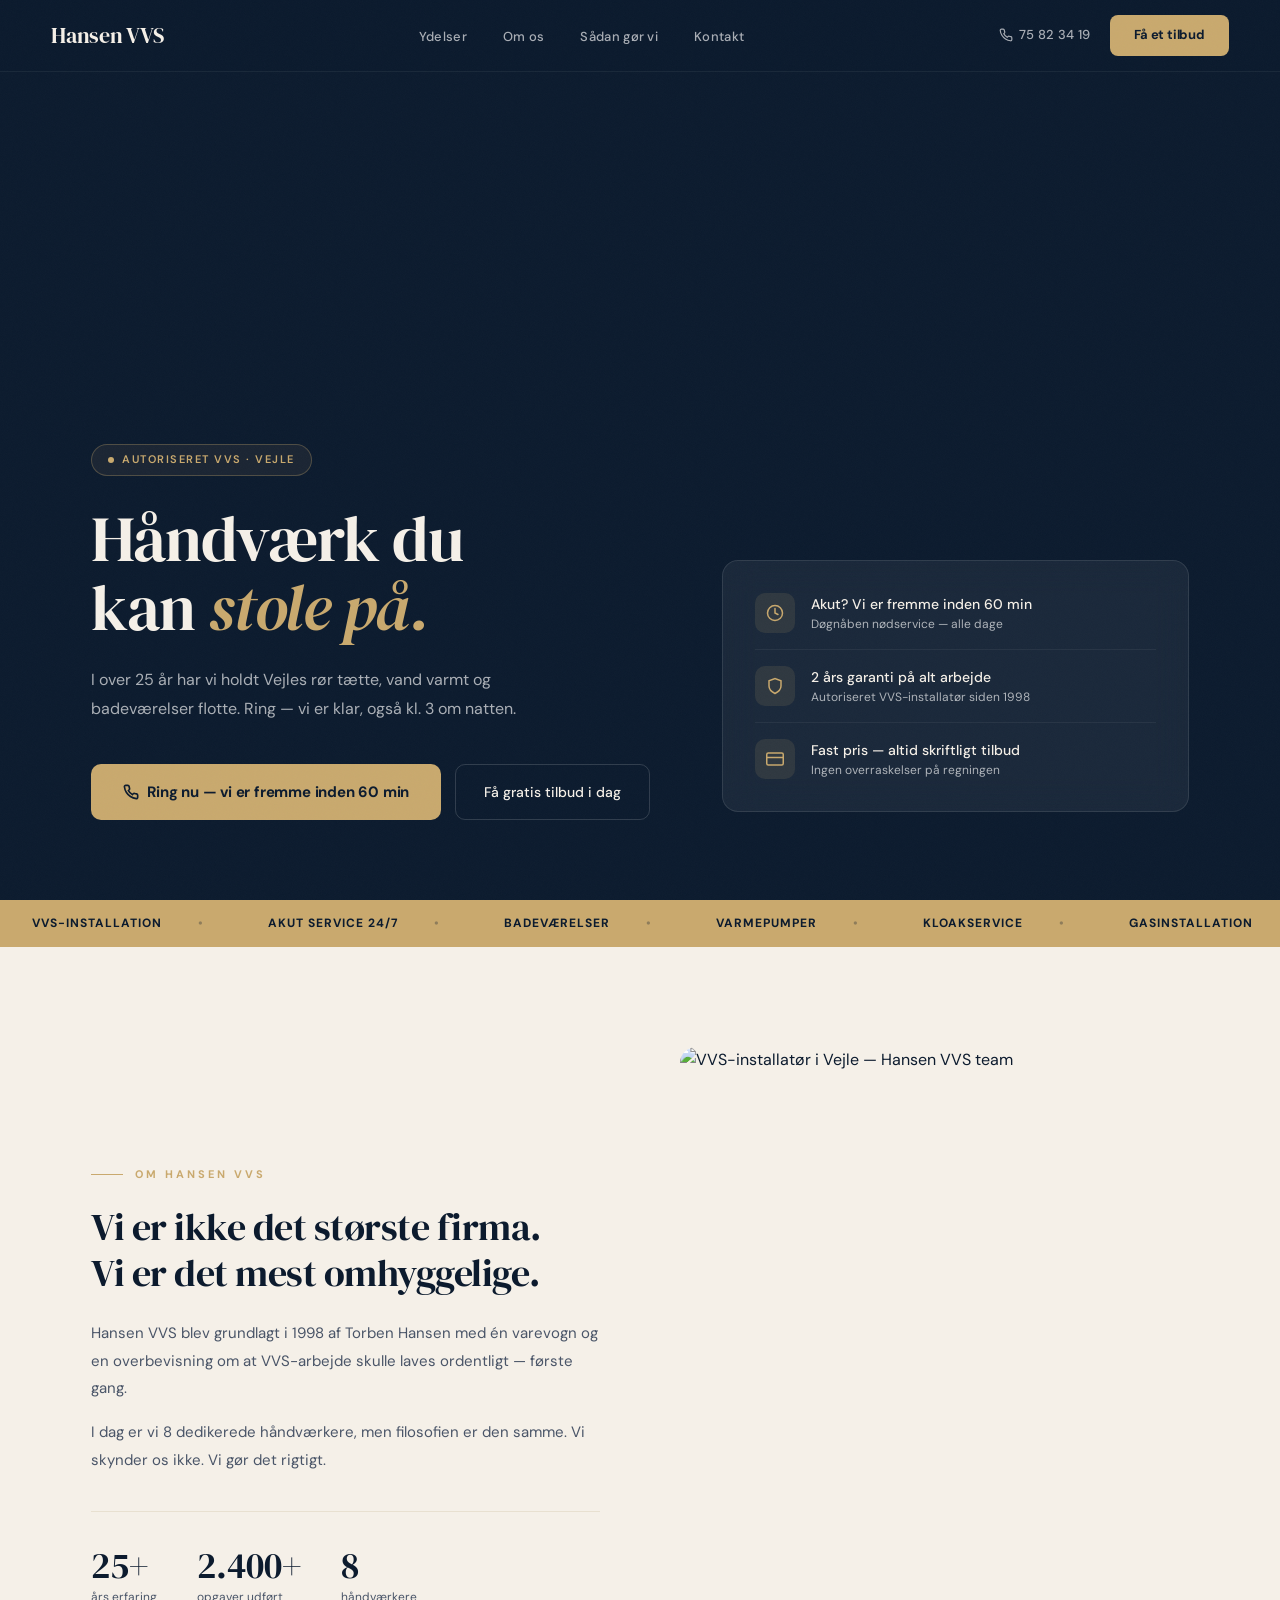
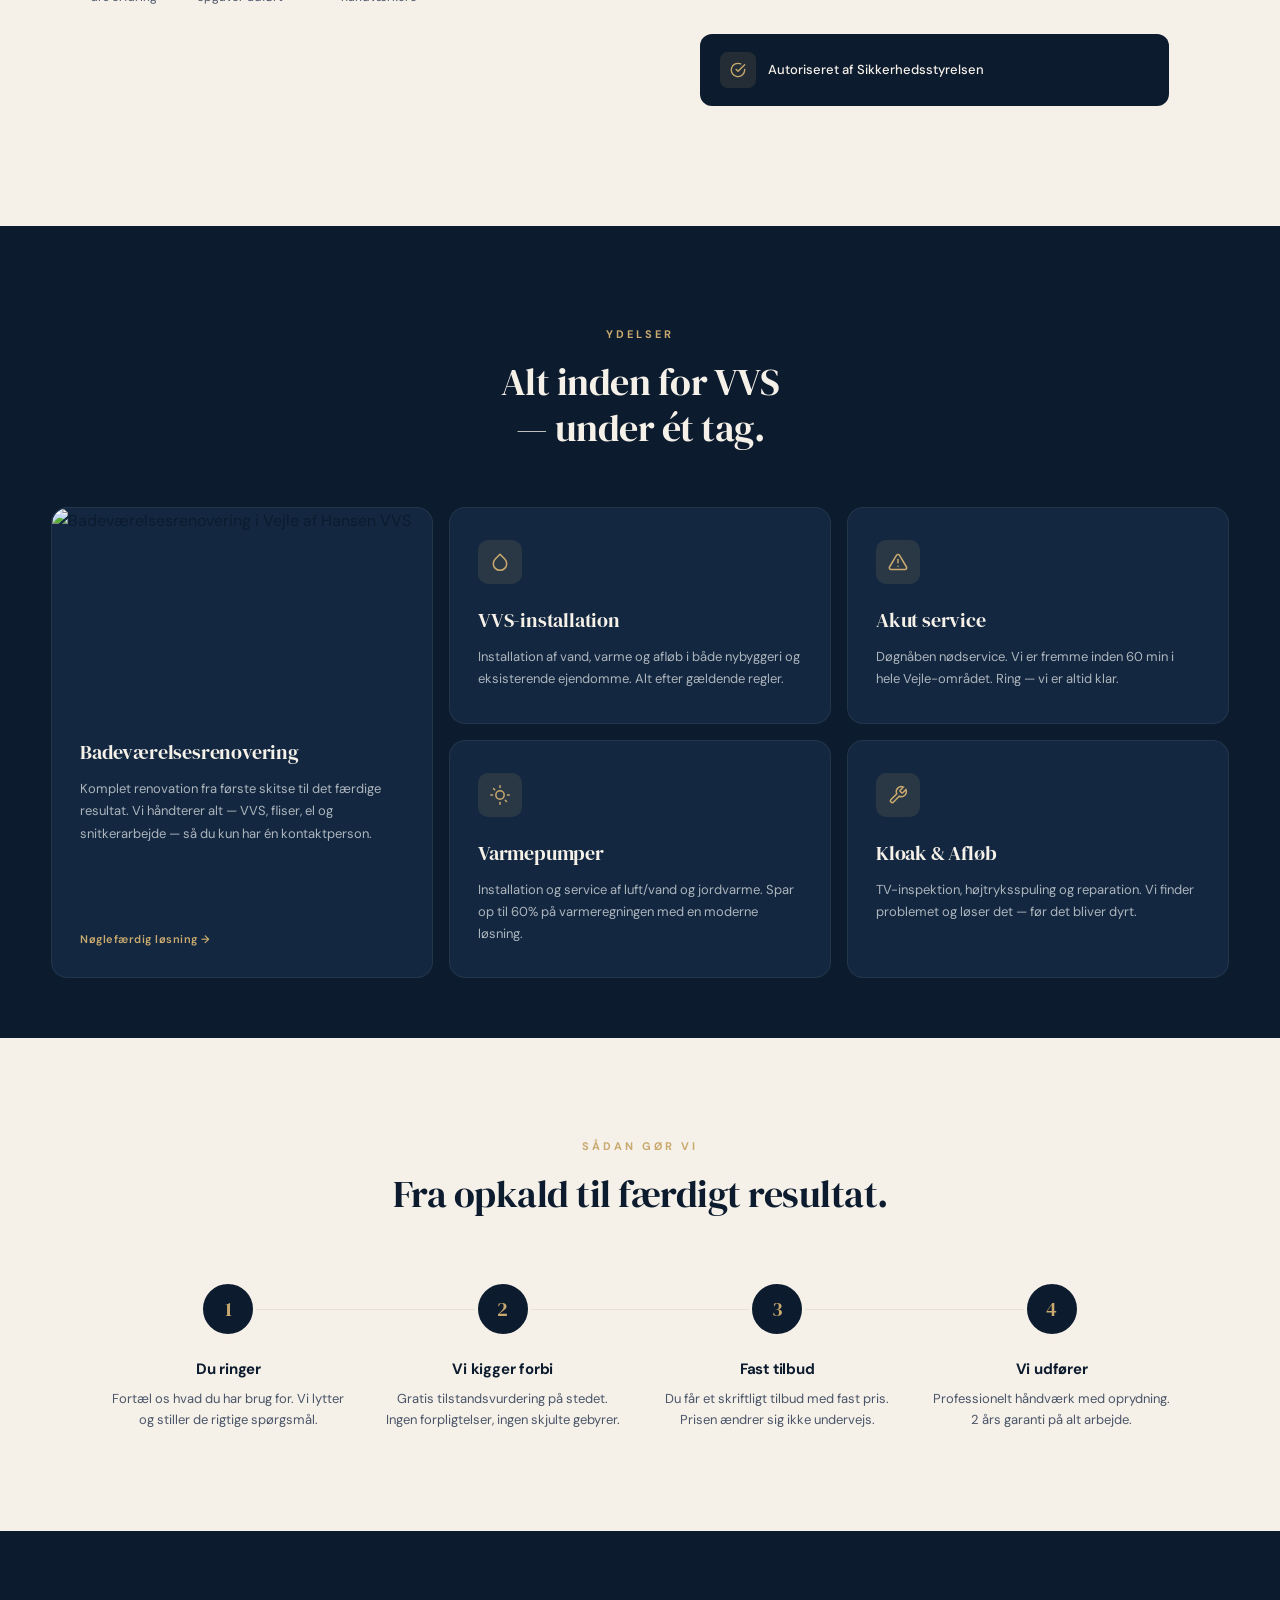
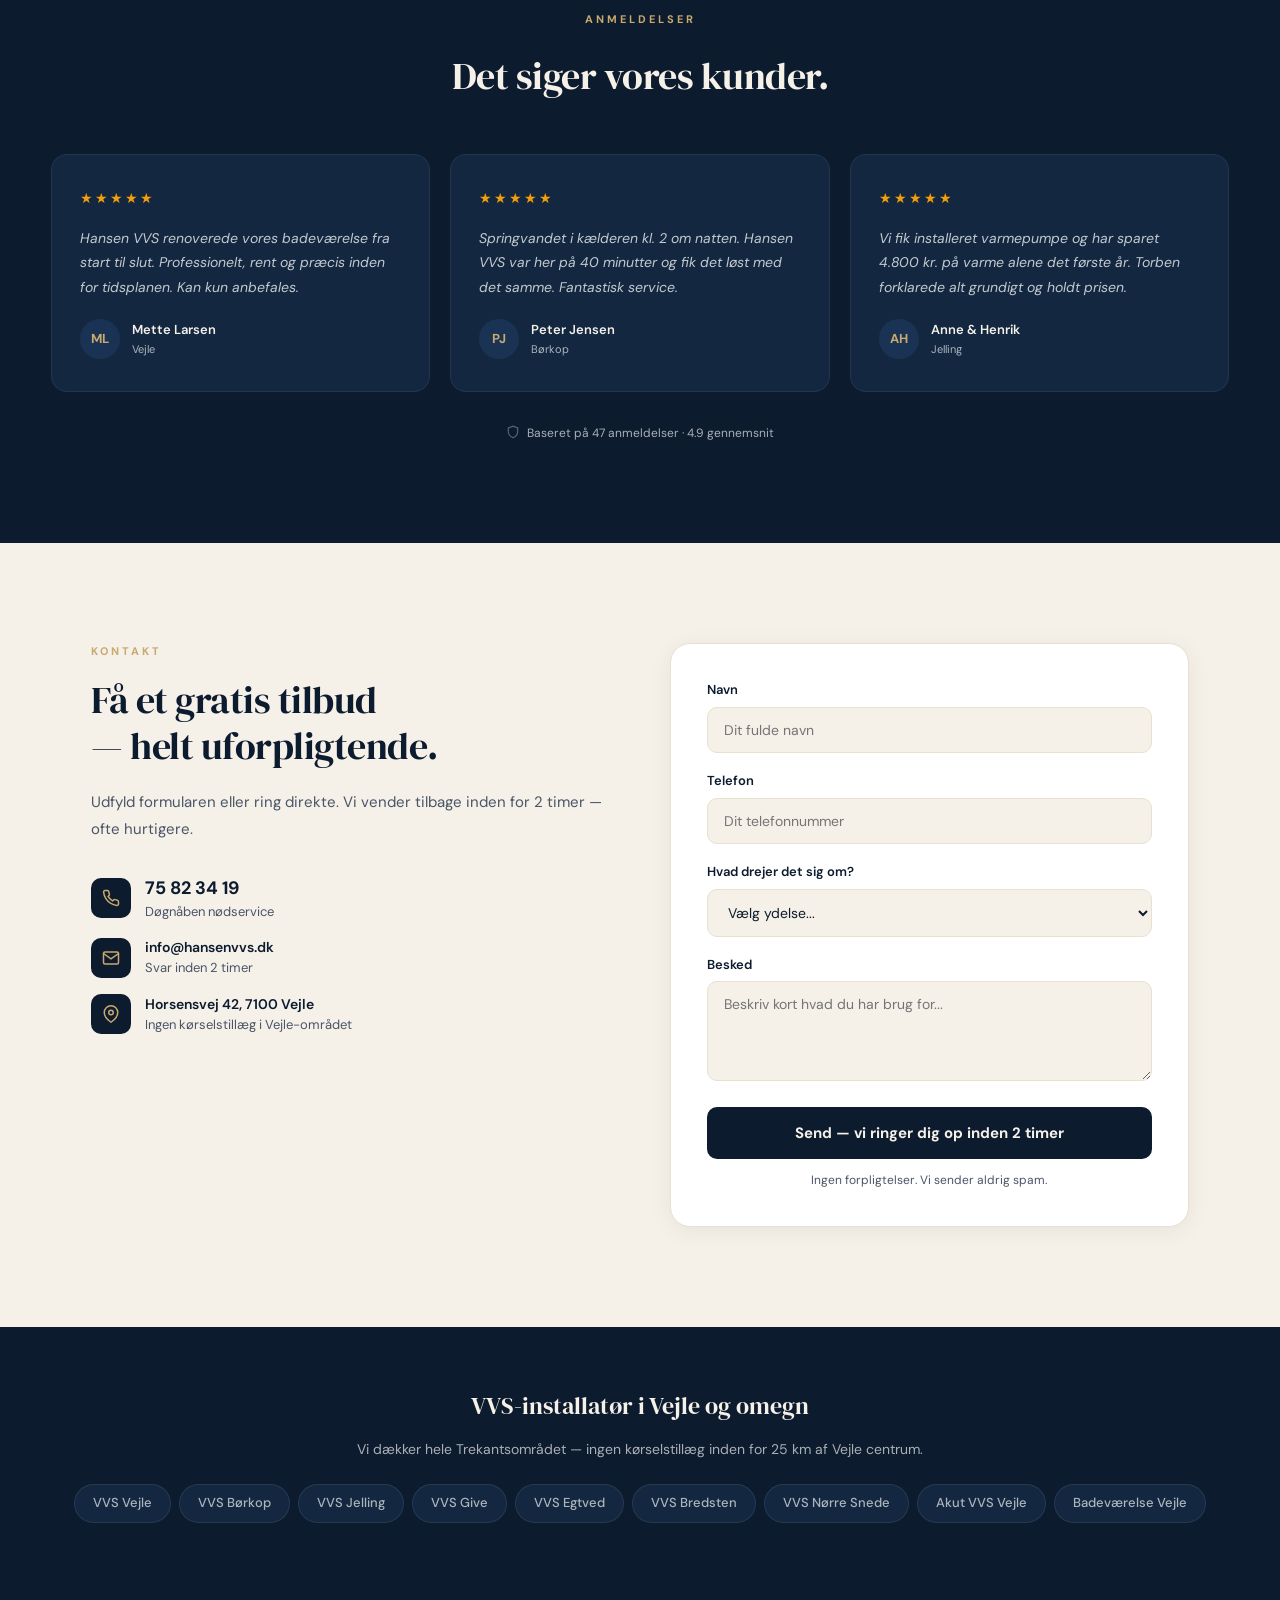
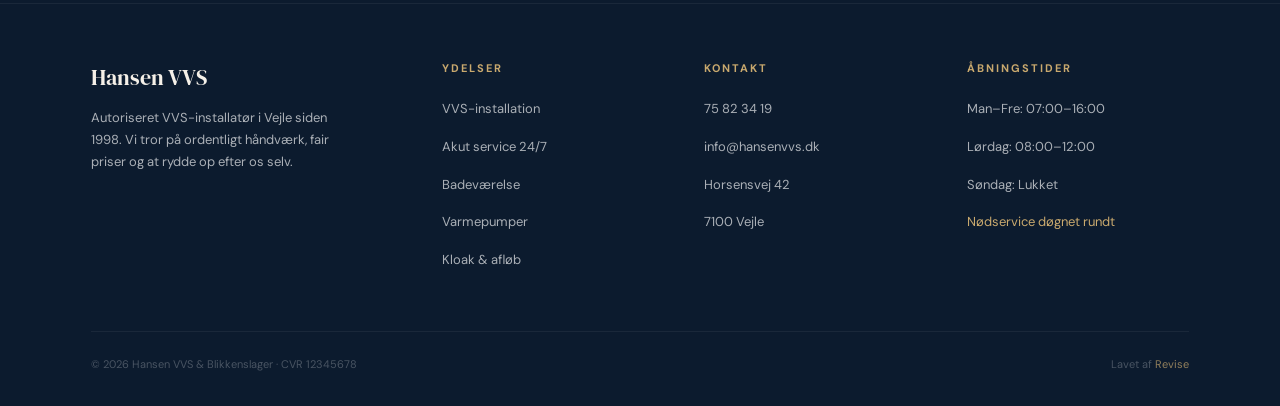
==== commit fe37f3a6: "Conversion + SEO optimering: formular, sticky CTA, schema, lokal SEO Baseret på UX/conversion feedba" ====
--- a/demo/efter/index.html
+++ b/demo/efter/index.html
@@ -3,8 +3,11 @@
 <head>
 <meta charset="UTF-8">
 <meta name="viewport" content="width=device-width, initial-scale=1.0">
-<meta name="description" content="Hansen VVS — Autoriseret VVS-installatør i Vejle med 25+ års erfaring. Akut service, badeværelser, varmepumper og kloakarbejde.">
-<title>Hansen VVS — Autoriseret VVS i Vejle</title>
+<meta name="description" content="Hansen VVS — Autoriseret VVS-installatør i Vejle, Børkop, Jelling og Give. 25+ års erfaring. Døgnåben akut service, badeværelser, varmepumper og kloakarbejde.">
+<title>VVS-installatør i Vejle — Hansen VVS | Akut service 24/7</title>
+<script type="application/ld+json">
+{"@context":"https://schema.org","@type":"LocalBusiness","name":"Hansen VVS & Blikkenslager","image":"https://images.unsplash.com/photo-1504328345606-18bbc8c9d7d1?w=800","@id":"","url":"https://hansenvvs.dk","telephone":"+4575823419","address":{"@type":"PostalAddress","streetAddress":"Horsensvej 42","addressLocality":"Vejle","postalCode":"7100","addressCountry":"DK"},"geo":{"@type":"GeoCoordinates","latitude":55.7113,"longitude":9.5364},"openingHoursSpecification":[{"@type":"OpeningHoursSpecification","dayOfWeek":["Monday","Tuesday","Wednesday","Thursday","Friday"],"opens":"07:00","closes":"16:00"},{"@type":"OpeningHoursSpecification","dayOfWeek":"Saturday","opens":"08:00","closes":"12:00"}],"priceRange":"$$","areaServed":["Vejle","Børkop","Jelling","Give","Egtved","Bredsten"],"aggregateRating":{"@type":"AggregateRating","ratingValue":"4.9","reviewCount":"47"}}
+</script>
 <link rel="preconnect" href="https://fonts.googleapis.com">
 <link href="https://fonts.googleapis.com/css2?family=DM+Sans:ital,opsz,wght@0,9..40,300;0,9..40,400;0,9..40,500;0,9..40,600;0,9..40,700;1,9..40,400&family=DM+Serif+Display&display=swap" rel="stylesheet">
 <style>
@@ -417,6 +420,90 @@
 .footer-credit { font-size: 11px; color: rgba(255,255,255,0.25); }
 .footer-credit a { color: var(--warm); text-decoration: none; opacity: 0.7; }
 
+/* ═══ CONTACT FORM ═══ */
+.contact { padding: 100px clamp(24px, 4vw, 56px); max-width: 1200px; margin: 0 auto; }
+.contact-grid { display: grid; grid-template-columns: 1fr 1fr; gap: 60px; align-items: start; }
+.contact .eyebrow {
+  font-size: 11px; font-weight: 700; letter-spacing: 3px;
+  text-transform: uppercase; color: var(--warm); margin-bottom: 16px;
+}
+.contact .head-title {
+  font-family: var(--serif); font-size: clamp(28px, 3vw, 40px);
+  font-weight: 400; letter-spacing: -0.5px; line-height: 1.2; margin-bottom: 20px;
+}
+.contact-text { font-size: 15px; color: var(--text-mid); line-height: 1.8; margin-bottom: 32px; }
+.contact-info-list { list-style: none; display: flex; flex-direction: column; gap: 16px; }
+.contact-info-item { display: flex; align-items: center; gap: 14px; }
+.contact-info-icon {
+  width: 40px; height: 40px; border-radius: 10px;
+  background: var(--navy); color: var(--warm);
+  display: flex; align-items: center; justify-content: center; flex-shrink: 0;
+}
+.contact-info-icon svg { width: 18px; height: 18px; }
+.contact-info-text { font-size: 14px; line-height: 1.5; }
+.contact-info-text strong { display: block; font-size: 13px; color: var(--text-mid); font-weight: 400; }
+.contact-form {
+  background: var(--white); border-radius: 20px; padding: 36px;
+  box-shadow: 0 4px 24px rgba(0,0,0,0.06); border: 1px solid var(--cream-dark);
+}
+.form-group { margin-bottom: 18px; }
+.form-group label {
+  display: block; font-size: 13px; font-weight: 600; margin-bottom: 6px;
+  color: var(--text-dark);
+}
+.form-group input, .form-group textarea, .form-group select {
+  width: 100%; padding: 13px 16px; border: 1px solid var(--cream-dark);
+  border-radius: 10px; font-family: var(--sans); font-size: 14px;
+  color: var(--text-dark); background: var(--cream);
+  transition: border-color 0.3s;
+}
+.form-group input:focus, .form-group textarea:focus, .form-group select:focus {
+  outline: none; border-color: var(--warm);
+}
+.form-group textarea { resize: vertical; min-height: 100px; }
+.form-submit {
+  width: 100%; padding: 16px; border: none; border-radius: 10px;
+  background: var(--navy); color: var(--cream); font-family: var(--sans);
+  font-size: 15px; font-weight: 700; cursor: pointer; transition: all 0.3s;
+}
+.form-submit:hover { background: var(--navy-mid); }
+.form-note { text-align: center; margin-top: 12px; font-size: 12px; color: var(--text-mid); }
+
+/* ═══ AREA SEO ═══ */
+.area { padding: 60px clamp(24px, 4vw, 56px) 80px; background: var(--navy); }
+.area-inner { max-width: 1200px; margin: 0 auto; text-align: center; }
+.area h2 {
+  font-family: var(--serif); font-size: 24px; font-weight: 400;
+  color: var(--cream); margin-bottom: 12px;
+}
+.area p { font-size: 14px; color: var(--text-light); margin-bottom: 24px; }
+.area-tags { display: flex; flex-wrap: wrap; gap: 8px; justify-content: center; }
+.area-tag {
+  background: var(--navy-mid); border: 1px solid rgba(255,255,255,0.08);
+  padding: 8px 18px; border-radius: 100px;
+  font-size: 13px; font-weight: 500; color: var(--text-light);
+  transition: all 0.3s;
+}
+.area-tag:hover { border-color: rgba(201,169,110,0.25); color: var(--cream); }
+
+/* ═══ STICKY MOBILE CTA ═══ */
+.mobile-cta-bar {
+  display: none; position: fixed; bottom: 0; left: 0; right: 0; z-index: 99;
+  background: var(--navy); border-top: 1px solid rgba(255,255,255,0.1);
+  padding: 12px 16px; gap: 10px;
+}
+.mobile-cta-bar a {
+  flex: 1; text-align: center; padding: 14px; border-radius: 10px;
+  font-size: 14px; font-weight: 700; text-decoration: none;
+  display: flex; align-items: center; justify-content: center; gap: 6px;
+}
+.mobile-cta-bar .mcta-call { background: var(--warm); color: var(--navy); }
+.mobile-cta-bar .mcta-form { background: var(--navy-mid); color: var(--cream); border: 1px solid rgba(255,255,255,0.1); }
+
+@media (max-width: 1024px) {
+  .contact-grid { grid-template-columns: 1fr; }
+}
+
 /* ═══ ANIMATIONS ═══ */
 .fade-in {
   opacity: 0; transform: translateY(20px);
@@ -452,6 +539,8 @@
   .cta-box { padding: 48px 28px; }
   .footer-grid { grid-template-columns: 1fr; gap: 32px; }
   .footer-bottom { flex-direction: column; gap: 8px; text-align: center; }
+  .mobile-cta-bar { display: flex; }
+  body { padding-bottom: 72px; }
 }
 </style>
 </head>
@@ -467,11 +556,11 @@
     <li><a href="#kontakt">Kontakt</a></li>
   </ul>
   <div class="nav-right">
-    <a href="tel:75823419" class="nav-tel">
+    <a href="tel:+4575823419" class="nav-tel">
       <svg width="14" height="14" viewBox="0 0 24 24" fill="none" stroke="currentColor" stroke-width="2" stroke-linecap="round"><path d="M22 16.92v3a2 2 0 01-2.18 2 19.79 19.79 0 01-8.63-3.07 19.5 19.5 0 01-6-6 19.79 19.79 0 01-3.07-8.67A2 2 0 014.11 2h3a2 2 0 012 1.72c.127.96.361 1.903.7 2.81a2 2 0 01-.45 2.11L8.09 9.91a16 16 0 006 6l1.27-1.27a2 2 0 012.11-.45c.907.339 1.85.573 2.81.7A2 2 0 0122 16.92z"/></svg>
       75 82 34 19
     </a>
-    <a href="tel:75823419" class="nav-cta">F&aring; et tilbud</a>
+    <a href="tel:+4575823419" class="nav-cta">F&aring; et tilbud</a>
   </div>
 </nav>
 
@@ -484,11 +573,11 @@
       <h1>H&aring;ndv&aelig;rk du<br>kan <em>stole p&aring;.</em></h1>
       <p class="hero-desc">I over 25 &aring;r har vi holdt Vejles r&oslash;r t&aelig;tte, vand varmt og badev&aelig;relser flotte. Ring — vi er klar, ogs&aring; kl. 3 om natten.</p>
       <div class="hero-actions">
-        <a href="tel:75823419" class="btn-gold">
+        <a href="tel:+4575823419" class="btn-gold">
           <svg width="16" height="16" viewBox="0 0 24 24" fill="none" stroke="currentColor" stroke-width="2.5" stroke-linecap="round"><path d="M22 16.92v3a2 2 0 01-2.18 2 19.79 19.79 0 01-8.63-3.07 19.5 19.5 0 01-6-6 19.79 19.79 0 01-3.07-8.67A2 2 0 014.11 2h3a2 2 0 012 1.72c.127.96.361 1.903.7 2.81a2 2 0 01-.45 2.11L8.09 9.91a16 16 0 006 6l1.27-1.27a2 2 0 012.11-.45c.907.339 1.85.573 2.81.7A2 2 0 0122 16.92z"/></svg>
-          Ring 75 82 34 19
+          Ring nu — vi er fremme inden 60 min
         </a>
-        <a href="#ydelser" class="btn-ghost">Se vores ydelser &darr;</a>
+        <a href="#kontakt" class="btn-ghost">F&aring; gratis tilbud i dag</a>
       </div>
     </div>
     <div class="hero-card">
@@ -555,7 +644,7 @@
     </div>
   </div>
   <div class="intro-img fade-in">
-    <img src="https://images.unsplash.com/photo-1581578731548-c64695cc6952?w=600&q=80" alt="Hansen VVS team">
+    <img src="https://images.unsplash.com/photo-1581578731548-c64695cc6952?w=600&q=80" alt="VVS-installatør i Vejle — Hansen VVS team" loading="lazy">
     <div class="intro-img-badge">
       <div class="intro-img-badge-icon">
         <svg width="16" height="16" viewBox="0 0 24 24" fill="none" stroke="currentColor" stroke-width="2" stroke-linecap="round"><path d="M22 11.08V12a10 10 0 11-5.93-9.14"/><polyline points="22 4 12 14.01 9 11.01"/></svg>
@@ -575,7 +664,7 @@
     <div class="bento">
       <div class="bento-card featured fade-in">
         <div class="bento-featured-img">
-          <img src="https://images.unsplash.com/photo-1552321554-5fefe8c9ef14?w=600&q=80" alt="Badeværelsesrenovering">
+          <img src="https://images.unsplash.com/photo-1552321554-5fefe8c9ef14?w=600&q=80" alt="Badeværelsesrenovering i Vejle af Hansen VVS" loading="lazy">
         </div>
         <div class="bento-featured-body">
           <h3>Badev&aelig;relsesrenovering</h3>
@@ -694,16 +783,77 @@
   </div>
 </section>
 
-<!-- ═══ CTA ═══ -->
-<section class="cta" id="kontakt">
-  <div class="cta-box fade-in">
-    <h2>Klar til at f&aring; det <em>l&oslash;st?</em></h2>
-    <p>Ring til os — vi svarer altid. Eller send en besked, s&aring; ringer vi dig op inden for 2 timer.</p>
-    <a href="tel:75823419" class="btn-gold">
-      <svg width="18" height="18" viewBox="0 0 24 24" fill="none" stroke="currentColor" stroke-width="2.5" stroke-linecap="round"><path d="M22 16.92v3a2 2 0 01-2.18 2 19.79 19.79 0 01-8.63-3.07 19.5 19.5 0 01-6-6 19.79 19.79 0 01-3.07-8.67A2 2 0 014.11 2h3a2 2 0 012 1.72c.127.96.361 1.903.7 2.81a2 2 0 01-.45 2.11L8.09 9.91a16 16 0 006 6l1.27-1.27a2 2 0 012.11-.45c.907.339 1.85.573 2.81.7A2 2 0 0122 16.92z"/></svg>
-      Ring 75 82 34 19
-    </a>
-    <div class="cta-note">Gratis tilbud &middot; Ingen forpligtelser &middot; Svar inden 2 timer</div>
+<!-- ═══ CONTACT ═══ -->
+<section class="contact" id="kontakt">
+  <div class="contact-grid">
+    <div class="fade-in">
+      <div class="eyebrow">Kontakt</div>
+      <h2 class="head-title" style="font-family:var(--serif);letter-spacing:-0.5px;">F&aring; et gratis tilbud<br>— helt uforpligtende.</h2>
+      <p class="contact-text">Udfyld formularen eller ring direkte. Vi vender tilbage inden for 2 timer — ofte hurtigere.</p>
+      <ul class="contact-info-list">
+        <li class="contact-info-item">
+          <div class="contact-info-icon"><svg viewBox="0 0 24 24" fill="none" stroke="currentColor" stroke-width="2" stroke-linecap="round"><path d="M22 16.92v3a2 2 0 01-2.18 2 19.79 19.79 0 01-8.63-3.07 19.5 19.5 0 01-6-6 19.79 19.79 0 01-3.07-8.67A2 2 0 014.11 2h3a2 2 0 012 1.72c.127.96.361 1.903.7 2.81a2 2 0 01-.45 2.11L8.09 9.91a16 16 0 006 6l1.27-1.27a2 2 0 012.11-.45c.907.339 1.85.573 2.81.7A2 2 0 0122 16.92z"/></svg></div>
+          <div class="contact-info-text"><a href="tel:+4575823419" style="color:var(--text-dark);text-decoration:none;font-weight:700;font-size:18px;">75 82 34 19</a><strong>D&oslash;gn&aring;ben n&oslash;dservice</strong></div>
+        </li>
+        <li class="contact-info-item">
+          <div class="contact-info-icon"><svg viewBox="0 0 24 24" fill="none" stroke="currentColor" stroke-width="2" stroke-linecap="round"><path d="M4 4h16c1.1 0 2 .9 2 2v12c0 1.1-.9 2-2 2H4c-1.1 0-2-.9-2-2V6c0-1.1.9-2 2-2z"/><polyline points="22,6 12,13 2,6"/></svg></div>
+          <div class="contact-info-text"><a href="mailto:info@hansenvvs.dk" style="color:var(--text-dark);text-decoration:none;font-weight:600;">info@hansenvvs.dk</a><strong>Svar inden 2 timer</strong></div>
+        </li>
+        <li class="contact-info-item">
+          <div class="contact-info-icon"><svg viewBox="0 0 24 24" fill="none" stroke="currentColor" stroke-width="2" stroke-linecap="round"><path d="M21 10c0 7-9 13-9 13s-9-6-9-13a9 9 0 0118 0z"/><circle cx="12" cy="10" r="3"/></svg></div>
+          <div class="contact-info-text"><span style="font-weight:600;">Horsensvej 42, 7100 Vejle</span><strong>Ingen k&oslash;rselstill&aelig;g i Vejle-omr&aring;det</strong></div>
+        </li>
+      </ul>
+    </div>
+    <div class="contact-form fade-in">
+      <form onsubmit="return false;">
+        <div class="form-group">
+          <label for="name">Navn</label>
+          <input type="text" id="name" placeholder="Dit fulde navn">
+        </div>
+        <div class="form-group">
+          <label for="phone">Telefon</label>
+          <input type="tel" id="phone" placeholder="Dit telefonnummer">
+        </div>
+        <div class="form-group">
+          <label for="service">Hvad drejer det sig om?</label>
+          <select id="service">
+            <option value="">V&aelig;lg ydelse...</option>
+            <option>VVS-installation</option>
+            <option>Akut service / n&oslash;dservice</option>
+            <option>Badev&aelig;relsesrenovering</option>
+            <option>Varmepumpe</option>
+            <option>Kloak &amp; afl&oslash;b</option>
+            <option>Andet</option>
+          </select>
+        </div>
+        <div class="form-group">
+          <label for="msg">Besked</label>
+          <textarea id="msg" placeholder="Beskriv kort hvad du har brug for..."></textarea>
+        </div>
+        <button type="submit" class="form-submit">Send — vi ringer dig op inden 2 timer</button>
+        <p class="form-note">Ingen forpligtelser. Vi sender aldrig spam.</p>
+      </form>
+    </div>
+  </div>
+</section>
+
+<!-- ═══ AREA SEO ═══ -->
+<section class="area">
+  <div class="area-inner fade-in">
+    <h2>VVS-installat&oslash;r i Vejle og omegn</h2>
+    <p>Vi d&aelig;kker hele Trekantsomr&aring;det — ingen k&oslash;rselstill&aelig;g inden for 25 km af Vejle centrum.</p>
+    <div class="area-tags">
+      <span class="area-tag">VVS Vejle</span>
+      <span class="area-tag">VVS B&oslash;rkop</span>
+      <span class="area-tag">VVS Jelling</span>
+      <span class="area-tag">VVS Give</span>
+      <span class="area-tag">VVS Egtved</span>
+      <span class="area-tag">VVS Bredsten</span>
+      <span class="area-tag">VVS N&oslash;rre Snede</span>
+      <span class="area-tag">Akut VVS Vejle</span>
+      <span class="area-tag">Badev&aelig;relse Vejle</span>
+    </div>
   </div>
 </section>
 
@@ -728,7 +878,7 @@
       <div class="footer-col">
         <h4>Kontakt</h4>
         <ul>
-          <li><a href="tel:75823419">75 82 34 19</a></li>
+          <li><a href="tel:+4575823419">75 82 34 19</a></li>
           <li><a href="mailto:info@hansenvvs.dk">info@hansenvvs.dk</a></li>
           <li><a href="#">Horsensvej 42</a></li>
           <li><a href="#">7100 Vejle</a></li>
@@ -750,6 +900,18 @@
     </div>
   </div>
 </footer>
+
+<!-- ═══ STICKY MOBILE CTA ═══ -->
+<div class="mobile-cta-bar">
+  <a href="tel:+4575823419" class="mcta-call">
+    <svg width="16" height="16" viewBox="0 0 24 24" fill="none" stroke="currentColor" stroke-width="2.5" stroke-linecap="round"><path d="M22 16.92v3a2 2 0 01-2.18 2 19.79 19.79 0 01-8.63-3.07 19.5 19.5 0 01-6-6 19.79 19.79 0 01-3.07-8.67A2 2 0 014.11 2h3a2 2 0 012 1.72c.127.96.361 1.903.7 2.81a2 2 0 01-.45 2.11L8.09 9.91a16 16 0 006 6l1.27-1.27a2 2 0 012.11-.45c.907.339 1.85.573 2.81.7A2 2 0 0122 16.92z"/></svg>
+    Ring nu
+  </a>
+  <a href="#kontakt" class="mcta-form">
+    <svg width="16" height="16" viewBox="0 0 24 24" fill="none" stroke="currentColor" stroke-width="2" stroke-linecap="round"><path d="M4 4h16c1.1 0 2 .9 2 2v12c0 1.1-.9 2-2 2H4c-1.1 0-2-.9-2-2V6c0-1.1.9-2 2-2z"/><polyline points="22,6 12,13 2,6"/></svg>
+    F&aring; tilbud
+  </a>
+</div>
 
 <script>
   var obs = new IntersectionObserver(function(entries) {
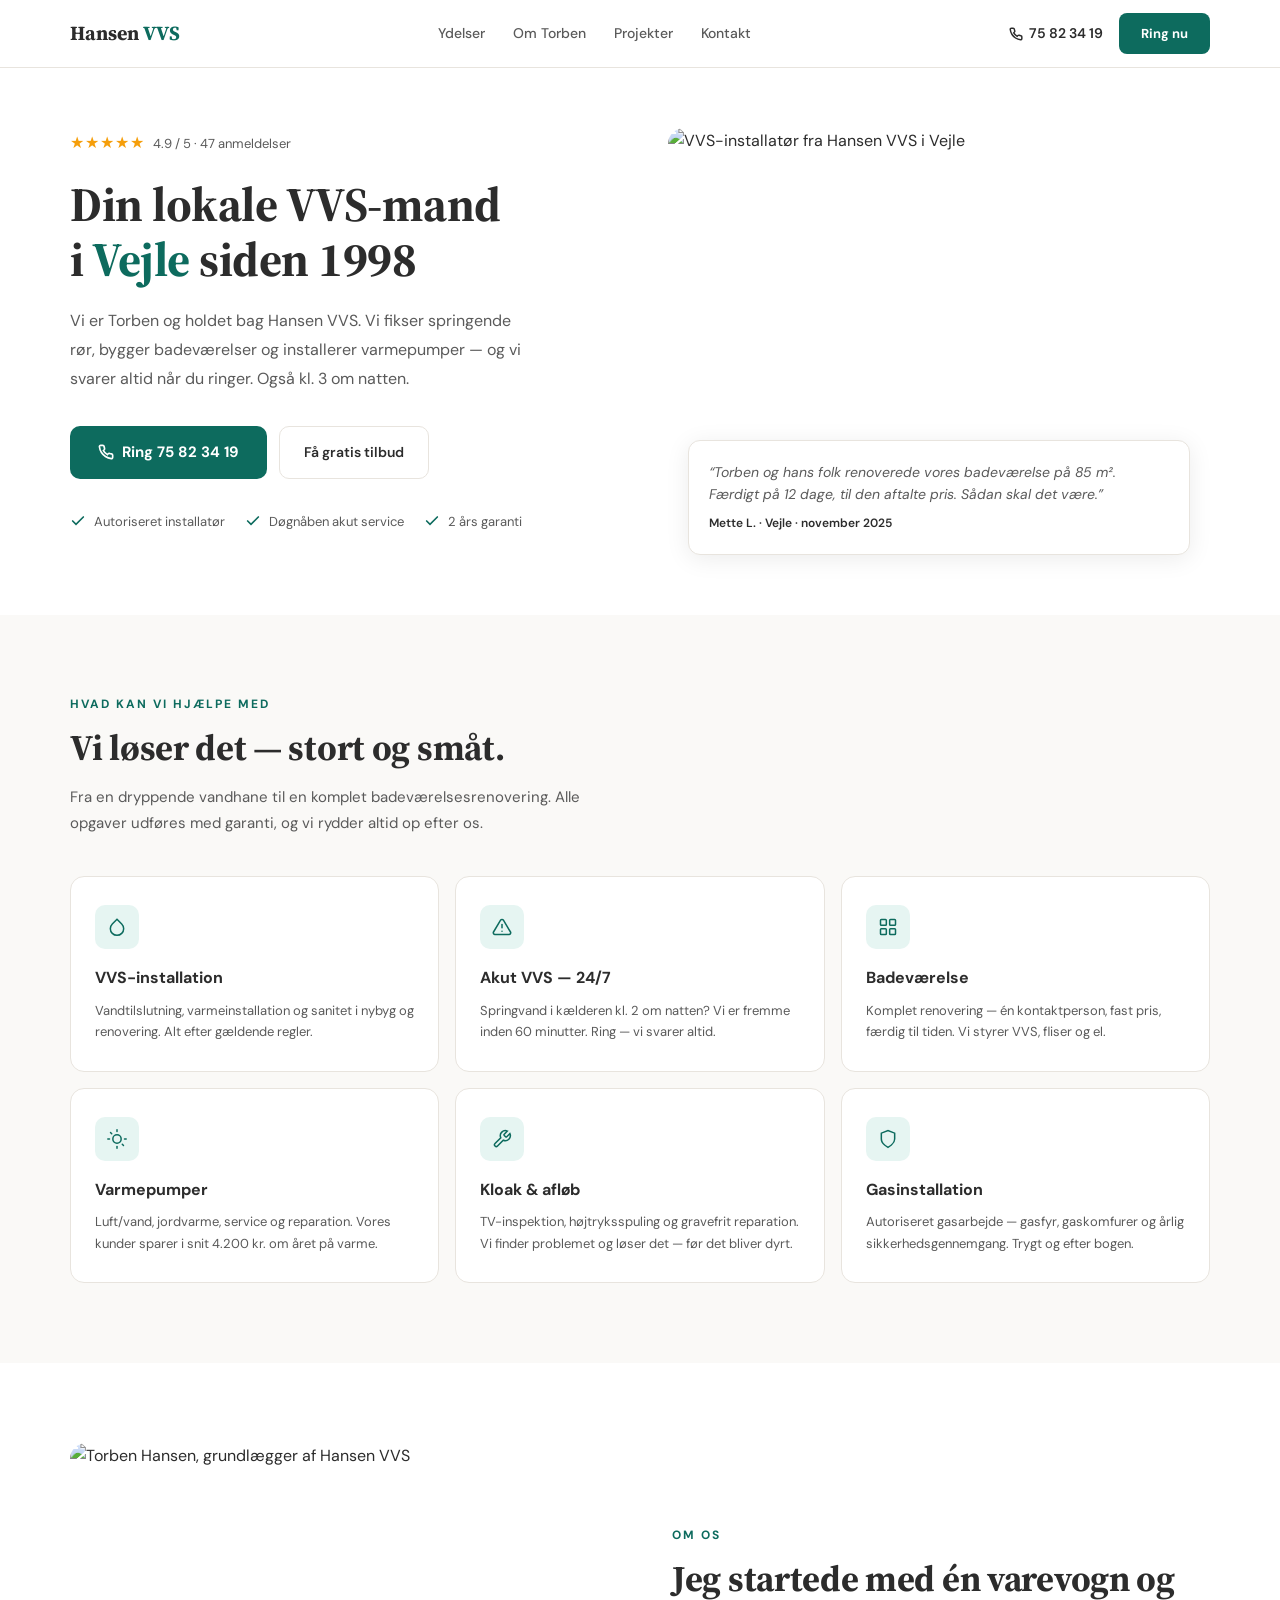
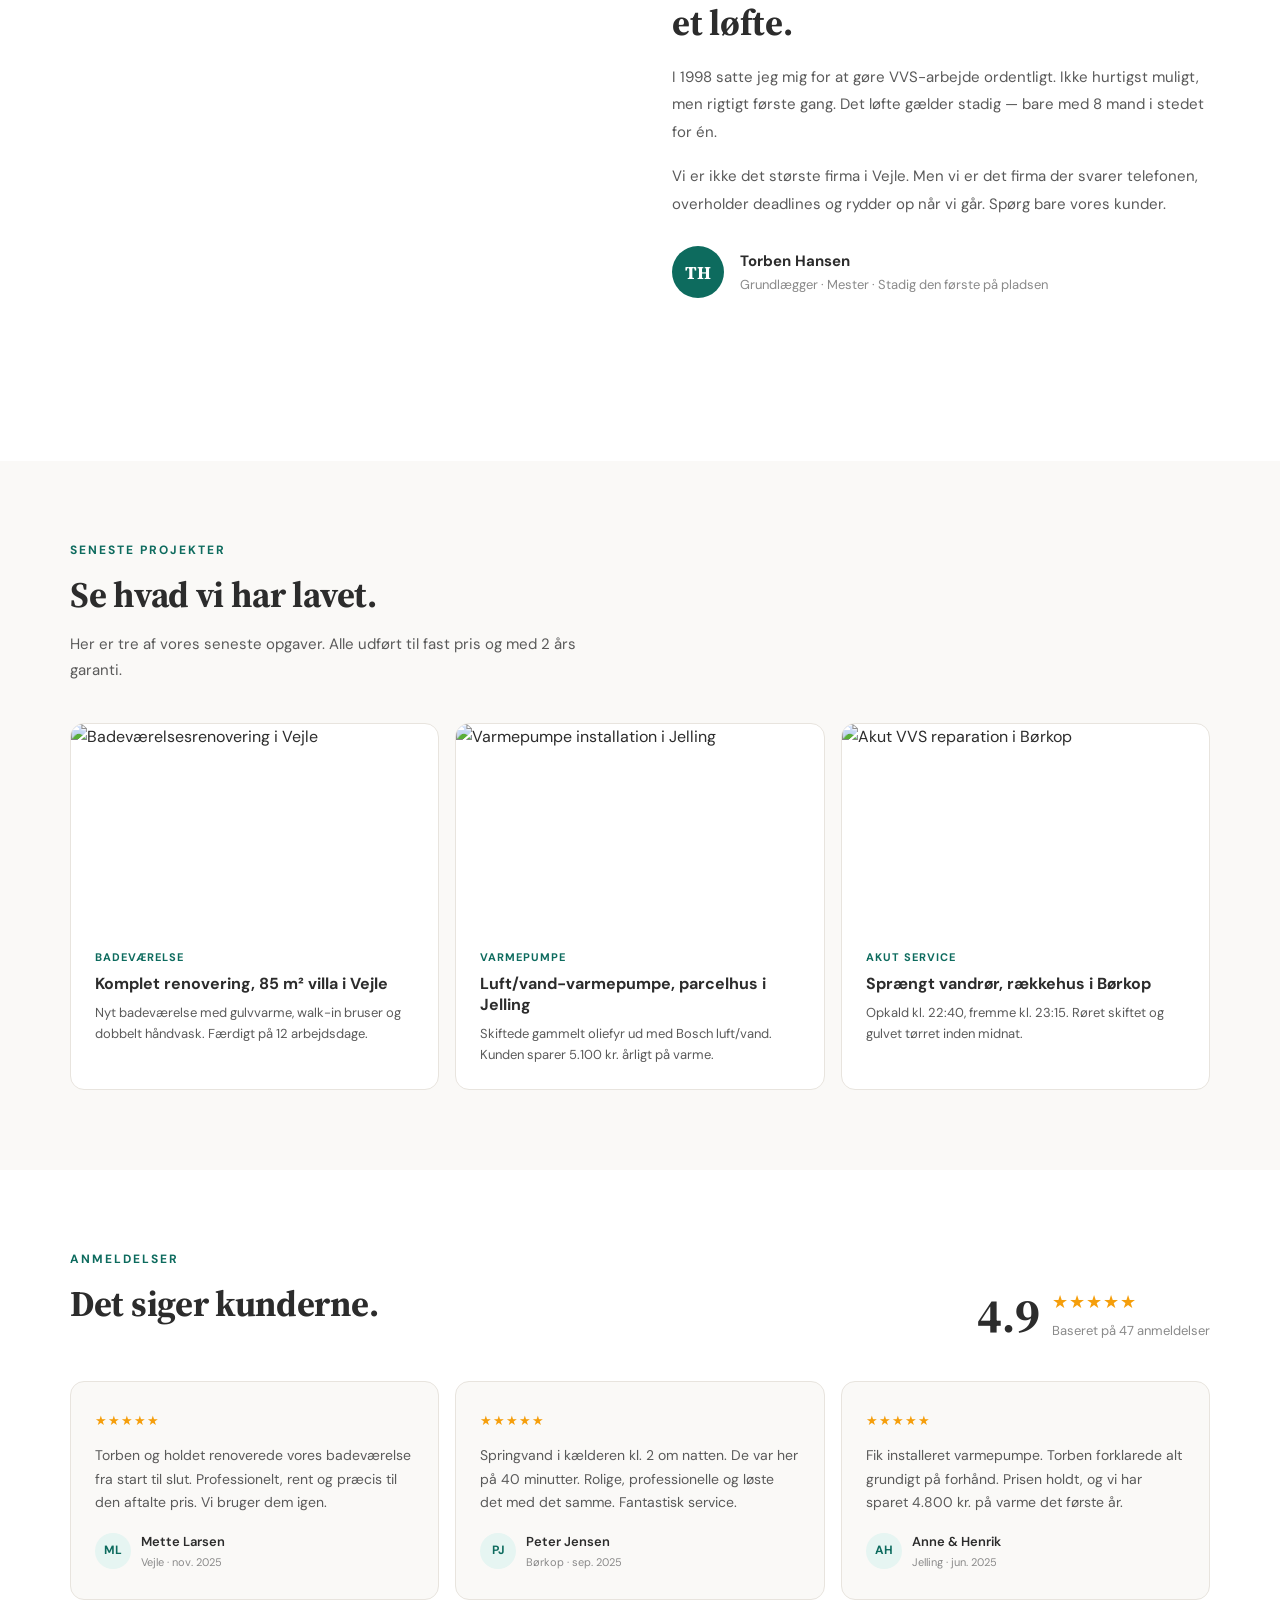
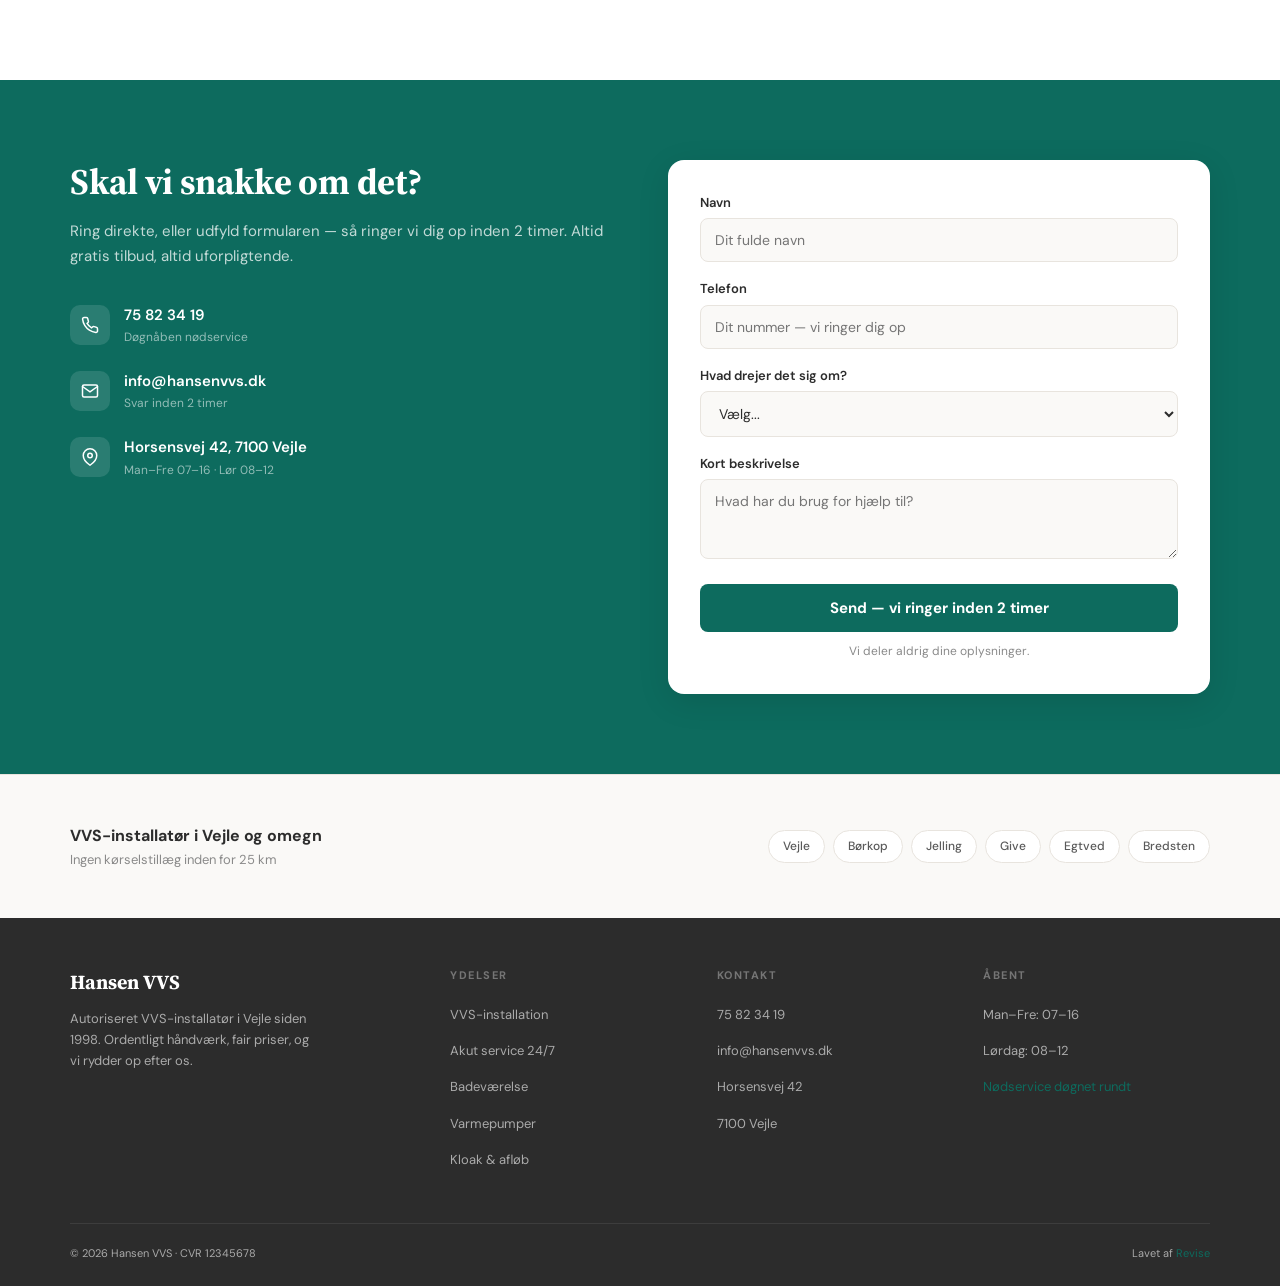
==== commit 33f1fc5b: "Udskift hero-billede: rengøring → VVS-mand med vandhane Billedet af rengøringsdamen passede ikke til" ====
--- a/demo/efter/index.html
+++ b/demo/efter/index.html
@@ -3,927 +3,443 @@
 <head>
 <meta charset="UTF-8">
 <meta name="viewport" content="width=device-width, initial-scale=1.0">
-<meta name="description" content="Hansen VVS — Autoriseret VVS-installatør i Vejle, Børkop, Jelling og Give. 25+ års erfaring. Døgnåben akut service, badeværelser, varmepumper og kloakarbejde.">
+<meta name="description" content="Hansen VVS — Autoriseret VVS-installatør i Vejle, Børkop, Jelling og Give. Døgnåben akut service. Ring 75 82 34 19.">
 <title>VVS-installatør i Vejle — Hansen VVS | Akut service 24/7</title>
 <script type="application/ld+json">
-{"@context":"https://schema.org","@type":"LocalBusiness","name":"Hansen VVS & Blikkenslager","image":"https://images.unsplash.com/photo-1504328345606-18bbc8c9d7d1?w=800","@id":"","url":"https://hansenvvs.dk","telephone":"+4575823419","address":{"@type":"PostalAddress","streetAddress":"Horsensvej 42","addressLocality":"Vejle","postalCode":"7100","addressCountry":"DK"},"geo":{"@type":"GeoCoordinates","latitude":55.7113,"longitude":9.5364},"openingHoursSpecification":[{"@type":"OpeningHoursSpecification","dayOfWeek":["Monday","Tuesday","Wednesday","Thursday","Friday"],"opens":"07:00","closes":"16:00"},{"@type":"OpeningHoursSpecification","dayOfWeek":"Saturday","opens":"08:00","closes":"12:00"}],"priceRange":"$$","areaServed":["Vejle","Børkop","Jelling","Give","Egtved","Bredsten"],"aggregateRating":{"@type":"AggregateRating","ratingValue":"4.9","reviewCount":"47"}}
+{"@context":"https://schema.org","@type":"LocalBusiness","name":"Hansen VVS & Blikkenslager","telephone":"+4575823419","address":{"@type":"PostalAddress","streetAddress":"Horsensvej 42","addressLocality":"Vejle","postalCode":"7100","addressCountry":"DK"},"areaServed":["Vejle","Børkop","Jelling","Give","Egtved"],"aggregateRating":{"@type":"AggregateRating","ratingValue":"4.9","reviewCount":"47"}}
 </script>
 <link rel="preconnect" href="https://fonts.googleapis.com">
-<link href="https://fonts.googleapis.com/css2?family=DM+Sans:ital,opsz,wght@0,9..40,300;0,9..40,400;0,9..40,500;0,9..40,600;0,9..40,700;1,9..40,400&family=DM+Serif+Display&display=swap" rel="stylesheet">
+<link href="https://fonts.googleapis.com/css2?family=Source+Serif+4:ital,wght@0,400;0,600;0,700;1,400&family=DM+Sans:wght@400;500;600;700&display=swap" rel="stylesheet">
 <style>
-*, *::before, *::after { margin: 0; padding: 0; box-sizing: border-box; }
-
-:root {
-  --navy: #0c1b2e;
-  --navy-mid: #132840;
-  --navy-light: #1a3355;
-  --cream: #f5f0e8;
-  --cream-dark: #e8e0d0;
-  --warm: #c9a96e;
-  --warm-light: #d4bb8a;
-  --warm-glow: rgba(201,169,110,0.12);
-  --white: #ffffff;
-  --text-dark: #0c1b2e;
-  --text-mid: #4a5568;
-  --text-light: rgba(255,255,255,0.65);
-  --serif: 'DM Serif Display', Georgia, serif;
-  --sans: 'DM Sans', -apple-system, BlinkMacSystemFont, sans-serif;
+*,*::before,*::after{margin:0;padding:0;box-sizing:border-box}
+:root{
+  --teal:#0d6b5e;--teal-dark:#095249;--teal-light:#e6f5f2;
+  --amber:#d4853b;--amber-light:#fdf3e8;
+  --bg:#faf9f7;--white:#ffffff;--border:#e8e4de;
+  --text:#2c2c2c;--text-mid:#5a5a5a;--text-light:#8a8a8a;
+  --serif:'Source Serif 4',Georgia,serif;
+  --sans:'DM Sans',-apple-system,sans-serif;
+  --max:1140px;
 }
-
-html { scroll-behavior: smooth; }
-
-body {
-  font-family: var(--sans);
-  background: var(--cream);
-  color: var(--text-dark);
-  line-height: 1.6;
-  -webkit-font-smoothing: antialiased;
-  overflow-x: hidden;
+html{scroll-behavior:smooth}
+body{font-family:var(--sans);background:var(--bg);color:var(--text);line-height:1.65;-webkit-font-smoothing:antialiased}
+
+/* ── NAV ── */
+.nav{position:fixed;top:0;left:0;right:0;z-index:100;background:var(--white);border-bottom:1px solid var(--border);height:68px;display:flex;align-items:center;padding:0 clamp(20px,4vw,48px)}
+.nav-inner{max-width:var(--max);margin:0 auto;width:100%;display:flex;align-items:center;justify-content:space-between}
+.nav-brand{font-family:var(--serif);font-size:20px;font-weight:700;color:var(--text);text-decoration:none}
+.nav-brand span{color:var(--teal)}
+.nav-links{display:flex;gap:28px;list-style:none}
+.nav-links a{font-size:14px;color:var(--text-mid);text-decoration:none;font-weight:500;transition:color .2s}
+.nav-links a:hover{color:var(--teal)}
+.nav-right{display:flex;align-items:center;gap:16px}
+.nav-tel{font-size:14px;color:var(--text);text-decoration:none;font-weight:600;display:flex;align-items:center;gap:6px}
+.nav-cta{background:var(--teal);color:#fff;padding:10px 22px;border-radius:8px;font-size:13px;font-weight:700;text-decoration:none;transition:background .2s}
+.nav-cta:hover{background:var(--teal-dark)}
+
+/* ── HERO ── */
+.hero{padding:128px clamp(20px,4vw,48px) 80px;background:var(--white)}
+.hero-inner{max-width:var(--max);margin:0 auto;display:grid;grid-template-columns:1fr 1fr;gap:56px;align-items:center}
+.hero-trust{display:flex;align-items:center;gap:8px;margin-bottom:20px}
+.hero-stars{color:#f59e0b;font-size:16px;letter-spacing:1px}
+.hero-trust-text{font-size:13px;color:var(--text-mid)}
+.hero h1{font-family:var(--serif);font-size:clamp(32px,4vw,48px);font-weight:700;line-height:1.15;letter-spacing:-.5px;margin-bottom:20px}
+.hero h1 .teal{color:var(--teal)}
+.hero-desc{font-size:16px;color:var(--text-mid);line-height:1.8;margin-bottom:32px;max-width:460px}
+.hero-actions{display:flex;gap:12px;flex-wrap:wrap;margin-bottom:32px}
+.btn-primary{display:inline-flex;align-items:center;gap:8px;background:var(--teal);color:#fff;padding:14px 28px;border-radius:10px;font-size:15px;font-weight:700;text-decoration:none;transition:all .2s}
+.btn-primary:hover{background:var(--teal-dark)}
+.btn-secondary{display:inline-flex;align-items:center;gap:6px;background:transparent;color:var(--text);padding:14px 24px;border:1.5px solid var(--border);border-radius:10px;font-size:14px;font-weight:600;text-decoration:none;transition:all .2s}
+.btn-secondary:hover{border-color:var(--teal);color:var(--teal)}
+.hero-badges{display:flex;gap:20px;flex-wrap:wrap}
+.hero-badge{display:flex;align-items:center;gap:8px;font-size:13px;color:var(--text-mid)}
+.hero-badge svg{color:var(--teal);flex-shrink:0}
+.hero-img-wrap{position:relative}
+.hero-img{border-radius:16px;overflow:hidden;aspect-ratio:4/3}
+.hero-img img{width:100%;height:100%;object-fit:cover}
+.hero-quote{position:absolute;bottom:-20px;left:20px;right:20px;background:var(--white);border-radius:12px;padding:20px;box-shadow:0 4px 24px rgba(0,0,0,.08);border:1px solid var(--border)}
+.hero-quote p{font-size:14px;font-style:italic;color:var(--text-mid);line-height:1.6;margin-bottom:8px}
+.hero-quote-author{font-size:12px;font-weight:600;color:var(--text)}
+
+/* ── SERVICES ── */
+.services{padding:80px clamp(20px,4vw,48px);background:var(--bg)}
+.services-inner{max-width:var(--max);margin:0 auto}
+.section-eyebrow{font-size:12px;font-weight:700;letter-spacing:2px;text-transform:uppercase;color:var(--teal);margin-bottom:12px}
+.section-title{font-family:var(--serif);font-size:clamp(26px,3vw,36px);font-weight:700;letter-spacing:-.3px;line-height:1.2;margin-bottom:16px}
+.section-desc{font-size:15px;color:var(--text-mid);max-width:520px;line-height:1.7;margin-bottom:40px}
+.srv-grid{display:grid;grid-template-columns:repeat(3,1fr);gap:16px}
+.srv-card{background:var(--white);border:1px solid var(--border);border-radius:14px;padding:28px 24px;transition:all .3s}
+.srv-card:hover{border-color:var(--teal);box-shadow:0 4px 16px rgba(13,107,94,.06)}
+.srv-icon{width:44px;height:44px;border-radius:10px;background:var(--teal-light);color:var(--teal);display:flex;align-items:center;justify-content:center;margin-bottom:16px}
+.srv-icon svg{width:20px;height:20px}
+.srv-card h3{font-size:16px;font-weight:700;margin-bottom:8px}
+.srv-card p{font-size:13px;color:var(--text-mid);line-height:1.65}
+
+/* ── ABOUT ── */
+.about{padding:80px clamp(20px,4vw,48px);background:var(--white)}
+.about-inner{max-width:var(--max);margin:0 auto;display:grid;grid-template-columns:1fr 1fr;gap:64px;align-items:center}
+.about-img{border-radius:16px;overflow:hidden;aspect-ratio:1}
+.about-img img{width:100%;height:100%;object-fit:cover}
+.about h2{font-family:var(--serif);font-size:clamp(26px,3vw,36px);font-weight:700;letter-spacing:-.3px;line-height:1.2;margin-bottom:20px}
+.about p{font-size:15px;color:var(--text-mid);line-height:1.85;margin-bottom:16px}
+.about-sig{margin-top:28px;display:flex;align-items:center;gap:16px}
+.about-sig-avatar{width:52px;height:52px;border-radius:50%;overflow:hidden;background:var(--teal-light)}
+.about-sig-avatar img{width:100%;height:100%;object-fit:cover}
+.about-sig-name{font-weight:700;font-size:15px}
+.about-sig-role{font-size:13px;color:var(--text-light)}
+
+/* ── PROJECTS ── */
+.projects{padding:80px clamp(20px,4vw,48px);background:var(--bg)}
+.projects-inner{max-width:var(--max);margin:0 auto}
+.proj-grid{display:grid;grid-template-columns:repeat(3,1fr);gap:16px}
+.proj-card{background:var(--white);border:1px solid var(--border);border-radius:14px;overflow:hidden;transition:all .3s}
+.proj-card:hover{box-shadow:0 6px 20px rgba(0,0,0,.06)}
+.proj-img{height:200px;overflow:hidden}
+.proj-img img{width:100%;height:100%;object-fit:cover;transition:transform .4s}
+.proj-card:hover .proj-img img{transform:scale(1.04)}
+.proj-body{padding:24px}
+.proj-tag{font-size:11px;font-weight:700;letter-spacing:1px;text-transform:uppercase;color:var(--teal);margin-bottom:8px}
+.proj-card h3{font-size:16px;font-weight:700;margin-bottom:8px;line-height:1.3}
+.proj-card p{font-size:13px;color:var(--text-mid);line-height:1.6}
+
+/* ── REVIEWS ── */
+.reviews{padding:80px clamp(20px,4vw,48px);background:var(--white)}
+.reviews-inner{max-width:var(--max);margin:0 auto}
+.reviews-head{display:flex;justify-content:space-between;align-items:flex-end;margin-bottom:40px;flex-wrap:wrap;gap:16px}
+.reviews-score{display:flex;align-items:center;gap:12px}
+.reviews-num{font-family:var(--serif);font-size:48px;font-weight:700;color:var(--text);line-height:1}
+.reviews-meta .stars{color:#f59e0b;font-size:18px;letter-spacing:1px}
+.reviews-meta p{font-size:13px;color:var(--text-light);margin-top:2px}
+.rev-grid{display:grid;grid-template-columns:repeat(3,1fr);gap:16px}
+.rev-card{background:var(--bg);border:1px solid var(--border);border-radius:14px;padding:28px 24px}
+.rev-card .stars{color:#f59e0b;font-size:13px;letter-spacing:1px;margin-bottom:12px}
+.rev-card blockquote{font-size:14px;color:var(--text-mid);line-height:1.7;margin-bottom:16px;font-style:normal}
+.rev-footer{display:flex;align-items:center;gap:10px}
+.rev-avatar{width:36px;height:36px;border-radius:50%;background:var(--teal-light);color:var(--teal);display:flex;align-items:center;justify-content:center;font-weight:700;font-size:12px}
+.rev-name{font-size:13px;font-weight:600}
+.rev-loc{font-size:11px;color:var(--text-light)}
+
+/* ── CONTACT ── */
+.contact{padding:80px clamp(20px,4vw,48px);background:var(--teal)}
+.contact-inner{max-width:var(--max);margin:0 auto;display:grid;grid-template-columns:1fr 1fr;gap:56px;align-items:start}
+.contact-left h2{font-family:var(--serif);font-size:clamp(26px,3vw,36px);font-weight:700;color:var(--white);letter-spacing:-.3px;line-height:1.2;margin-bottom:16px}
+.contact-left p{font-size:15px;color:rgba(255,255,255,.75);line-height:1.7;margin-bottom:32px}
+.contact-info{list-style:none;display:flex;flex-direction:column;gap:20px}
+.contact-info li{display:flex;align-items:center;gap:14px;color:var(--white)}
+.contact-info-icon{width:40px;height:40px;border-radius:10px;background:rgba(255,255,255,.12);display:flex;align-items:center;justify-content:center;flex-shrink:0}
+.contact-info-icon svg{width:18px;height:18px;color:var(--white)}
+.contact-info a{color:var(--white);text-decoration:none;font-weight:600;font-size:15px}
+.contact-info small{display:block;font-size:12px;color:rgba(255,255,255,.55);font-weight:400}
+.contact-form{background:var(--white);border-radius:16px;padding:32px;box-shadow:0 8px 32px rgba(0,0,0,.1)}
+.form-group{margin-bottom:16px}
+.form-group label{display:block;font-size:13px;font-weight:600;margin-bottom:5px;color:var(--text)}
+.form-group input,.form-group textarea,.form-group select{width:100%;padding:12px 14px;border:1.5px solid var(--border);border-radius:8px;font-family:var(--sans);font-size:14px;color:var(--text);background:var(--bg);transition:border .2s}
+.form-group input:focus,.form-group textarea:focus,.form-group select:focus{outline:none;border-color:var(--teal)}
+.form-group textarea{resize:vertical;min-height:80px}
+.form-submit{width:100%;padding:14px;border:none;border-radius:8px;background:var(--teal);color:#fff;font-family:var(--sans);font-size:15px;font-weight:700;cursor:pointer;transition:background .2s}
+.form-submit:hover{background:var(--teal-dark)}
+.form-note{text-align:center;margin-top:10px;font-size:12px;color:var(--text-light)}
+
+/* ── AREA ── */
+.area{padding:48px clamp(20px,4vw,48px);background:var(--bg);border-top:1px solid var(--border)}
+.area-inner{max-width:var(--max);margin:0 auto;display:flex;align-items:center;justify-content:space-between;gap:32px;flex-wrap:wrap}
+.area h3{font-size:16px;font-weight:700}
+.area p{font-size:13px;color:var(--text-light)}
+.area-tags{display:flex;gap:8px;flex-wrap:wrap}
+.area-tag{background:var(--white);border:1px solid var(--border);padding:6px 14px;border-radius:100px;font-size:12px;color:var(--text-mid);font-weight:500}
+
+/* ── FOOTER ── */
+.footer{background:var(--text);color:rgba(255,255,255,.6);padding:48px clamp(20px,4vw,48px) 24px}
+.footer-inner{max-width:var(--max);margin:0 auto}
+.footer-grid{display:grid;grid-template-columns:1.5fr 1fr 1fr 1fr;gap:40px;margin-bottom:40px}
+.footer-brand{font-family:var(--serif);font-size:20px;font-weight:700;color:var(--white);margin-bottom:10px}
+.footer-about{font-size:13px;line-height:1.6;max-width:240px}
+.footer-col h4{font-size:11px;font-weight:700;letter-spacing:1.5px;text-transform:uppercase;color:rgba(255,255,255,.35);margin-bottom:16px}
+.footer-col ul{list-style:none}
+.footer-col li{margin-bottom:10px}
+.footer-col a{font-size:13px;color:rgba(255,255,255,.6);text-decoration:none;transition:color .2s}
+.footer-col a:hover{color:var(--white)}
+.footer-bottom{display:flex;justify-content:space-between;align-items:center;padding-top:20px;border-top:1px solid rgba(255,255,255,.08);font-size:11px}
+.footer-credit a{color:var(--teal);text-decoration:none}
+
+/* ── MOBILE CTA ── */
+.mobile-bar{display:none;position:fixed;bottom:0;left:0;right:0;z-index:99;background:var(--white);border-top:1px solid var(--border);padding:10px 16px;gap:10px}
+.mobile-bar a{flex:1;text-align:center;padding:12px;border-radius:8px;font-size:14px;font-weight:700;text-decoration:none;display:flex;align-items:center;justify-content:center;gap:6px}
+.mcta-call{background:var(--teal);color:#fff}
+.mcta-msg{background:var(--bg);color:var(--text);border:1px solid var(--border)}
+
+/* ── RESPONSIVE ── */
+@media(max-width:1024px){
+  .hero-inner,.about-inner,.contact-inner{grid-template-columns:1fr}
+  .hero-img-wrap{max-width:500px}
+  .about-img{max-width:400px}
+  .proj-grid{grid-template-columns:1fr 1fr}
+  .footer-grid{grid-template-columns:1fr 1fr}
 }
-
-/* ═══ GRAIN TEXTURE ═══ */
-body::after {
-  content: ''; position: fixed; inset: 0; z-index: 9999;
-  pointer-events: none; opacity: 0.025;
-  background-image: url("data:image/svg+xml,%3Csvg viewBox='0 0 256 256' xmlns='http://www.w3.org/2000/svg'%3E%3Cfilter id='n'%3E%3CfeTurbulence type='fractalNoise' baseFrequency='0.85' numOctaves='4' stitchTiles='stitch'/%3E%3C/filter%3E%3Crect width='100%25' height='100%25' filter='url(%23n)'/%3E%3C/svg%3E");
-  background-size: 180px;
+@media(max-width:768px){
+  .nav-links,.nav-tel{display:none}
+  .hero{padding-top:100px}
+  .srv-grid,.proj-grid,.rev-grid{grid-template-columns:1fr}
+  .area-inner{flex-direction:column;text-align:center}
+  .area-tags{justify-content:center}
+  .footer-grid{grid-template-columns:1fr;gap:28px}
+  .footer-bottom{flex-direction:column;gap:6px;text-align:center}
+  .mobile-bar{display:flex}
+  body{padding-bottom:68px}
 }
 
-/* ═══ NAV ═══ */
-.nav {
-  position: fixed; top: 0; left: 0; right: 0; z-index: 100;
-  padding: 0 clamp(24px, 4vw, 56px);
-  height: 72px;
-  display: flex; align-items: center; justify-content: space-between;
-  background: rgba(12,27,46,0.96);
-  backdrop-filter: blur(20px);
-  border-bottom: 1px solid rgba(255,255,255,0.06);
-}
-.nav-brand {
-  font-family: var(--serif); font-size: 22px; color: var(--cream);
-  text-decoration: none; letter-spacing: -0.3px;
-}
-.nav-links { display: flex; gap: 36px; list-style: none; }
-.nav-links a {
-  font-size: 13px; color: var(--text-light); text-decoration: none;
-  font-weight: 500; letter-spacing: 0.3px; transition: color 0.3s;
-}
-.nav-links a:hover { color: var(--cream); }
-.nav-right { display: flex; align-items: center; gap: 20px; }
-.nav-tel {
-  font-size: 13px; color: var(--text-light); text-decoration: none;
-  font-weight: 500; letter-spacing: 0.3px;
-  display: flex; align-items: center; gap: 6px;
-}
-.nav-cta {
-  background: var(--warm); color: var(--navy); padding: 10px 24px;
-  border-radius: 8px; font-size: 13px; font-weight: 700;
-  text-decoration: none; transition: all 0.25s; letter-spacing: -0.2px;
-}
-.nav-cta:hover { background: var(--warm-light); }
-
-/* ═══ HERO ═══ */
-.hero {
-  min-height: 100vh; position: relative; overflow: hidden;
-  display: flex; align-items: flex-end;
-  background: var(--navy);
-}
-.hero-bg {
-  position: absolute; inset: 0;
-  background: url('https://images.unsplash.com/photo-1504328345606-18bbc8c9d7d1?w=1600&q=80') center/cover;
-  opacity: 0.35;
-}
-.hero-bg::after {
-  content: ''; position: absolute; inset: 0;
-  background: linear-gradient(to top, var(--navy) 0%, rgba(12,27,46,0.4) 50%, rgba(12,27,46,0.7) 100%);
-}
-.hero-inner {
-  position: relative; z-index: 2;
-  width: 100%; max-width: 1200px; margin: 0 auto;
-  padding: 0 clamp(24px, 4vw, 56px) 80px;
-  display: grid; grid-template-columns: 1.1fr 0.9fr; gap: 60px; align-items: end;
-}
-.hero-tag {
-  display: inline-flex; align-items: center; gap: 8px;
-  border: 1px solid rgba(201,169,110,0.3); background: rgba(201,169,110,0.08);
-  padding: 6px 16px; border-radius: 100px;
-  font-size: 11px; font-weight: 600; color: var(--warm); letter-spacing: 1.5px;
-  text-transform: uppercase; margin-bottom: 28px;
-}
-.hero-tag::before {
-  content: ''; width: 6px; height: 6px; border-radius: 50%;
-  background: var(--warm); display: block;
-}
-.hero h1 {
-  font-family: var(--serif); font-size: clamp(40px, 5vw, 64px);
-  font-weight: 400; line-height: 1.08; letter-spacing: -1px;
-  color: var(--cream); margin-bottom: 24px;
-}
-.hero h1 em {
-  font-style: italic; color: var(--warm);
-}
-.hero-desc {
-  font-size: 16px; line-height: 1.8; color: var(--text-light);
-  max-width: 440px; margin-bottom: 40px;
-}
-.hero-actions { display: flex; gap: 14px; align-items: center; flex-wrap: wrap; }
-.btn-gold {
-  display: inline-flex; align-items: center; gap: 8px;
-  background: var(--warm); color: var(--navy); padding: 16px 32px;
-  border-radius: 10px; font-size: 15px; font-weight: 700;
-  text-decoration: none; transition: all 0.3s; letter-spacing: -0.2px;
-}
-.btn-gold:hover { background: var(--warm-light); transform: translateY(-2px); }
-.btn-ghost {
-  display: inline-flex; align-items: center;
-  color: var(--cream); padding: 16px 28px;
-  border: 1px solid rgba(255,255,255,0.15); border-radius: 10px;
-  font-size: 14px; font-weight: 500; text-decoration: none; transition: all 0.3s;
-}
-.btn-ghost:hover { border-color: rgba(255,255,255,0.3); background: rgba(255,255,255,0.04); }
-
-/* Hero info card */
-.hero-card {
-  background: rgba(255,255,255,0.06); backdrop-filter: blur(16px);
-  border: 1px solid rgba(255,255,255,0.1); border-radius: 16px;
-  padding: 32px; margin-bottom: 8px;
-}
-.hero-card-row {
-  display: flex; align-items: center; gap: 16px;
-  padding: 16px 0; border-bottom: 1px solid rgba(255,255,255,0.06);
-}
-.hero-card-row:first-child { padding-top: 0; }
-.hero-card-row:last-child { border-bottom: none; padding-bottom: 0; }
-.hero-card-icon {
-  width: 40px; height: 40px; border-radius: 10px;
-  background: var(--warm-glow); color: var(--warm);
-  display: flex; align-items: center; justify-content: center; flex-shrink: 0;
-}
-.hero-card-icon svg { width: 18px; height: 18px; }
-.hero-card-text { color: var(--cream); font-size: 14px; font-weight: 500; line-height: 1.5; }
-.hero-card-text small { display: block; font-size: 12px; color: var(--text-light); font-weight: 400; }
-
-/* ═══ MARQUEE ═══ */
-.marquee-strip {
-  background: var(--warm); padding: 14px 0; overflow: hidden; white-space: nowrap;
-}
-.marquee-track {
-  display: flex; gap: 0;
-  animation: marquee 30s linear infinite;
-}
-.marquee-item {
-  font-size: 12px; font-weight: 700; color: var(--navy);
-  letter-spacing: 1px; text-transform: uppercase;
-  padding: 0 32px; flex-shrink: 0;
-}
-.marquee-item::after { content: ' \2022'; opacity: 0.3; margin-left: 32px; }
-@keyframes marquee { 0% { transform: translateX(0); } 100% { transform: translateX(-50%); } }
-
-/* ═══ INTRO ═══ */
-.intro {
-  padding: 100px clamp(24px, 4vw, 56px);
-  max-width: 1200px; margin: 0 auto;
-  display: grid; grid-template-columns: 1fr 1fr; gap: 80px; align-items: center;
-}
-.intro-eyebrow {
-  font-size: 11px; font-weight: 700; letter-spacing: 3px;
-  text-transform: uppercase; color: var(--warm); margin-bottom: 20px;
-  display: flex; align-items: center; gap: 12px;
-}
-.intro-eyebrow::before {
-  content: ''; width: 32px; height: 1px; background: var(--warm);
-}
-.intro h2 {
-  font-family: var(--serif); font-size: clamp(28px, 3vw, 40px);
-  font-weight: 400; line-height: 1.2; letter-spacing: -0.5px;
-  margin-bottom: 24px;
-}
-.intro p {
-  font-size: 15px; color: var(--text-mid); line-height: 1.85; margin-bottom: 16px;
-}
-.intro-stats {
-  display: flex; gap: 40px; margin-top: 36px; padding-top: 36px;
-  border-top: 1px solid var(--cream-dark);
-}
-.intro-stat-num {
-  font-family: var(--serif); font-size: 36px; color: var(--navy);
-  line-height: 1;
-}
-.intro-stat-label { font-size: 12px; color: var(--text-mid); margin-top: 4px; }
-.intro-img {
-  position: relative; border-radius: 16px; overflow: hidden;
-  aspect-ratio: 3/4;
-}
-.intro-img img { width: 100%; height: 100%; object-fit: cover; }
-.intro-img-badge {
-  position: absolute; bottom: 20px; left: 20px; right: 20px;
-  background: var(--navy); border-radius: 12px; padding: 18px 20px;
-  display: flex; align-items: center; gap: 12px;
-}
-.intro-img-badge-icon {
-  width: 36px; height: 36px; border-radius: 8px;
-  background: var(--warm-glow); color: var(--warm);
-  display: flex; align-items: center; justify-content: center; flex-shrink: 0;
-}
-.intro-img-badge span { font-size: 13px; color: var(--cream); font-weight: 500; line-height: 1.4; }
-
-/* ═══ SERVICES (bento) ═══ */
-.services { padding: 100px clamp(24px, 4vw, 56px) 60px; background: var(--navy); }
-.services-inner { max-width: 1200px; margin: 0 auto; }
-.services .section-head { text-align: center; margin-bottom: 56px; }
-.services .eyebrow {
-  font-size: 11px; font-weight: 700; letter-spacing: 3px;
-  text-transform: uppercase; color: var(--warm); margin-bottom: 16px;
-}
-.services .head-title {
-  font-family: var(--serif); font-size: clamp(28px, 3vw, 40px);
-  font-weight: 400; color: var(--cream); letter-spacing: -0.5px; line-height: 1.2;
-}
-.bento {
-  display: grid;
-  grid-template-columns: repeat(3, 1fr);
-  grid-template-rows: auto auto;
-  gap: 16px;
-}
-.bento-card {
-  background: var(--navy-mid); border: 1px solid rgba(255,255,255,0.06);
-  border-radius: 16px; padding: 32px 28px;
-  transition: all 0.4s ease; position: relative; overflow: hidden;
-}
-.bento-card::before {
-  content: ''; position: absolute; top: 0; left: 0; right: 0; height: 2px;
-  background: linear-gradient(90deg, transparent, var(--warm), transparent);
-  opacity: 0; transition: opacity 0.4s;
-}
-.bento-card:hover { border-color: rgba(201,169,110,0.15); transform: translateY(-4px); }
-.bento-card:hover::before { opacity: 1; }
-.bento-card.featured {
-  grid-row: span 2; padding: 0; display: flex; flex-direction: column;
-}
-.bento-featured-img { height: 200px; overflow: hidden; border-radius: 16px 16px 0 0; }
-.bento-featured-img img { width: 100%; height: 100%; object-fit: cover; }
-.bento-featured-body { padding: 28px; flex: 1; display: flex; flex-direction: column; }
-.bento-icon {
-  width: 44px; height: 44px; border-radius: 10px;
-  background: var(--warm-glow); color: var(--warm);
-  display: flex; align-items: center; justify-content: center;
-  margin-bottom: 20px;
-}
-.bento-icon svg { width: 20px; height: 20px; }
-.bento-card h3 {
-  font-family: var(--serif); font-size: 20px; font-weight: 400;
-  color: var(--cream); margin-bottom: 10px; letter-spacing: -0.2px;
-}
-.bento-card p { font-size: 13px; color: var(--text-light); line-height: 1.7; }
-.bento-card .tag {
-  display: inline-block; margin-top: auto; padding-top: 20px;
-  font-size: 11px; font-weight: 600; color: var(--warm);
-  letter-spacing: 0.5px;
-}
-
-/* ═══ PROCESS ═══ */
-.process { padding: 100px clamp(24px, 4vw, 56px); max-width: 1200px; margin: 0 auto; }
-.process .section-head { text-align: center; margin-bottom: 64px; }
-.process .eyebrow {
-  font-size: 11px; font-weight: 700; letter-spacing: 3px;
-  text-transform: uppercase; color: var(--warm); margin-bottom: 16px;
-}
-.process .head-title {
-  font-family: var(--serif); font-size: clamp(28px, 3vw, 40px);
-  font-weight: 400; letter-spacing: -0.5px; line-height: 1.2;
-}
-.steps {
-  display: grid; grid-template-columns: repeat(4, 1fr); gap: 0;
-  position: relative;
-}
-.steps::before {
-  content: ''; position: absolute; top: 28px; left: 12.5%; right: 12.5%;
-  height: 1px; background: var(--cream-dark);
-}
-.step { text-align: center; position: relative; padding: 0 16px; }
-.step-num {
-  width: 56px; height: 56px; border-radius: 50%;
-  background: var(--navy); color: var(--warm);
-  font-family: var(--serif); font-size: 20px;
-  display: inline-flex; align-items: center; justify-content: center;
-  margin-bottom: 20px; position: relative; z-index: 1;
-  border: 3px solid var(--cream);
-}
-.step h4 {
-  font-size: 15px; font-weight: 700; margin-bottom: 8px; letter-spacing: -0.2px;
-}
-.step p { font-size: 13px; color: var(--text-mid); line-height: 1.6; }
-
-/* ═══ TESTIMONIALS ═══ */
-.reviews { padding: 80px clamp(24px, 4vw, 56px) 100px; background: var(--navy); }
-.reviews-inner { max-width: 1200px; margin: 0 auto; }
-.reviews .section-head { text-align: center; margin-bottom: 48px; }
-.reviews .eyebrow {
-  font-size: 11px; font-weight: 700; letter-spacing: 3px;
-  text-transform: uppercase; color: var(--warm); margin-bottom: 16px;
-}
-.reviews .head-title {
-  font-family: var(--serif); font-size: clamp(28px, 3vw, 40px);
-  font-weight: 400; color: var(--cream); letter-spacing: -0.5px;
-}
-.reviews-grid { display: grid; grid-template-columns: repeat(3, 1fr); gap: 20px; }
-.review-card {
-  background: var(--navy-mid); border: 1px solid rgba(255,255,255,0.06);
-  border-radius: 16px; padding: 32px 28px;
-}
-.review-stars { color: #f59e0b; font-size: 14px; letter-spacing: 2px; margin-bottom: 16px; }
-.review-card blockquote {
-  font-size: 14px; color: rgba(255,255,255,0.75); line-height: 1.75;
-  font-style: italic; margin-bottom: 20px;
-}
-.review-author { display: flex; align-items: center; gap: 12px; }
-.review-avatar {
-  width: 40px; height: 40px; border-radius: 50%;
-  background: var(--navy-light); color: var(--warm);
-  display: flex; align-items: center; justify-content: center;
-  font-weight: 700; font-size: 13px;
-}
-.review-name { font-size: 13px; font-weight: 600; color: var(--cream); }
-.review-loc { font-size: 11px; color: var(--text-light); }
-.reviews-source {
-  text-align: center; margin-top: 32px;
-  font-size: 12px; color: var(--text-light);
-}
-.reviews-source svg { vertical-align: -2px; margin-right: 4px; opacity: 0.5; }
-
-/* ═══ CTA ═══ */
-.cta {
-  padding: 100px clamp(24px, 4vw, 56px);
-  max-width: 1200px; margin: 0 auto;
-}
-.cta-box {
-  background: var(--navy); border-radius: 24px; padding: 72px 56px;
-  text-align: center; position: relative; overflow: hidden;
-}
-.cta-box::before {
-  content: ''; position: absolute; top: -80px; right: -80px;
-  width: 300px; height: 300px; border-radius: 50%;
-  background: radial-gradient(circle, rgba(201,169,110,0.1) 0%, transparent 70%);
-}
-.cta-box::after {
-  content: ''; position: absolute; bottom: -60px; left: -60px;
-  width: 200px; height: 200px; border-radius: 50%;
-  background: radial-gradient(circle, rgba(201,169,110,0.06) 0%, transparent 70%);
-}
-.cta-box h2 {
-  font-family: var(--serif); font-size: clamp(28px, 3.5vw, 44px);
-  font-weight: 400; color: var(--cream); letter-spacing: -0.5px;
-  margin-bottom: 16px; position: relative;
-}
-.cta-box h2 em { font-style: italic; color: var(--warm); }
-.cta-box p {
-  font-size: 16px; color: var(--text-light); margin-bottom: 36px;
-  position: relative;
-}
-.cta-box .btn-gold { font-size: 16px; padding: 18px 40px; position: relative; }
-.cta-note {
-  margin-top: 16px; font-size: 12px; color: rgba(255,255,255,0.3);
-  position: relative;
-}
-
-/* ═══ FOOTER ═══ */
-.footer { background: var(--navy); border-top: 1px solid rgba(255,255,255,0.06); }
-.footer-inner {
-  max-width: 1200px; margin: 0 auto;
-  padding: 56px clamp(24px, 4vw, 56px) 32px;
-}
-.footer-grid {
-  display: grid; grid-template-columns: 1.4fr 1fr 1fr 1fr; gap: 40px;
-  margin-bottom: 48px;
-}
-.footer-brand {
-  font-family: var(--serif); font-size: 22px; color: var(--cream);
-  margin-bottom: 12px;
-}
-.footer-about { font-size: 13px; color: var(--text-light); line-height: 1.7; max-width: 260px; }
-.footer-col h4 {
-  font-size: 11px; font-weight: 700; letter-spacing: 2px;
-  text-transform: uppercase; color: var(--warm); margin-bottom: 18px;
-}
-.footer-col ul { list-style: none; }
-.footer-col li { margin-bottom: 12px; }
-.footer-col a {
-  font-size: 13px; color: var(--text-light); text-decoration: none;
-  transition: color 0.3s;
-}
-.footer-col a:hover { color: var(--cream); }
-.footer-bottom {
-  display: flex; justify-content: space-between; align-items: center;
-  padding-top: 24px; border-top: 1px solid rgba(255,255,255,0.06);
-}
-.footer-copy { font-size: 11px; color: rgba(255,255,255,0.25); }
-.footer-credit { font-size: 11px; color: rgba(255,255,255,0.25); }
-.footer-credit a { color: var(--warm); text-decoration: none; opacity: 0.7; }
-
-/* ═══ CONTACT FORM ═══ */
-.contact { padding: 100px clamp(24px, 4vw, 56px); max-width: 1200px; margin: 0 auto; }
-.contact-grid { display: grid; grid-template-columns: 1fr 1fr; gap: 60px; align-items: start; }
-.contact .eyebrow {
-  font-size: 11px; font-weight: 700; letter-spacing: 3px;
-  text-transform: uppercase; color: var(--warm); margin-bottom: 16px;
-}
-.contact .head-title {
-  font-family: var(--serif); font-size: clamp(28px, 3vw, 40px);
-  font-weight: 400; letter-spacing: -0.5px; line-height: 1.2; margin-bottom: 20px;
-}
-.contact-text { font-size: 15px; color: var(--text-mid); line-height: 1.8; margin-bottom: 32px; }
-.contact-info-list { list-style: none; display: flex; flex-direction: column; gap: 16px; }
-.contact-info-item { display: flex; align-items: center; gap: 14px; }
-.contact-info-icon {
-  width: 40px; height: 40px; border-radius: 10px;
-  background: var(--navy); color: var(--warm);
-  display: flex; align-items: center; justify-content: center; flex-shrink: 0;
-}
-.contact-info-icon svg { width: 18px; height: 18px; }
-.contact-info-text { font-size: 14px; line-height: 1.5; }
-.contact-info-text strong { display: block; font-size: 13px; color: var(--text-mid); font-weight: 400; }
-.contact-form {
-  background: var(--white); border-radius: 20px; padding: 36px;
-  box-shadow: 0 4px 24px rgba(0,0,0,0.06); border: 1px solid var(--cream-dark);
-}
-.form-group { margin-bottom: 18px; }
-.form-group label {
-  display: block; font-size: 13px; font-weight: 600; margin-bottom: 6px;
-  color: var(--text-dark);
-}
-.form-group input, .form-group textarea, .form-group select {
-  width: 100%; padding: 13px 16px; border: 1px solid var(--cream-dark);
-  border-radius: 10px; font-family: var(--sans); font-size: 14px;
-  color: var(--text-dark); background: var(--cream);
-  transition: border-color 0.3s;
-}
-.form-group input:focus, .form-group textarea:focus, .form-group select:focus {
-  outline: none; border-color: var(--warm);
-}
-.form-group textarea { resize: vertical; min-height: 100px; }
-.form-submit {
-  width: 100%; padding: 16px; border: none; border-radius: 10px;
-  background: var(--navy); color: var(--cream); font-family: var(--sans);
-  font-size: 15px; font-weight: 700; cursor: pointer; transition: all 0.3s;
-}
-.form-submit:hover { background: var(--navy-mid); }
-.form-note { text-align: center; margin-top: 12px; font-size: 12px; color: var(--text-mid); }
-
-/* ═══ AREA SEO ═══ */
-.area { padding: 60px clamp(24px, 4vw, 56px) 80px; background: var(--navy); }
-.area-inner { max-width: 1200px; margin: 0 auto; text-align: center; }
-.area h2 {
-  font-family: var(--serif); font-size: 24px; font-weight: 400;
-  color: var(--cream); margin-bottom: 12px;
-}
-.area p { font-size: 14px; color: var(--text-light); margin-bottom: 24px; }
-.area-tags { display: flex; flex-wrap: wrap; gap: 8px; justify-content: center; }
-.area-tag {
-  background: var(--navy-mid); border: 1px solid rgba(255,255,255,0.08);
-  padding: 8px 18px; border-radius: 100px;
-  font-size: 13px; font-weight: 500; color: var(--text-light);
-  transition: all 0.3s;
-}
-.area-tag:hover { border-color: rgba(201,169,110,0.25); color: var(--cream); }
-
-/* ═══ STICKY MOBILE CTA ═══ */
-.mobile-cta-bar {
-  display: none; position: fixed; bottom: 0; left: 0; right: 0; z-index: 99;
-  background: var(--navy); border-top: 1px solid rgba(255,255,255,0.1);
-  padding: 12px 16px; gap: 10px;
-}
-.mobile-cta-bar a {
-  flex: 1; text-align: center; padding: 14px; border-radius: 10px;
-  font-size: 14px; font-weight: 700; text-decoration: none;
-  display: flex; align-items: center; justify-content: center; gap: 6px;
-}
-.mobile-cta-bar .mcta-call { background: var(--warm); color: var(--navy); }
-.mobile-cta-bar .mcta-form { background: var(--navy-mid); color: var(--cream); border: 1px solid rgba(255,255,255,0.1); }
-
-@media (max-width: 1024px) {
-  .contact-grid { grid-template-columns: 1fr; }
-}
-
-/* ═══ ANIMATIONS ═══ */
-.fade-in {
-  opacity: 0; transform: translateY(20px);
-  transition: opacity 0.8s cubic-bezier(0.16,1,0.3,1), transform 0.8s cubic-bezier(0.16,1,0.3,1);
-}
-.fade-in.vis { opacity: 1; transform: translateY(0); }
-.fade-in:nth-child(2) { transition-delay: 0.1s; }
-.fade-in:nth-child(3) { transition-delay: 0.2s; }
-.fade-in:nth-child(4) { transition-delay: 0.3s; }
-
-/* ═══ RESPONSIVE ═══ */
-@media (max-width: 1024px) {
-  .hero-inner { grid-template-columns: 1fr; gap: 40px; }
-  .hero-card { max-width: 400px; }
-  .intro { grid-template-columns: 1fr; gap: 48px; }
-  .intro-img { max-width: 400px; aspect-ratio: 1; }
-  .bento { grid-template-columns: 1fr 1fr; }
-  .bento-card.featured { grid-row: auto; }
-  .steps { grid-template-columns: repeat(2, 1fr); gap: 40px; }
-  .steps::before { display: none; }
-  .reviews-grid { grid-template-columns: 1fr; }
-  .footer-grid { grid-template-columns: 1fr 1fr; }
-}
-
-@media (max-width: 768px) {
-  .nav { height: 60px; }
-  .nav-links { display: none; }
-  .nav-tel { display: none; }
-  .hero-inner { padding-bottom: 60px; }
-  .hero h1 { font-size: 36px; }
-  .bento { grid-template-columns: 1fr; }
-  .steps { grid-template-columns: 1fr; }
-  .cta-box { padding: 48px 28px; }
-  .footer-grid { grid-template-columns: 1fr; gap: 32px; }
-  .footer-bottom { flex-direction: column; gap: 8px; text-align: center; }
-  .mobile-cta-bar { display: flex; }
-  body { padding-bottom: 72px; }
-}
+/* ── ANIM ── */
+.fi{opacity:0;transform:translateY(16px);transition:opacity .6s ease,transform .6s ease}
+.fi.v{opacity:1;transform:none}
 </style>
 </head>
 <body>
 
-<!-- ═══ NAV ═══ -->
 <nav class="nav">
-  <a href="#" class="nav-brand">Hansen VVS</a>
-  <ul class="nav-links">
-    <li><a href="#ydelser">Ydelser</a></li>
-    <li><a href="#om">Om os</a></li>
-    <li><a href="#proces">S&aring;dan g&oslash;r vi</a></li>
-    <li><a href="#kontakt">Kontakt</a></li>
-  </ul>
-  <div class="nav-right">
-    <a href="tel:+4575823419" class="nav-tel">
-      <svg width="14" height="14" viewBox="0 0 24 24" fill="none" stroke="currentColor" stroke-width="2" stroke-linecap="round"><path d="M22 16.92v3a2 2 0 01-2.18 2 19.79 19.79 0 01-8.63-3.07 19.5 19.5 0 01-6-6 19.79 19.79 0 01-3.07-8.67A2 2 0 014.11 2h3a2 2 0 012 1.72c.127.96.361 1.903.7 2.81a2 2 0 01-.45 2.11L8.09 9.91a16 16 0 006 6l1.27-1.27a2 2 0 012.11-.45c.907.339 1.85.573 2.81.7A2 2 0 0122 16.92z"/></svg>
-      75 82 34 19
-    </a>
-    <a href="tel:+4575823419" class="nav-cta">F&aring; et tilbud</a>
+  <div class="nav-inner">
+    <a href="#" class="nav-brand">Hansen <span>VVS</span></a>
+    <ul class="nav-links">
+      <li><a href="#ydelser">Ydelser</a></li>
+      <li><a href="#om">Om Torben</a></li>
+      <li><a href="#projekter">Projekter</a></li>
+      <li><a href="#kontakt">Kontakt</a></li>
+    </ul>
+    <div class="nav-right">
+      <a href="tel:+4575823419" class="nav-tel">
+        <svg width="14" height="14" viewBox="0 0 24 24" fill="none" stroke="currentColor" stroke-width="2.5" stroke-linecap="round"><path d="M22 16.92v3a2 2 0 01-2.18 2 19.79 19.79 0 01-8.63-3.07 19.5 19.5 0 01-6-6 19.79 19.79 0 01-3.07-8.67A2 2 0 014.11 2h3a2 2 0 012 1.72c.127.96.361 1.903.7 2.81a2 2 0 01-.45 2.11L8.09 9.91a16 16 0 006 6l1.27-1.27a2 2 0 012.11-.45c.907.339 1.85.573 2.81.7A2 2 0 0122 16.92z"/></svg>
+        75 82 34 19
+      </a>
+      <a href="tel:+4575823419" class="nav-cta">Ring nu</a>
+    </div>
   </div>
 </nav>
 
-<!-- ═══ HERO ═══ -->
+<!-- HERO -->
 <section class="hero">
-  <div class="hero-bg"></div>
   <div class="hero-inner">
     <div>
-      <div class="hero-tag">Autoriseret VVS &middot; Vejle</div>
-      <h1>H&aring;ndv&aelig;rk du<br>kan <em>stole p&aring;.</em></h1>
-      <p class="hero-desc">I over 25 &aring;r har vi holdt Vejles r&oslash;r t&aelig;tte, vand varmt og badev&aelig;relser flotte. Ring — vi er klar, ogs&aring; kl. 3 om natten.</p>
+      <div class="hero-trust">
+        <span class="hero-stars">&#9733;&#9733;&#9733;&#9733;&#9733;</span>
+        <span class="hero-trust-text">4.9 / 5 &middot; 47 anmeldelser</span>
+      </div>
+      <h1>Din lokale VVS-mand<br>i <span class="teal">Vejle</span> siden 1998</h1>
+      <p class="hero-desc">Vi er Torben og holdet bag Hansen VVS. Vi fikser springende r&oslash;r, bygger badev&aelig;relser og installerer varmepumper &mdash; og vi svarer altid n&aring;r du ringer. Ogs&aring; kl. 3 om natten.</p>
       <div class="hero-actions">
-        <a href="tel:+4575823419" class="btn-gold">
+        <a href="tel:+4575823419" class="btn-primary">
           <svg width="16" height="16" viewBox="0 0 24 24" fill="none" stroke="currentColor" stroke-width="2.5" stroke-linecap="round"><path d="M22 16.92v3a2 2 0 01-2.18 2 19.79 19.79 0 01-8.63-3.07 19.5 19.5 0 01-6-6 19.79 19.79 0 01-3.07-8.67A2 2 0 014.11 2h3a2 2 0 012 1.72c.127.96.361 1.903.7 2.81a2 2 0 01-.45 2.11L8.09 9.91a16 16 0 006 6l1.27-1.27a2 2 0 012.11-.45c.907.339 1.85.573 2.81.7A2 2 0 0122 16.92z"/></svg>
-          Ring nu — vi er fremme inden 60 min
+          Ring 75 82 34 19
         </a>
-        <a href="#kontakt" class="btn-ghost">F&aring; gratis tilbud i dag</a>
-      </div>
-    </div>
-    <div class="hero-card">
-      <div class="hero-card-row">
-        <div class="hero-card-icon">
-          <svg viewBox="0 0 24 24" fill="none" stroke="currentColor" stroke-width="2" stroke-linecap="round"><circle cx="12" cy="12" r="10"/><polyline points="12 6 12 12 16 14"/></svg>
-        </div>
-        <div class="hero-card-text">Akut? Vi er fremme inden 60 min<small>D&oslash;gn&aring;ben n&oslash;dservice — alle dage</small></div>
-      </div>
-      <div class="hero-card-row">
-        <div class="hero-card-icon">
-          <svg viewBox="0 0 24 24" fill="none" stroke="currentColor" stroke-width="2" stroke-linecap="round"><path d="M12 22s8-4 8-10V5l-8-3-8 3v7c0 6 8 10 8 10z"/></svg>
-        </div>
-        <div class="hero-card-text">2 &aring;rs garanti p&aring; alt arbejde<small>Autoriseret VVS-installat&oslash;r siden 1998</small></div>
-      </div>
-      <div class="hero-card-row">
-        <div class="hero-card-icon">
-          <svg viewBox="0 0 24 24" fill="none" stroke="currentColor" stroke-width="2" stroke-linecap="round"><rect x="1" y="4" width="22" height="16" rx="2"/><line x1="1" y1="10" x2="23" y2="10"/></svg>
-        </div>
-        <div class="hero-card-text">Fast pris — altid skriftligt tilbud<small>Ingen overraskelser p&aring; regningen</small></div>
-      </div>
-    </div>
-  </div>
-</section>
-
-<!-- ═══ MARQUEE ═══ -->
-<div class="marquee-strip" aria-hidden="true">
-  <div class="marquee-track">
-    <span class="marquee-item">VVS-installation</span>
-    <span class="marquee-item">Akut service 24/7</span>
-    <span class="marquee-item">Badeværelser</span>
-    <span class="marquee-item">Varmepumper</span>
-    <span class="marquee-item">Kloakservice</span>
-    <span class="marquee-item">Gasinstallation</span>
-    <span class="marquee-item">VVS-installation</span>
-    <span class="marquee-item">Akut service 24/7</span>
-    <span class="marquee-item">Badeværelser</span>
-    <span class="marquee-item">Varmepumper</span>
-    <span class="marquee-item">Kloakservice</span>
-    <span class="marquee-item">Gasinstallation</span>
-  </div>
-</div>
-
-<!-- ═══ INTRO ═══ -->
-<section class="intro" id="om">
-  <div class="fade-in">
-    <div class="intro-eyebrow">Om Hansen VVS</div>
-    <h2>Vi er ikke det st&oslash;rste firma.<br>Vi er det mest omhyggelige.</h2>
-    <p>Hansen VVS blev grundlagt i 1998 af Torben Hansen med &eacute;n varevogn og en overbevisning om at VVS-arbejde skulle laves ordentligt — f&oslash;rste gang.</p>
-    <p>I dag er vi 8 dedikerede h&aring;ndv&aelig;rkere, men filosofien er den samme. Vi skynder os ikke. Vi g&oslash;r det rigtigt.</p>
-    <div class="intro-stats">
-      <div>
-        <div class="intro-stat-num">25+</div>
-        <div class="intro-stat-label">&aring;rs erfaring</div>
-      </div>
-      <div>
-        <div class="intro-stat-num">2.400+</div>
-        <div class="intro-stat-label">opgaver udf&oslash;rt</div>
-      </div>
-      <div>
-        <div class="intro-stat-num">8</div>
-        <div class="intro-stat-label">h&aring;ndv&aelig;rkere</div>
-      </div>
-    </div>
-  </div>
-  <div class="intro-img fade-in">
-    <img src="https://images.unsplash.com/photo-1581578731548-c64695cc6952?w=600&q=80" alt="VVS-installatør i Vejle — Hansen VVS team" loading="lazy">
-    <div class="intro-img-badge">
-      <div class="intro-img-badge-icon">
-        <svg width="16" height="16" viewBox="0 0 24 24" fill="none" stroke="currentColor" stroke-width="2" stroke-linecap="round"><path d="M22 11.08V12a10 10 0 11-5.93-9.14"/><polyline points="22 4 12 14.01 9 11.01"/></svg>
-      </div>
-      <span>Autoriseret af Sikkerhedsstyrelsen</span>
-    </div>
-  </div>
-</section>
-
-<!-- ═══ SERVICES ═══ -->
+        <a href="#kontakt" class="btn-secondary">F&aring; gratis tilbud</a>
+      </div>
+      <div class="hero-badges">
+        <span class="hero-badge"><svg width="16" height="16" viewBox="0 0 24 24" fill="none" stroke="currentColor" stroke-width="2.5" stroke-linecap="round"><polyline points="20 6 9 17 4 12"/></svg> Autoriseret installat&oslash;r</span>
+        <span class="hero-badge"><svg width="16" height="16" viewBox="0 0 24 24" fill="none" stroke="currentColor" stroke-width="2.5" stroke-linecap="round"><polyline points="20 6 9 17 4 12"/></svg> D&oslash;gn&aring;ben akut service</span>
+        <span class="hero-badge"><svg width="16" height="16" viewBox="0 0 24 24" fill="none" stroke="currentColor" stroke-width="2.5" stroke-linecap="round"><polyline points="20 6 9 17 4 12"/></svg> 2 &aring;rs garanti</span>
+      </div>
+    </div>
+    <div class="hero-img-wrap">
+      <div class="hero-img">
+        <img src="https://plus.unsplash.com/premium_photo-1723759284882-f1aa2abcd093?w=700&q=80" alt="VVS-installat&oslash;r fra Hansen VVS i Vejle">
+      </div>
+      <div class="hero-quote">
+        <p>&ldquo;Torben og hans folk renoverede vores badev&aelig;relse p&aring; 85 m&sup2;. F&aelig;rdigt p&aring; 12 dage, til den aftalte pris. S&aring;dan skal det v&aelig;re.&rdquo;</p>
+        <div class="hero-quote-author">Mette L. &middot; Vejle &middot; november 2025</div>
+      </div>
+    </div>
+  </div>
+</section>
+
+<!-- SERVICES -->
 <section class="services" id="ydelser">
   <div class="services-inner">
-    <div class="section-head fade-in">
-      <div class="eyebrow">Ydelser</div>
-      <div class="head-title">Alt inden for VVS<br>— under &eacute;t tag.</div>
-    </div>
-    <div class="bento">
-      <div class="bento-card featured fade-in">
-        <div class="bento-featured-img">
-          <img src="https://images.unsplash.com/photo-1552321554-5fefe8c9ef14?w=600&q=80" alt="Badeværelsesrenovering i Vejle af Hansen VVS" loading="lazy">
+    <div class="section-eyebrow fi">Hvad kan vi hj&aelig;lpe med</div>
+    <h2 class="section-title fi">Vi l&oslash;ser det — stort og sm&aring;t.</h2>
+    <p class="section-desc fi">Fra en dryppende vandhane til en komplet badev&aelig;relsesrenovering. Alle opgaver udf&oslash;res med garanti, og vi rydder altid op efter os.</p>
+    <div class="srv-grid">
+      <div class="srv-card fi">
+        <div class="srv-icon"><svg viewBox="0 0 24 24" fill="none" stroke="currentColor" stroke-width="1.8" stroke-linecap="round"><path d="M12 2.69l5.66 5.66a8 8 0 11-11.31 0z"/></svg></div>
+        <h3>VVS-installation</h3>
+        <p>Vandtilslutning, varmeinstallation og sanitet i nybyg og renovering. Alt efter g&aelig;ldende regler.</p>
+      </div>
+      <div class="srv-card fi">
+        <div class="srv-icon"><svg viewBox="0 0 24 24" fill="none" stroke="currentColor" stroke-width="1.8" stroke-linecap="round"><path d="M10.29 3.86L1.82 18a2 2 0 001.71 3h16.94a2 2 0 001.71-3L13.71 3.86a2 2 0 00-3.42 0z"/><line x1="12" y1="9" x2="12" y2="13"/><line x1="12" y1="17" x2="12.01" y2="17"/></svg></div>
+        <h3>Akut VVS — 24/7</h3>
+        <p>Springvand i k&aelig;lderen kl. 2 om natten? Vi er fremme inden 60 minutter. Ring — vi svarer altid.</p>
+      </div>
+      <div class="srv-card fi">
+        <div class="srv-icon"><svg viewBox="0 0 24 24" fill="none" stroke="currentColor" stroke-width="1.8" stroke-linecap="round"><rect x="3" y="3" width="7" height="7" rx="1"/><rect x="14" y="3" width="7" height="7" rx="1"/><rect x="3" y="14" width="7" height="7" rx="1"/><rect x="14" y="14" width="7" height="7" rx="1"/></svg></div>
+        <h3>Badev&aelig;relse</h3>
+        <p>Komplet renovering — &eacute;n kontaktperson, fast pris, f&aelig;rdig til tiden. Vi styrer VVS, fliser og el.</p>
+      </div>
+      <div class="srv-card fi">
+        <div class="srv-icon"><svg viewBox="0 0 24 24" fill="none" stroke="currentColor" stroke-width="1.8" stroke-linecap="round"><circle cx="12" cy="12" r="5"/><line x1="12" y1="1" x2="12" y2="3"/><line x1="12" y1="21" x2="12" y2="23"/><line x1="4.22" y1="4.22" x2="5.64" y2="5.64"/><line x1="18.36" y1="18.36" x2="19.78" y2="19.78"/><line x1="1" y1="12" x2="3" y2="12"/><line x1="21" y1="12" x2="23" y2="12"/></svg></div>
+        <h3>Varmepumper</h3>
+        <p>Luft/vand, jordvarme, service og reparation. Vores kunder sparer i snit 4.200 kr. om &aring;ret p&aring; varme.</p>
+      </div>
+      <div class="srv-card fi">
+        <div class="srv-icon"><svg viewBox="0 0 24 24" fill="none" stroke="currentColor" stroke-width="1.8" stroke-linecap="round"><path d="M14.7 6.3a1 1 0 000 1.4l1.6 1.6a1 1 0 001.4 0l3.77-3.77a6 6 0 01-7.94 7.94l-6.91 6.91a2.12 2.12 0 01-3-3l6.91-6.91a6 6 0 017.94-7.94l-3.76 3.76z"/></svg></div>
+        <h3>Kloak &amp; afl&oslash;b</h3>
+        <p>TV-inspektion, h&oslash;jtryksspuling og gravefrit reparation. Vi finder problemet og l&oslash;ser det — f&oslash;r det bliver dyrt.</p>
+      </div>
+      <div class="srv-card fi">
+        <div class="srv-icon"><svg viewBox="0 0 24 24" fill="none" stroke="currentColor" stroke-width="1.8" stroke-linecap="round"><path d="M12 22s8-4 8-10V5l-8-3-8 3v7c0 6 8 10 8 10z"/></svg></div>
+        <h3>Gasinstallation</h3>
+        <p>Autoriseret gasarbejde — gasfyr, gaskomfurer og &aring;rlig sikkerhedsgennemgang. Trygt og efter bogen.</p>
+      </div>
+    </div>
+  </div>
+</section>
+
+<!-- ABOUT -->
+<section class="about" id="om">
+  <div class="about-inner">
+    <div class="about-img fi">
+      <img src="https://images.unsplash.com/photo-1504328345606-18bbc8c9d7d1?w=600&q=80" alt="Torben Hansen, grundl&aelig;gger af Hansen VVS" loading="lazy">
+    </div>
+    <div class="fi">
+      <div class="section-eyebrow">Om os</div>
+      <h2>Jeg startede med &eacute;n varevogn og et l&oslash;fte.</h2>
+      <p>I 1998 satte jeg mig for at g&oslash;re VVS-arbejde ordentligt. Ikke hurtigst muligt, men rigtigt f&oslash;rste gang. Det l&oslash;fte g&aelig;lder stadig &mdash; bare med 8 mand i stedet for &eacute;n.</p>
+      <p>Vi er ikke det st&oslash;rste firma i Vejle. Men vi er det firma der svarer telefonen, overholder deadlines og rydder op n&aring;r vi g&aring;r. Sp&oslash;rg bare vores kunder.</p>
+      <div class="about-sig">
+        <div class="about-sig-avatar" style="background:var(--teal);color:#fff;display:flex;align-items:center;justify-content:center;font-family:var(--serif);font-size:18px;font-weight:700;">TH</div>
+        <div>
+          <div class="about-sig-name">Torben Hansen</div>
+          <div class="about-sig-role">Grundl&aelig;gger &middot; Mester &middot; Stadig den f&oslash;rste p&aring; pladsen</div>
         </div>
-        <div class="bento-featured-body">
-          <h3>Badev&aelig;relsesrenovering</h3>
-          <p>Komplet renovation fra f&oslash;rste skitse til det f&aelig;rdige resultat. Vi h&aring;ndterer alt — VVS, fliser, el og snitkerarbejde — s&aring; du kun har &eacute;n kontaktperson.</p>
-          <span class="tag">N&oslash;glef&aelig;rdig l&oslash;sning &rarr;</span>
+      </div>
+    </div>
+  </div>
+</section>
+
+<!-- PROJECTS -->
+<section class="projects" id="projekter">
+  <div class="projects-inner">
+    <div class="section-eyebrow fi">Seneste projekter</div>
+    <h2 class="section-title fi">Se hvad vi har lavet.</h2>
+    <p class="section-desc fi">Her er tre af vores seneste opgaver. Alle udf&oslash;rt til fast pris og med 2 &aring;rs garanti.</p>
+    <div class="proj-grid">
+      <div class="proj-card fi">
+        <div class="proj-img"><img src="https://images.unsplash.com/photo-1552321554-5fefe8c9ef14?w=500&q=80" alt="Badeværelsesrenovering i Vejle" loading="lazy"></div>
+        <div class="proj-body">
+          <div class="proj-tag">Badev&aelig;relse</div>
+          <h3>Komplet renovering, 85 m&sup2; villa i Vejle</h3>
+          <p>Nyt badev&aelig;relse med gulvvarme, walk-in bruser og dobbelt h&aring;ndvask. F&aelig;rdigt p&aring; 12 arbejdsdage.</p>
         </div>
       </div>
-      <div class="bento-card fade-in">
-        <div class="bento-icon">
-          <svg viewBox="0 0 24 24" fill="none" stroke="currentColor" stroke-width="1.8" stroke-linecap="round"><path d="M12 2.69l5.66 5.66a8 8 0 11-11.31 0z"/></svg>
+      <div class="proj-card fi">
+        <div class="proj-img"><img src="https://images.unsplash.com/photo-1585128792020-803d29415281?w=500&q=80" alt="Varmepumpe installation i Jelling" loading="lazy"></div>
+        <div class="proj-body">
+          <div class="proj-tag">Varmepumpe</div>
+          <h3>Luft/vand-varmepumpe, parcelhus i Jelling</h3>
+          <p>Skiftede gammelt oliefyr ud med Bosch luft/vand. Kunden sparer 5.100 kr. &aring;rligt p&aring; varme.</p>
         </div>
-        <h3>VVS-installation</h3>
-        <p>Installation af vand, varme og afl&oslash;b i b&aring;de nybyggeri og eksisterende ejendomme. Alt efter g&aelig;ldende regler.</p>
-      </div>
-      <div class="bento-card fade-in">
-        <div class="bento-icon">
-          <svg viewBox="0 0 24 24" fill="none" stroke="currentColor" stroke-width="1.8" stroke-linecap="round"><path d="M10.29 3.86L1.82 18a2 2 0 001.71 3h16.94a2 2 0 001.71-3L13.71 3.86a2 2 0 00-3.42 0z"/><line x1="12" y1="9" x2="12" y2="13"/><line x1="12" y1="17" x2="12.01" y2="17"/></svg>
+      </div>
+      <div class="proj-card fi">
+        <div class="proj-img"><img src="https://images.unsplash.com/photo-1504328345606-18bbc8c9d7d1?w=500&q=80" alt="Akut VVS reparation i Børkop" loading="lazy"></div>
+        <div class="proj-body">
+          <div class="proj-tag">Akut service</div>
+          <h3>Spr&aelig;ngt vandr&oslash;r, r&aelig;kkehus i B&oslash;rkop</h3>
+          <p>Opkald kl. 22:40, fremme kl. 23:15. R&oslash;ret skiftet og gulvet t&oslash;rret inden midnat.</p>
         </div>
-        <h3>Akut service</h3>
-        <p>D&oslash;gn&aring;ben n&oslash;dservice. Vi er fremme inden 60 min i hele Vejle-omr&aring;det. Ring — vi er altid klar.</p>
-      </div>
-      <div class="bento-card fade-in">
-        <div class="bento-icon">
-          <svg viewBox="0 0 24 24" fill="none" stroke="currentColor" stroke-width="1.8" stroke-linecap="round"><circle cx="12" cy="12" r="5"/><line x1="12" y1="1" x2="12" y2="3"/><line x1="12" y1="21" x2="12" y2="23"/><line x1="4.22" y1="4.22" x2="5.64" y2="5.64"/><line x1="18.36" y1="18.36" x2="19.78" y2="19.78"/><line x1="1" y1="12" x2="3" y2="12"/><line x1="21" y1="12" x2="23" y2="12"/></svg>
-        </div>
-        <h3>Varmepumper</h3>
-        <p>Installation og service af luft/vand og jordvarme. Spar op til 60% p&aring; varmeregningen med en moderne l&oslash;sning.</p>
-      </div>
-      <div class="bento-card fade-in">
-        <div class="bento-icon">
-          <svg viewBox="0 0 24 24" fill="none" stroke="currentColor" stroke-width="1.8" stroke-linecap="round"><path d="M14.7 6.3a1 1 0 000 1.4l1.6 1.6a1 1 0 001.4 0l3.77-3.77a6 6 0 01-7.94 7.94l-6.91 6.91a2.12 2.12 0 01-3-3l6.91-6.91a6 6 0 017.94-7.94l-3.76 3.76z"/></svg>
-        </div>
-        <h3>Kloak &amp; Afl&oslash;b</h3>
-        <p>TV-inspektion, h&oslash;jtryksspuling og reparation. Vi finder problemet og l&oslash;ser det — f&oslash;r det bliver dyrt.</p>
-      </div>
-    </div>
-  </div>
-</section>
-
-<!-- ═══ PROCESS ═══ -->
-<section class="process" id="proces">
-  <div class="section-head fade-in">
-    <div class="eyebrow">S&aring;dan g&oslash;r vi</div>
-    <div class="head-title">Fra opkald til f&aelig;rdigt resultat.</div>
-  </div>
-  <div class="steps">
-    <div class="step fade-in">
-      <div class="step-num">1</div>
-      <h4>Du ringer</h4>
-      <p>Fort&aelig;l os hvad du har brug for. Vi lytter og stiller de rigtige sp&oslash;rgsm&aring;l.</p>
-    </div>
-    <div class="step fade-in">
-      <div class="step-num">2</div>
-      <h4>Vi kigger forbi</h4>
-      <p>Gratis tilstandsvurdering p&aring; stedet. Ingen forpligtelser, ingen skjulte gebyrer.</p>
-    </div>
-    <div class="step fade-in">
-      <div class="step-num">3</div>
-      <h4>Fast tilbud</h4>
-      <p>Du f&aring;r et skriftligt tilbud med fast pris. Prisen &aelig;ndrer sig ikke undervejs.</p>
-    </div>
-    <div class="step fade-in">
-      <div class="step-num">4</div>
-      <h4>Vi udf&oslash;rer</h4>
-      <p>Professionelt h&aring;ndv&aelig;rk med oprydning. 2 &aring;rs garanti p&aring; alt arbejde.</p>
-    </div>
-  </div>
-</section>
-
-<!-- ═══ REVIEWS ═══ -->
+      </div>
+    </div>
+  </div>
+</section>
+
+<!-- REVIEWS -->
 <section class="reviews">
   <div class="reviews-inner">
-    <div class="section-head fade-in">
-      <div class="eyebrow">Anmeldelser</div>
-      <div class="head-title">Det siger vores kunder.</div>
-    </div>
-    <div class="reviews-grid">
-      <div class="review-card fade-in">
-        <div class="review-stars">&#9733;&#9733;&#9733;&#9733;&#9733;</div>
-        <blockquote>Hansen VVS renoverede vores badev&aelig;relse fra start til slut. Professionelt, rent og pr&aelig;cis inden for tidsplanen. Kan kun anbefales.</blockquote>
-        <div class="review-author">
-          <div class="review-avatar">ML</div>
-          <div>
-            <div class="review-name">Mette Larsen</div>
-            <div class="review-loc">Vejle</div>
-          </div>
+    <div class="reviews-head">
+      <div>
+        <div class="section-eyebrow fi">Anmeldelser</div>
+        <h2 class="section-title fi">Det siger kunderne.</h2>
+      </div>
+      <div class="reviews-score fi">
+        <div class="reviews-num">4.9</div>
+        <div class="reviews-meta">
+          <div class="stars">&#9733;&#9733;&#9733;&#9733;&#9733;</div>
+          <p>Baseret p&aring; 47 anmeldelser</p>
         </div>
       </div>
-      <div class="review-card fade-in">
-        <div class="review-stars">&#9733;&#9733;&#9733;&#9733;&#9733;</div>
-        <blockquote>Springvandet i k&aelig;lderen kl. 2 om natten. Hansen VVS var her p&aring; 40 minutter og fik det l&oslash;st med det samme. Fantastisk service.</blockquote>
-        <div class="review-author">
-          <div class="review-avatar">PJ</div>
-          <div>
-            <div class="review-name">Peter Jensen</div>
-            <div class="review-loc">B&oslash;rkop</div>
-          </div>
-        </div>
-      </div>
-      <div class="review-card fade-in">
-        <div class="review-stars">&#9733;&#9733;&#9733;&#9733;&#9733;</div>
-        <blockquote>Vi fik installeret varmepumpe og har sparet 4.800 kr. p&aring; varme alene det f&oslash;rste &aring;r. Torben forklarede alt grundigt og holdt prisen.</blockquote>
-        <div class="review-author">
-          <div class="review-avatar">AH</div>
-          <div>
-            <div class="review-name">Anne &amp; Henrik</div>
-            <div class="review-loc">Jelling</div>
-          </div>
-        </div>
-      </div>
-    </div>
-    <div class="reviews-source">
-      <svg width="14" height="14" viewBox="0 0 24 24" fill="none" stroke="currentColor" stroke-width="2"><path d="M12 22s8-4 8-10V5l-8-3-8 3v7c0 6 8 10 8 10z"/></svg>
-      Baseret p&aring; 47 anmeldelser &middot; 4.9 gennemsnit
-    </div>
-  </div>
-</section>
-
-<!-- ═══ CONTACT ═══ -->
+    </div>
+    <div class="rev-grid">
+      <div class="rev-card fi">
+        <div class="stars">&#9733;&#9733;&#9733;&#9733;&#9733;</div>
+        <blockquote>Torben og holdet renoverede vores badev&aelig;relse fra start til slut. Professionelt, rent og pr&aelig;cis til den aftalte pris. Vi bruger dem igen.</blockquote>
+        <div class="rev-footer"><div class="rev-avatar">ML</div><div><div class="rev-name">Mette Larsen</div><div class="rev-loc">Vejle &middot; nov. 2025</div></div></div>
+      </div>
+      <div class="rev-card fi">
+        <div class="stars">&#9733;&#9733;&#9733;&#9733;&#9733;</div>
+        <blockquote>Springvand i k&aelig;lderen kl. 2 om natten. De var her p&aring; 40 minutter. Rolige, professionelle og l&oslash;ste det med det samme. Fantastisk service.</blockquote>
+        <div class="rev-footer"><div class="rev-avatar">PJ</div><div><div class="rev-name">Peter Jensen</div><div class="rev-loc">B&oslash;rkop &middot; sep. 2025</div></div></div>
+      </div>
+      <div class="rev-card fi">
+        <div class="stars">&#9733;&#9733;&#9733;&#9733;&#9733;</div>
+        <blockquote>Fik installeret varmepumpe. Torben forklarede alt grundigt p&aring; forh&aring;nd. Prisen holdt, og vi har sparet 4.800 kr. p&aring; varme det f&oslash;rste &aring;r.</blockquote>
+        <div class="rev-footer"><div class="rev-avatar">AH</div><div><div class="rev-name">Anne &amp; Henrik</div><div class="rev-loc">Jelling &middot; jun. 2025</div></div></div>
+      </div>
+    </div>
+  </div>
+</section>
+
+<!-- CONTACT -->
 <section class="contact" id="kontakt">
-  <div class="contact-grid">
-    <div class="fade-in">
-      <div class="eyebrow">Kontakt</div>
-      <h2 class="head-title" style="font-family:var(--serif);letter-spacing:-0.5px;">F&aring; et gratis tilbud<br>— helt uforpligtende.</h2>
-      <p class="contact-text">Udfyld formularen eller ring direkte. Vi vender tilbage inden for 2 timer — ofte hurtigere.</p>
-      <ul class="contact-info-list">
-        <li class="contact-info-item">
-          <div class="contact-info-icon"><svg viewBox="0 0 24 24" fill="none" stroke="currentColor" stroke-width="2" stroke-linecap="round"><path d="M22 16.92v3a2 2 0 01-2.18 2 19.79 19.79 0 01-8.63-3.07 19.5 19.5 0 01-6-6 19.79 19.79 0 01-3.07-8.67A2 2 0 014.11 2h3a2 2 0 012 1.72c.127.96.361 1.903.7 2.81a2 2 0 01-.45 2.11L8.09 9.91a16 16 0 006 6l1.27-1.27a2 2 0 012.11-.45c.907.339 1.85.573 2.81.7A2 2 0 0122 16.92z"/></svg></div>
-          <div class="contact-info-text"><a href="tel:+4575823419" style="color:var(--text-dark);text-decoration:none;font-weight:700;font-size:18px;">75 82 34 19</a><strong>D&oslash;gn&aring;ben n&oslash;dservice</strong></div>
-        </li>
-        <li class="contact-info-item">
-          <div class="contact-info-icon"><svg viewBox="0 0 24 24" fill="none" stroke="currentColor" stroke-width="2" stroke-linecap="round"><path d="M4 4h16c1.1 0 2 .9 2 2v12c0 1.1-.9 2-2 2H4c-1.1 0-2-.9-2-2V6c0-1.1.9-2 2-2z"/><polyline points="22,6 12,13 2,6"/></svg></div>
-          <div class="contact-info-text"><a href="mailto:info@hansenvvs.dk" style="color:var(--text-dark);text-decoration:none;font-weight:600;">info@hansenvvs.dk</a><strong>Svar inden 2 timer</strong></div>
-        </li>
-        <li class="contact-info-item">
-          <div class="contact-info-icon"><svg viewBox="0 0 24 24" fill="none" stroke="currentColor" stroke-width="2" stroke-linecap="round"><path d="M21 10c0 7-9 13-9 13s-9-6-9-13a9 9 0 0118 0z"/><circle cx="12" cy="10" r="3"/></svg></div>
-          <div class="contact-info-text"><span style="font-weight:600;">Horsensvej 42, 7100 Vejle</span><strong>Ingen k&oslash;rselstill&aelig;g i Vejle-omr&aring;det</strong></div>
-        </li>
+  <div class="contact-inner">
+    <div class="contact-left fi">
+      <h2>Skal vi snakke om det?</h2>
+      <p>Ring direkte, eller udfyld formularen — s&aring; ringer vi dig op inden 2 timer. Altid gratis tilbud, altid uforpligtende.</p>
+      <ul class="contact-info">
+        <li><div class="contact-info-icon"><svg viewBox="0 0 24 24" fill="none" stroke="currentColor" stroke-width="2" stroke-linecap="round"><path d="M22 16.92v3a2 2 0 01-2.18 2 19.79 19.79 0 01-8.63-3.07 19.5 19.5 0 01-6-6 19.79 19.79 0 01-3.07-8.67A2 2 0 014.11 2h3a2 2 0 012 1.72c.127.96.361 1.903.7 2.81a2 2 0 01-.45 2.11L8.09 9.91a16 16 0 006 6l1.27-1.27a2 2 0 012.11-.45c.907.339 1.85.573 2.81.7A2 2 0 0122 16.92z"/></svg></div><div><a href="tel:+4575823419">75 82 34 19</a><small>D&oslash;gn&aring;ben n&oslash;dservice</small></div></li>
+        <li><div class="contact-info-icon"><svg viewBox="0 0 24 24" fill="none" stroke="currentColor" stroke-width="2" stroke-linecap="round"><path d="M4 4h16c1.1 0 2 .9 2 2v12c0 1.1-.9 2-2 2H4c-1.1 0-2-.9-2-2V6c0-1.1.9-2 2-2z"/><polyline points="22,6 12,13 2,6"/></svg></div><div><a href="mailto:info@hansenvvs.dk">info@hansenvvs.dk</a><small>Svar inden 2 timer</small></div></li>
+        <li><div class="contact-info-icon"><svg viewBox="0 0 24 24" fill="none" stroke="currentColor" stroke-width="2" stroke-linecap="round"><path d="M21 10c0 7-9 13-9 13s-9-6-9-13a9 9 0 0118 0z"/><circle cx="12" cy="10" r="3"/></svg></div><div><a href="#">Horsensvej 42, 7100 Vejle</a><small>Man–Fre 07–16 &middot; L&oslash;r 08–12</small></div></li>
       </ul>
     </div>
-    <div class="contact-form fade-in">
+    <div class="contact-form fi">
       <form onsubmit="return false;">
-        <div class="form-group">
-          <label for="name">Navn</label>
-          <input type="text" id="name" placeholder="Dit fulde navn">
-        </div>
-        <div class="form-group">
-          <label for="phone">Telefon</label>
-          <input type="tel" id="phone" placeholder="Dit telefonnummer">
-        </div>
-        <div class="form-group">
-          <label for="service">Hvad drejer det sig om?</label>
-          <select id="service">
-            <option value="">V&aelig;lg ydelse...</option>
-            <option>VVS-installation</option>
-            <option>Akut service / n&oslash;dservice</option>
-            <option>Badev&aelig;relsesrenovering</option>
-            <option>Varmepumpe</option>
-            <option>Kloak &amp; afl&oslash;b</option>
-            <option>Andet</option>
-          </select>
-        </div>
-        <div class="form-group">
-          <label for="msg">Besked</label>
-          <textarea id="msg" placeholder="Beskriv kort hvad du har brug for..."></textarea>
-        </div>
-        <button type="submit" class="form-submit">Send — vi ringer dig op inden 2 timer</button>
-        <p class="form-note">Ingen forpligtelser. Vi sender aldrig spam.</p>
+        <div class="form-group"><label>Navn</label><input type="text" placeholder="Dit fulde navn"></div>
+        <div class="form-group"><label>Telefon</label><input type="tel" placeholder="Dit nummer — vi ringer dig op"></div>
+        <div class="form-group"><label>Hvad drejer det sig om?</label><select><option value="">V&aelig;lg...</option><option>VVS-installation</option><option>Akut / n&oslash;dservice</option><option>Badev&aelig;relse</option><option>Varmepumpe</option><option>Kloak &amp; afl&oslash;b</option><option>Andet</option></select></div>
+        <div class="form-group"><label>Kort beskrivelse</label><textarea placeholder="Hvad har du brug for hj&aelig;lp til?"></textarea></div>
+        <button class="form-submit">Send — vi ringer inden 2 timer</button>
+        <p class="form-note">Vi deler aldrig dine oplysninger.</p>
       </form>
     </div>
   </div>
 </section>
 
-<!-- ═══ AREA SEO ═══ -->
+<!-- AREA -->
 <section class="area">
-  <div class="area-inner fade-in">
-    <h2>VVS-installat&oslash;r i Vejle og omegn</h2>
-    <p>Vi d&aelig;kker hele Trekantsomr&aring;det — ingen k&oslash;rselstill&aelig;g inden for 25 km af Vejle centrum.</p>
+  <div class="area-inner">
+    <div><h3>VVS-installat&oslash;r i Vejle og omegn</h3><p>Ingen k&oslash;rselstill&aelig;g inden for 25 km</p></div>
     <div class="area-tags">
-      <span class="area-tag">VVS Vejle</span>
-      <span class="area-tag">VVS B&oslash;rkop</span>
-      <span class="area-tag">VVS Jelling</span>
-      <span class="area-tag">VVS Give</span>
-      <span class="area-tag">VVS Egtved</span>
-      <span class="area-tag">VVS Bredsten</span>
-      <span class="area-tag">VVS N&oslash;rre Snede</span>
-      <span class="area-tag">Akut VVS Vejle</span>
-      <span class="area-tag">Badev&aelig;relse Vejle</span>
-    </div>
-  </div>
-</section>
-
-<!-- ═══ FOOTER ═══ -->
+      <span class="area-tag">Vejle</span><span class="area-tag">B&oslash;rkop</span><span class="area-tag">Jelling</span><span class="area-tag">Give</span><span class="area-tag">Egtved</span><span class="area-tag">Bredsten</span>
+    </div>
+  </div>
+</section>
+
+<!-- FOOTER -->
 <footer class="footer">
   <div class="footer-inner">
     <div class="footer-grid">
-      <div>
-        <div class="footer-brand">Hansen VVS</div>
-        <p class="footer-about">Autoriseret VVS-installat&oslash;r i Vejle siden 1998. Vi tror p&aring; ordentligt h&aring;ndv&aelig;rk, fair priser og at rydde op efter os selv.</p>
-      </div>
-      <div class="footer-col">
-        <h4>Ydelser</h4>
-        <ul>
-          <li><a href="#">VVS-installation</a></li>
-          <li><a href="#">Akut service 24/7</a></li>
-          <li><a href="#">Badev&aelig;relse</a></li>
-          <li><a href="#">Varmepumper</a></li>
-          <li><a href="#">Kloak &amp; afl&oslash;b</a></li>
-        </ul>
-      </div>
-      <div class="footer-col">
-        <h4>Kontakt</h4>
-        <ul>
-          <li><a href="tel:+4575823419">75 82 34 19</a></li>
-          <li><a href="mailto:info@hansenvvs.dk">info@hansenvvs.dk</a></li>
-          <li><a href="#">Horsensvej 42</a></li>
-          <li><a href="#">7100 Vejle</a></li>
-        </ul>
-      </div>
-      <div class="footer-col">
-        <h4>&Aring;bningstider</h4>
-        <ul>
-          <li><a href="#">Man–Fre: 07:00–16:00</a></li>
-          <li><a href="#">L&oslash;rdag: 08:00–12:00</a></li>
-          <li><a href="#">S&oslash;ndag: Lukket</a></li>
-          <li><a href="#" style="color:var(--warm);">N&oslash;dservice d&oslash;gnet rundt</a></li>
-        </ul>
-      </div>
-    </div>
-    <div class="footer-bottom">
-      <div class="footer-copy">&copy; 2026 Hansen VVS &amp; Blikkenslager &middot; CVR 12345678</div>
-      <div class="footer-credit">Lavet af <a href="https://revise.dk">Revise</a></div>
-    </div>
+      <div><div class="footer-brand">Hansen VVS</div><p class="footer-about">Autoriseret VVS-installat&oslash;r i Vejle siden 1998. Ordentligt h&aring;ndv&aelig;rk, fair priser, og vi rydder op efter os.</p></div>
+      <div class="footer-col"><h4>Ydelser</h4><ul><li><a href="#">VVS-installation</a></li><li><a href="#">Akut service 24/7</a></li><li><a href="#">Badev&aelig;relse</a></li><li><a href="#">Varmepumper</a></li><li><a href="#">Kloak &amp; afl&oslash;b</a></li></ul></div>
+      <div class="footer-col"><h4>Kontakt</h4><ul><li><a href="tel:+4575823419">75 82 34 19</a></li><li><a href="mailto:info@hansenvvs.dk">info@hansenvvs.dk</a></li><li><a href="#">Horsensvej 42</a></li><li><a href="#">7100 Vejle</a></li></ul></div>
+      <div class="footer-col"><h4>&Aring;bent</h4><ul><li><a href="#">Man–Fre: 07–16</a></li><li><a href="#">L&oslash;rdag: 08–12</a></li><li><a href="#" style="color:var(--teal)">N&oslash;dservice d&oslash;gnet rundt</a></li></ul></div>
+    </div>
+    <div class="footer-bottom"><span>&copy; 2026 Hansen VVS &middot; CVR 12345678</span><span class="footer-credit">Lavet af <a href="https://revise.dk">Revise</a></span></div>
   </div>
 </footer>
 
-<!-- ═══ STICKY MOBILE CTA ═══ -->
-<div class="mobile-cta-bar">
-  <a href="tel:+4575823419" class="mcta-call">
-    <svg width="16" height="16" viewBox="0 0 24 24" fill="none" stroke="currentColor" stroke-width="2.5" stroke-linecap="round"><path d="M22 16.92v3a2 2 0 01-2.18 2 19.79 19.79 0 01-8.63-3.07 19.5 19.5 0 01-6-6 19.79 19.79 0 01-3.07-8.67A2 2 0 014.11 2h3a2 2 0 012 1.72c.127.96.361 1.903.7 2.81a2 2 0 01-.45 2.11L8.09 9.91a16 16 0 006 6l1.27-1.27a2 2 0 012.11-.45c.907.339 1.85.573 2.81.7A2 2 0 0122 16.92z"/></svg>
-    Ring nu
-  </a>
-  <a href="#kontakt" class="mcta-form">
-    <svg width="16" height="16" viewBox="0 0 24 24" fill="none" stroke="currentColor" stroke-width="2" stroke-linecap="round"><path d="M4 4h16c1.1 0 2 .9 2 2v12c0 1.1-.9 2-2 2H4c-1.1 0-2-.9-2-2V6c0-1.1.9-2 2-2z"/><polyline points="22,6 12,13 2,6"/></svg>
-    F&aring; tilbud
-  </a>
+<div class="mobile-bar">
+  <a href="tel:+4575823419" class="mcta-call"><svg width="16" height="16" viewBox="0 0 24 24" fill="none" stroke="currentColor" stroke-width="2.5" stroke-linecap="round"><path d="M22 16.92v3a2 2 0 01-2.18 2 19.79 19.79 0 01-8.63-3.07 19.5 19.5 0 01-6-6 19.79 19.79 0 01-3.07-8.67A2 2 0 014.11 2h3a2 2 0 012 1.72c.127.96.361 1.903.7 2.81a2 2 0 01-.45 2.11L8.09 9.91a16 16 0 006 6l1.27-1.27a2 2 0 012.11-.45c.907.339 1.85.573 2.81.7A2 2 0 0122 16.92z"/></svg> Ring nu</a>
+  <a href="#kontakt" class="mcta-msg">F&aring; tilbud</a>
 </div>
 
 <script>
-  var obs = new IntersectionObserver(function(entries) {
-    entries.forEach(function(e) {
-      if (e.isIntersecting) { e.target.classList.add('vis'); obs.unobserve(e.target); }
-    });
-  }, { threshold: 0.1 });
-  document.querySelectorAll('.fade-in').forEach(function(el) { obs.observe(el); });
-  setTimeout(function() {
-    document.querySelectorAll('.fade-in:not(.vis)').forEach(function(el) { el.classList.add('vis'); });
-  }, 800);
+var o=new IntersectionObserver(function(e){e.forEach(function(i){if(i.isIntersecting){i.target.classList.add('v');o.unobserve(i.target)}})},{threshold:.1});
+document.querySelectorAll('.fi').forEach(function(e){o.observe(e)});
+setTimeout(function(){document.querySelectorAll('.fi:not(.v)').forEach(function(e){e.classList.add('v')})},600);
 </script>
-
 </body>
 </html>
